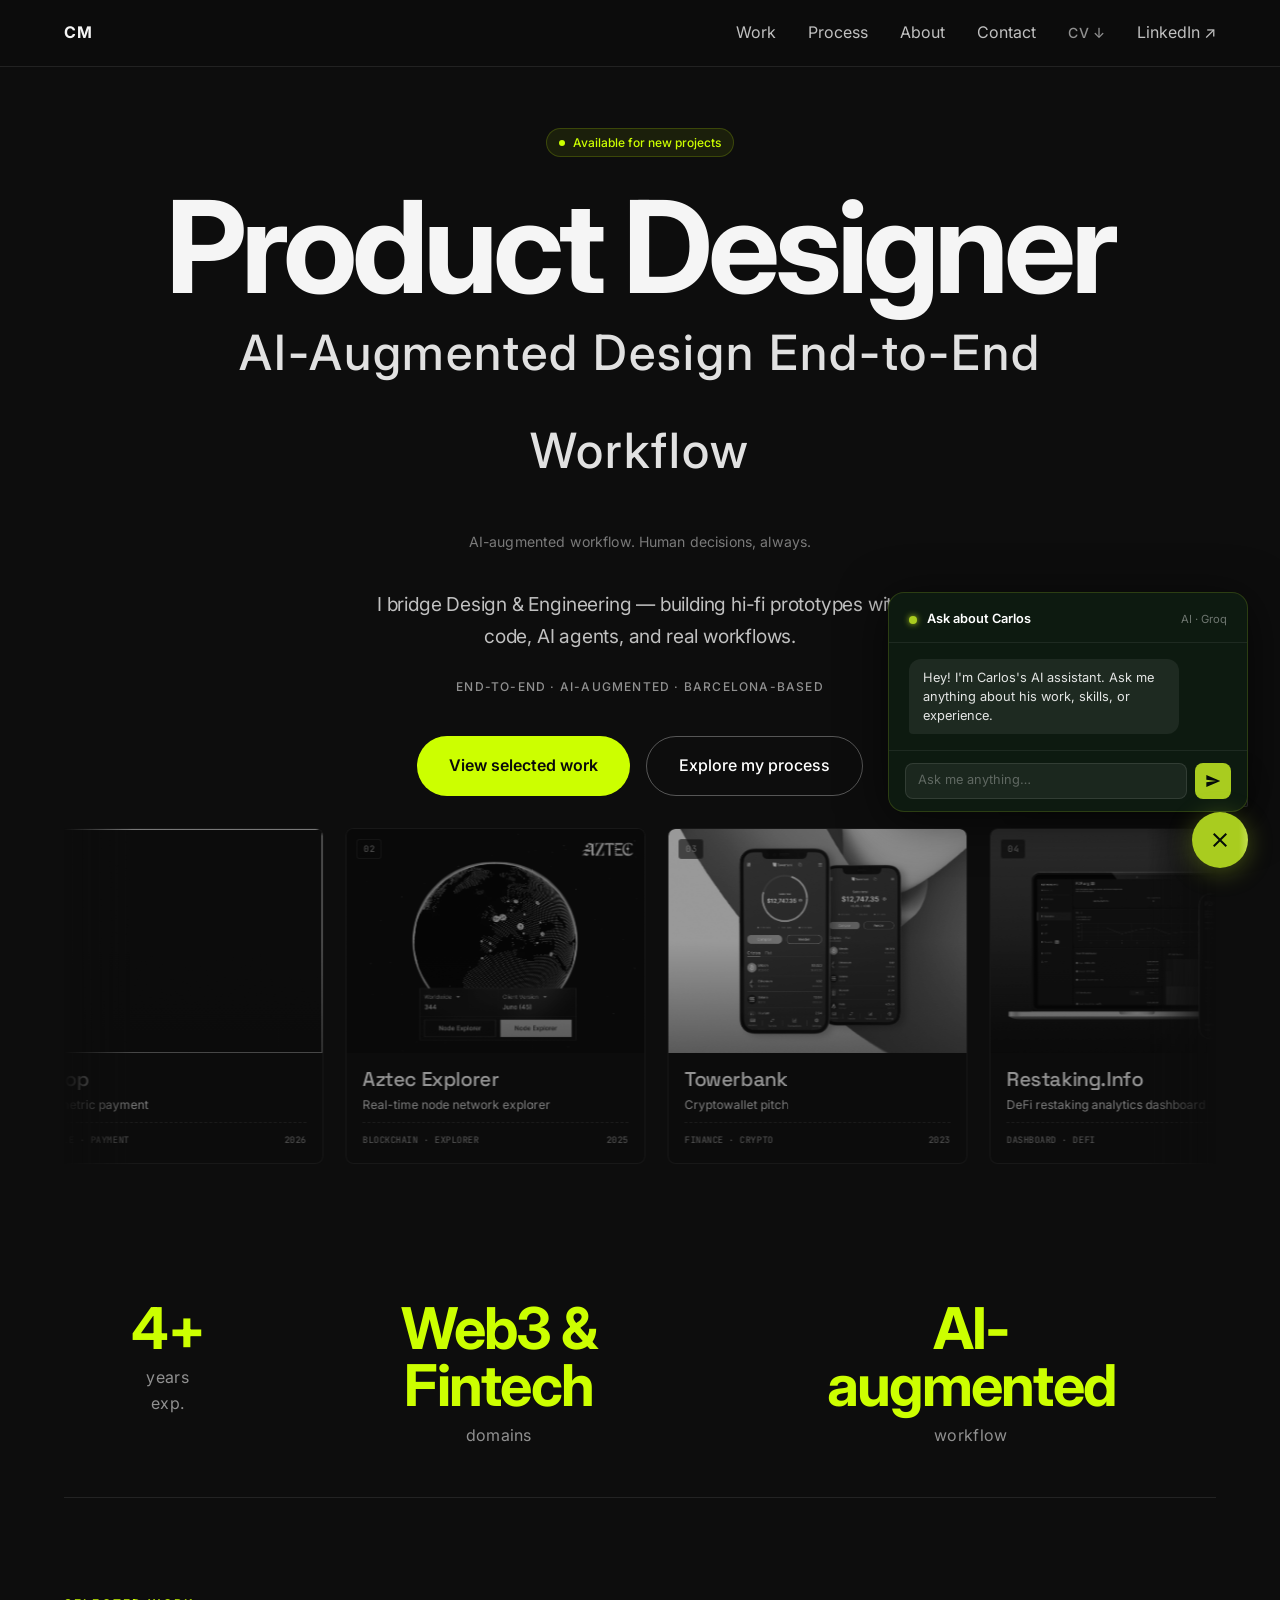
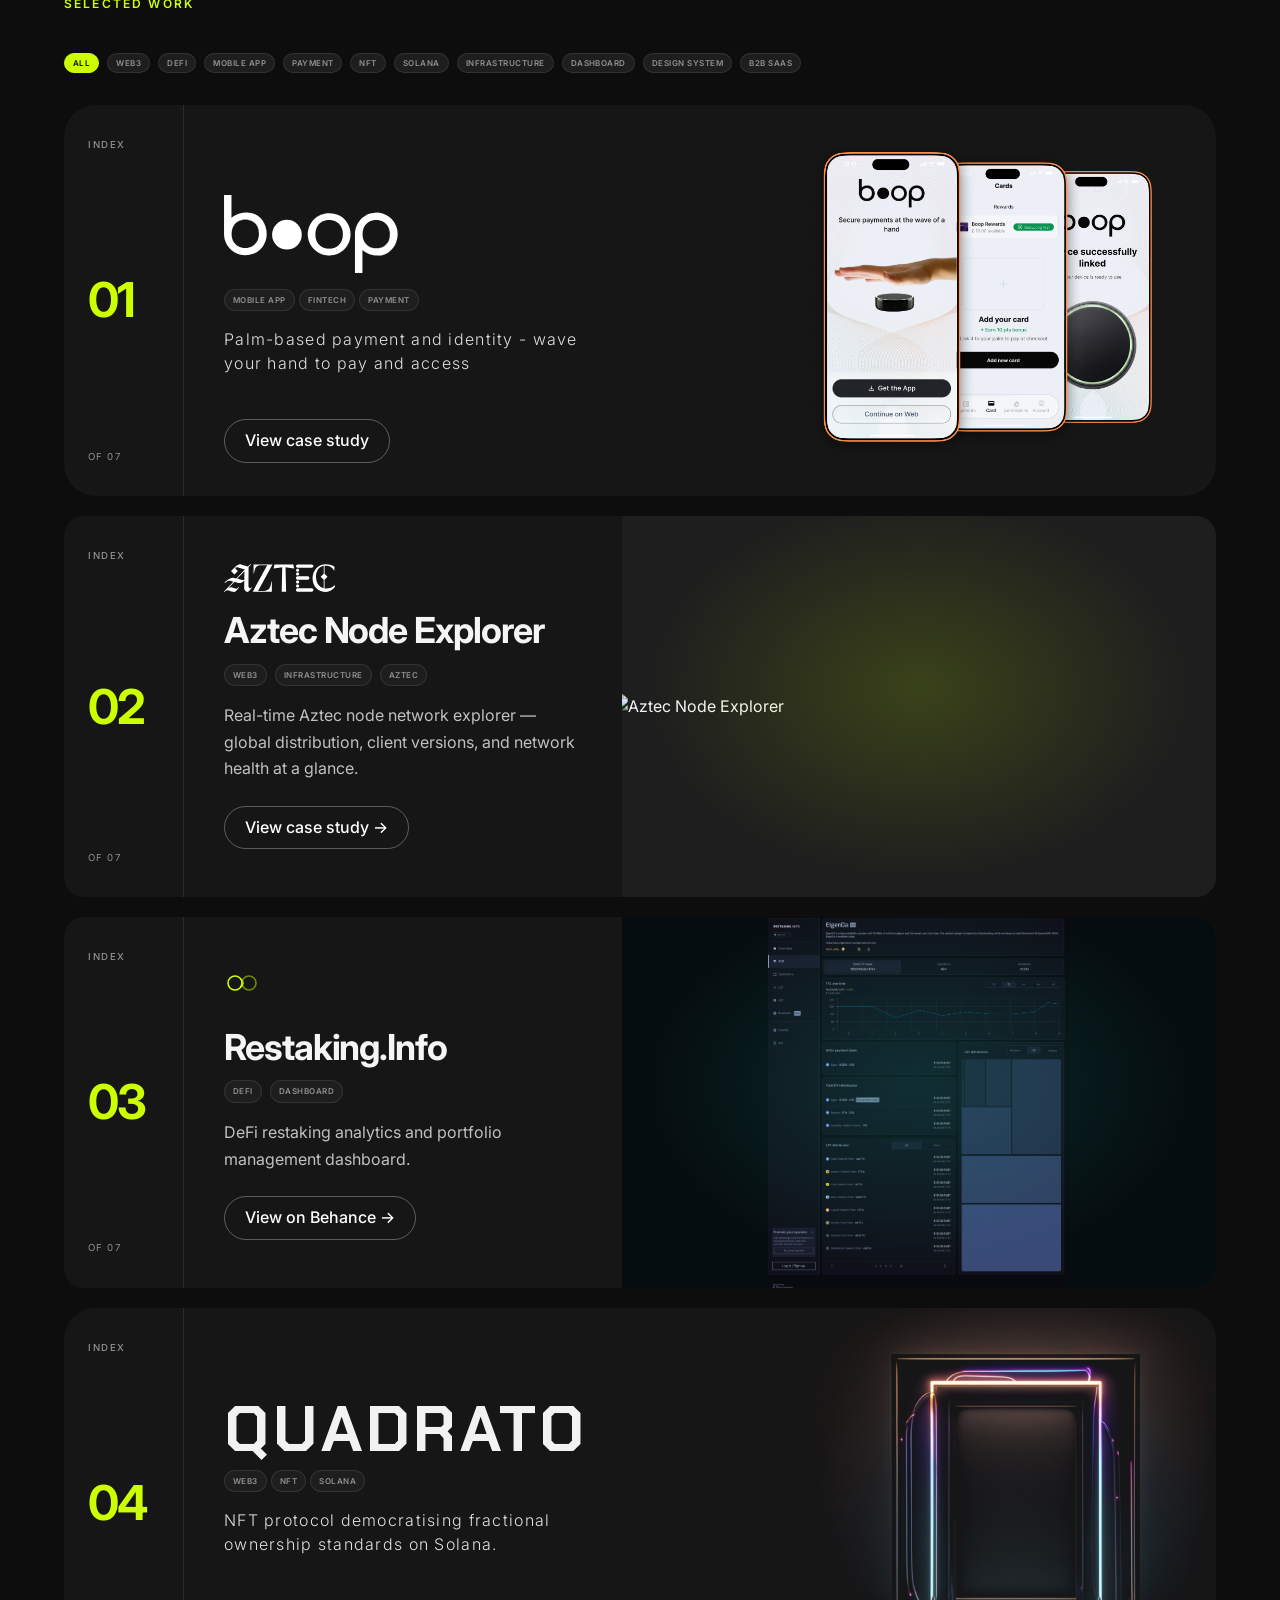
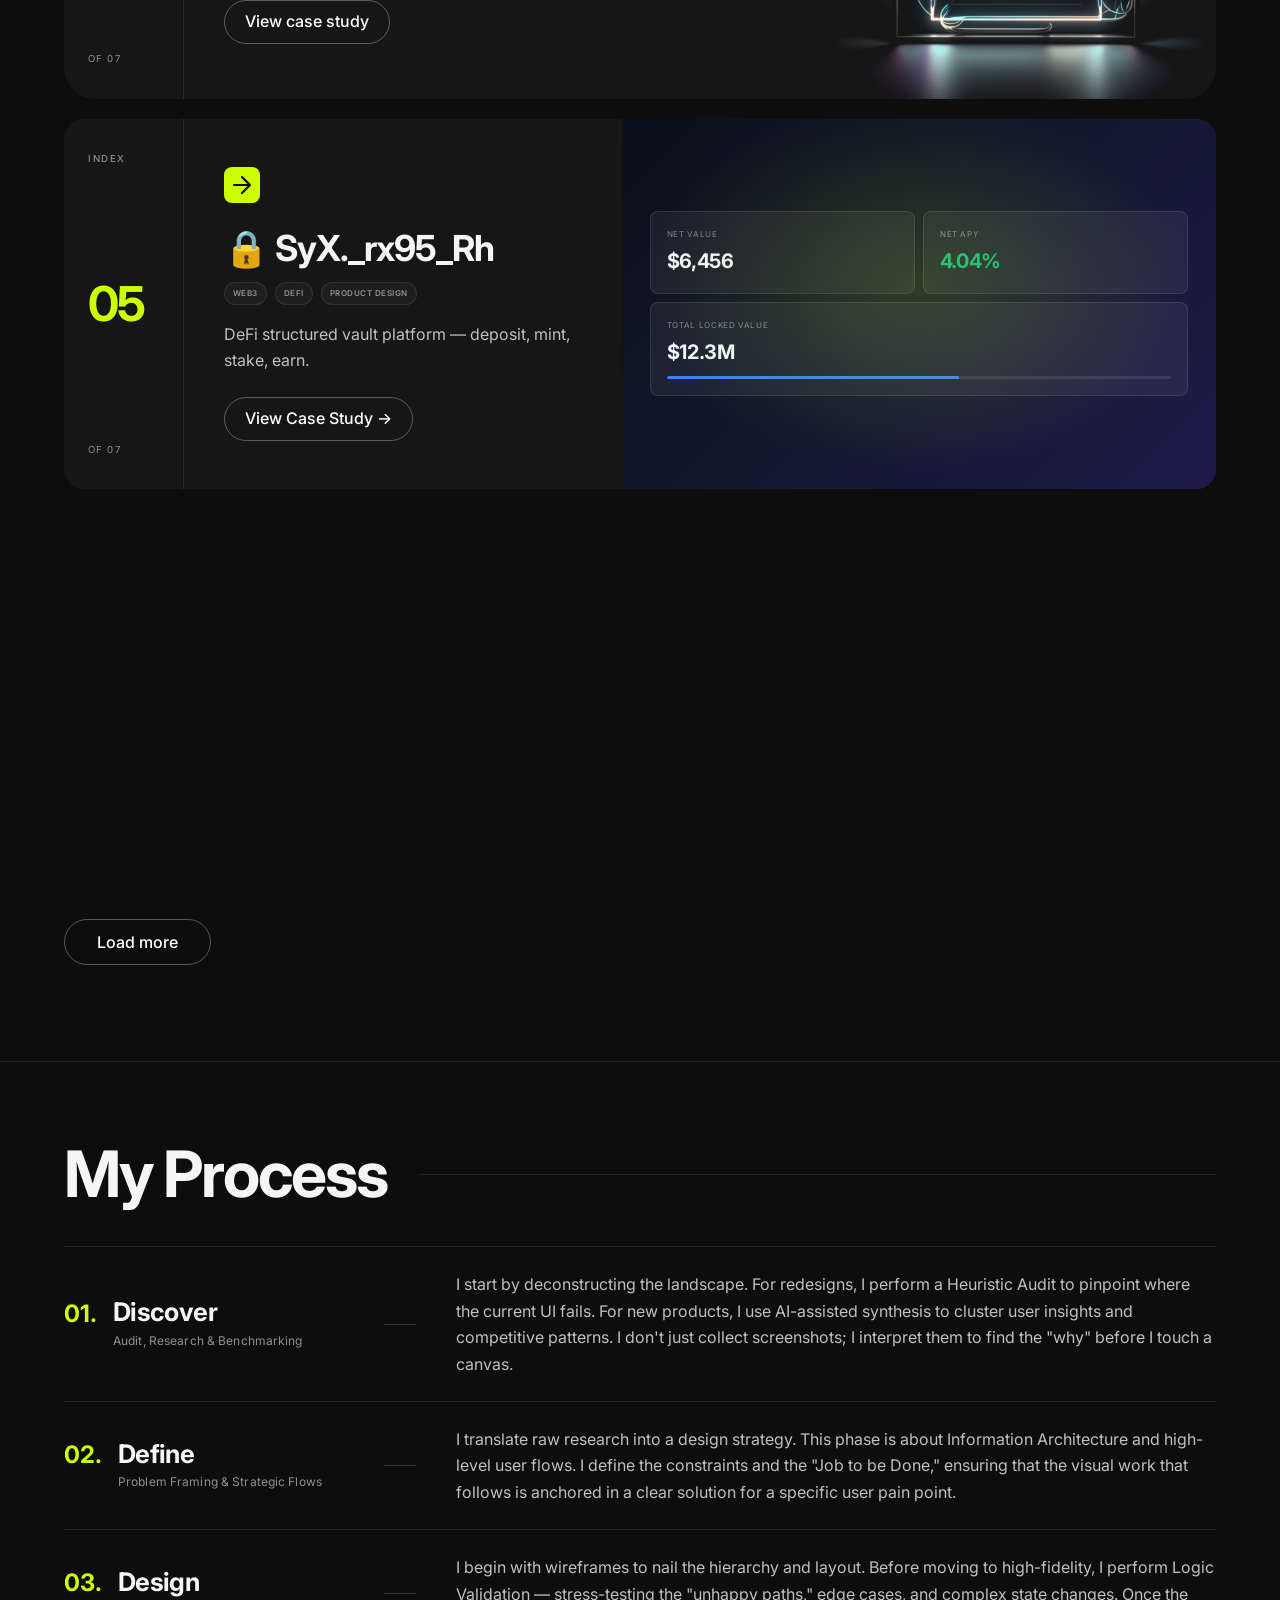
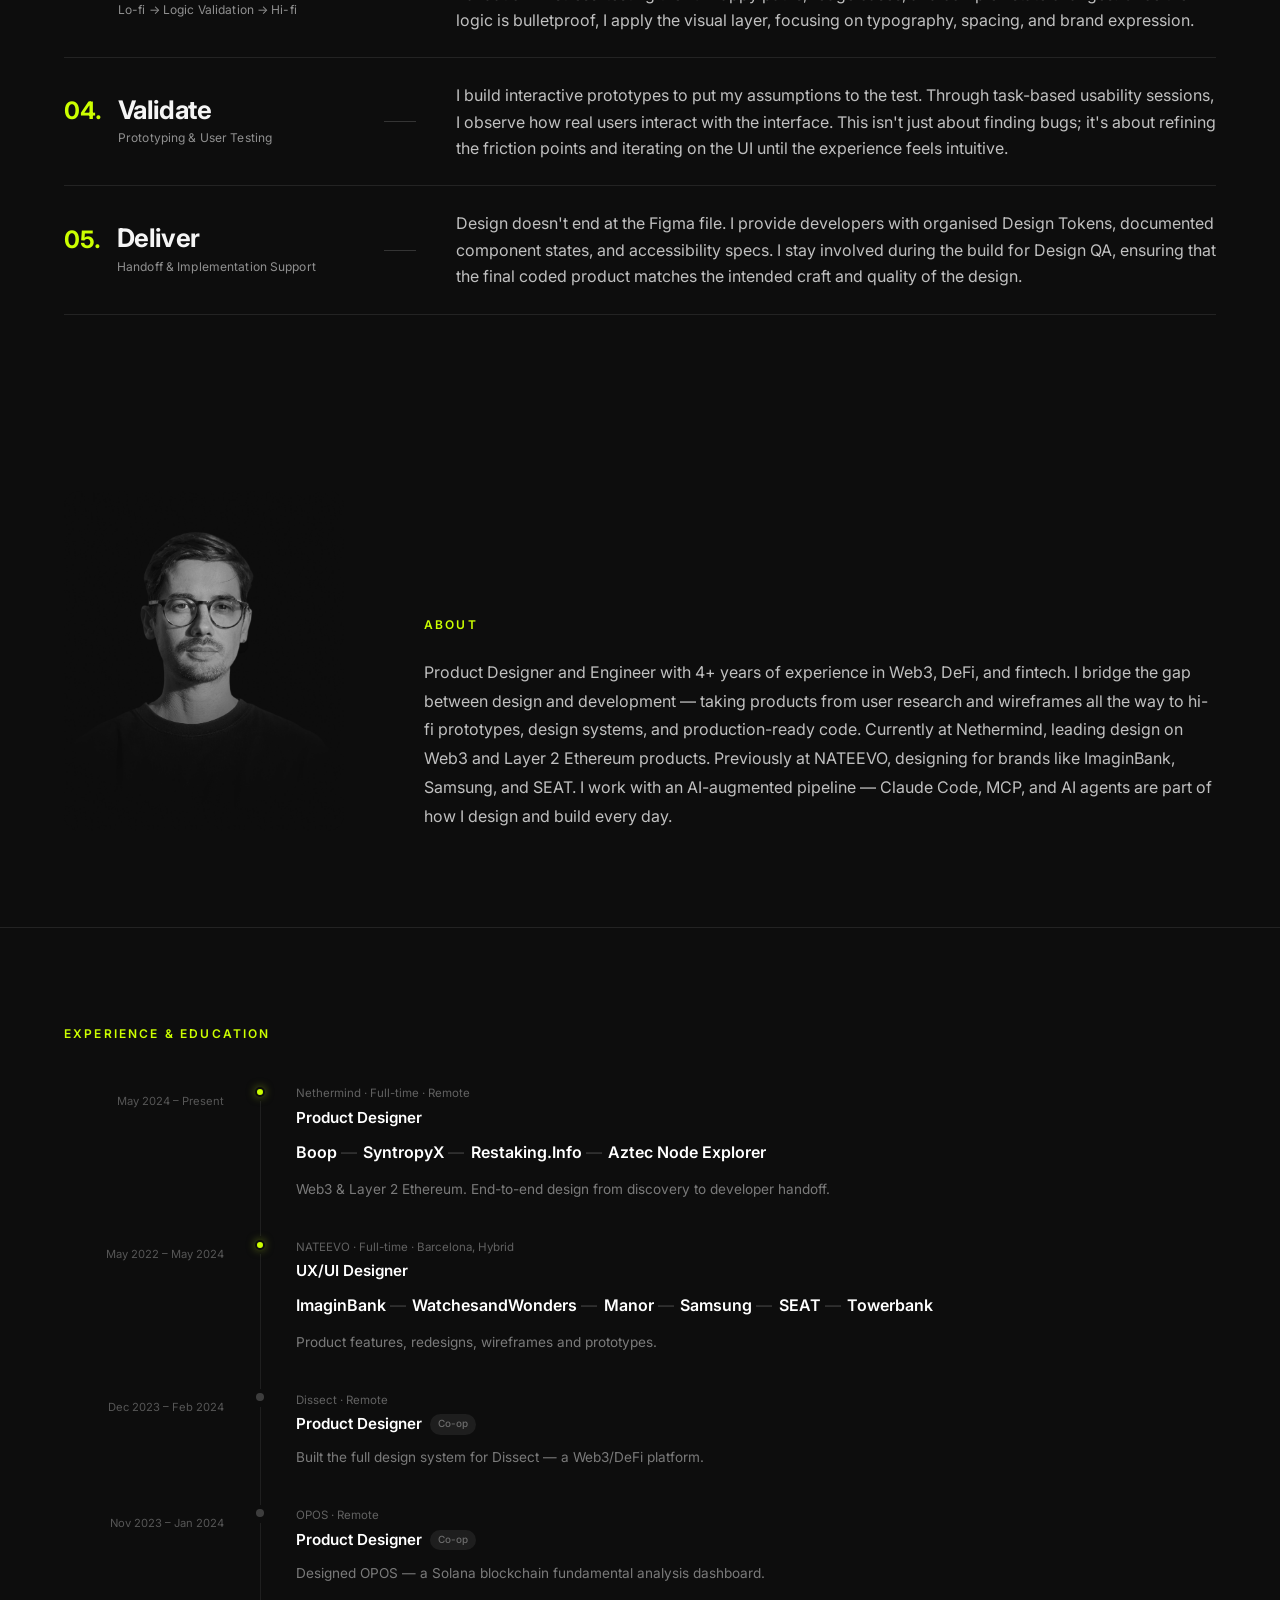
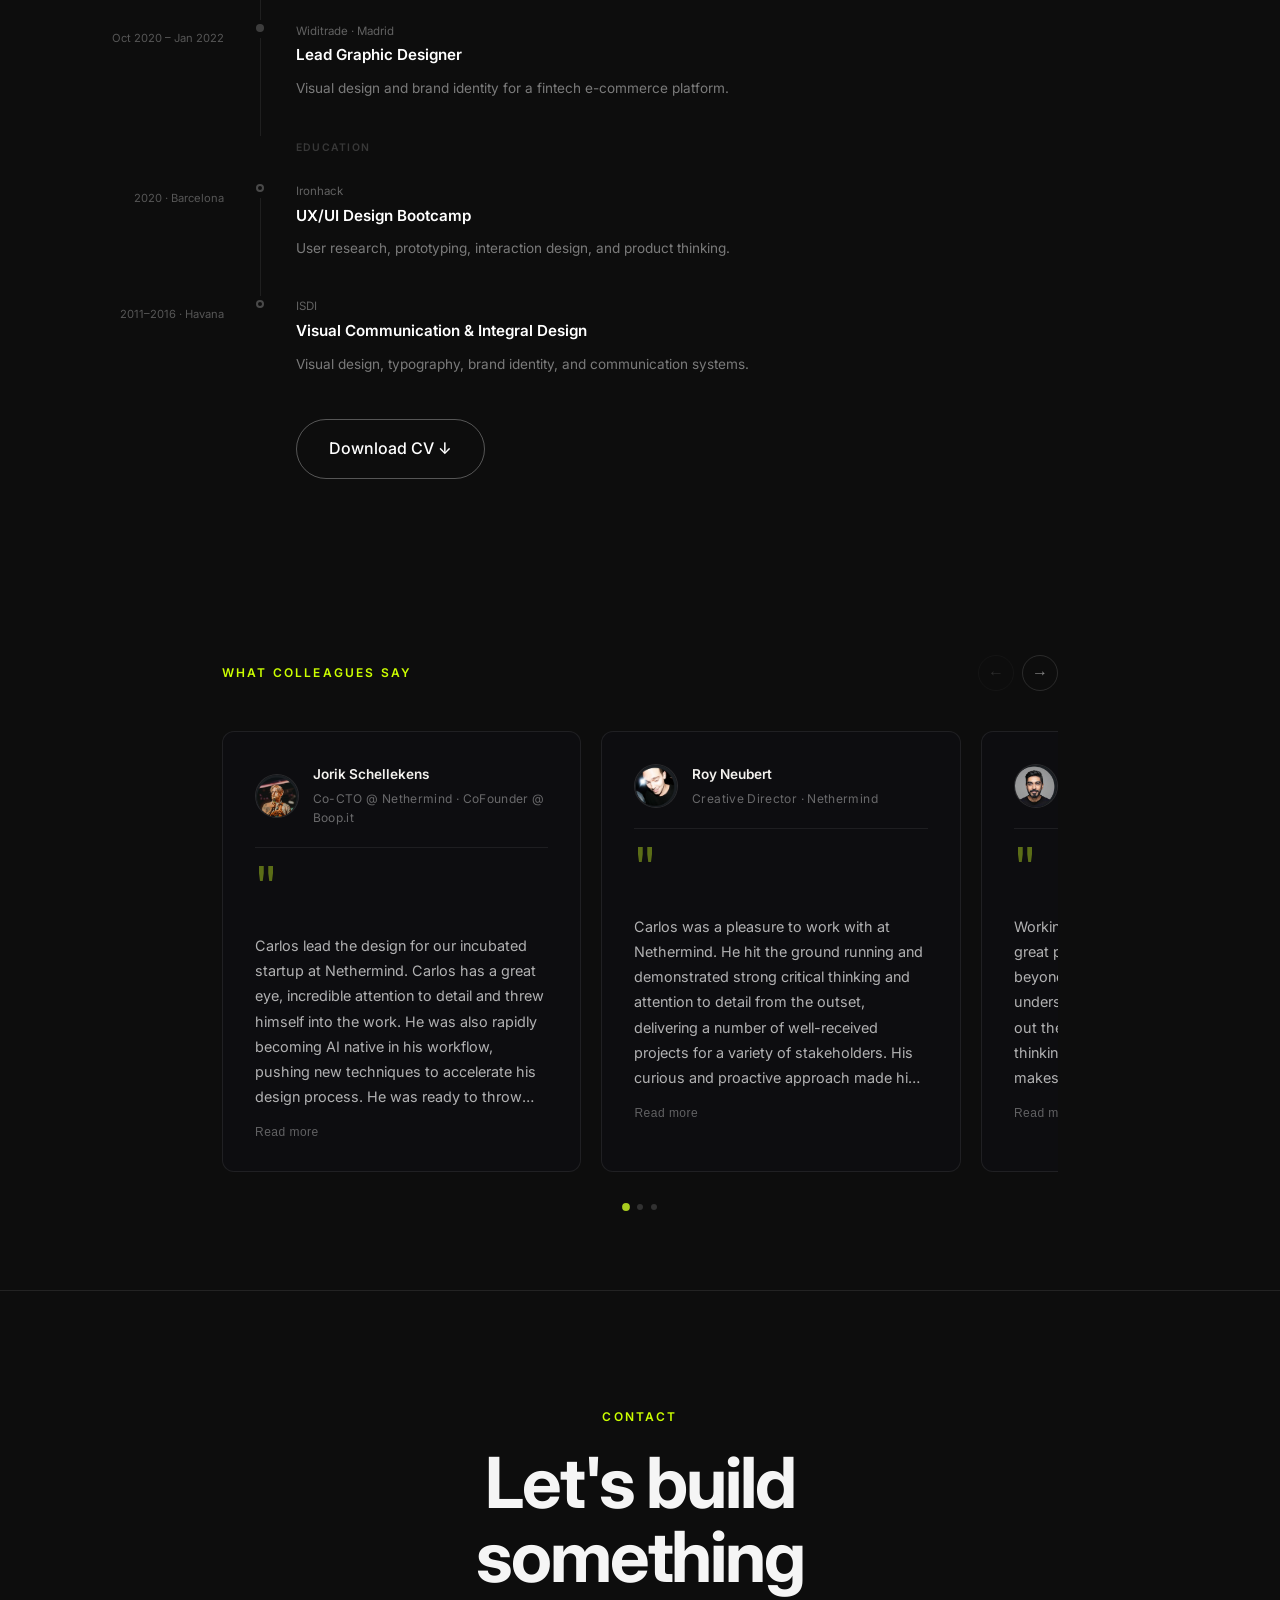
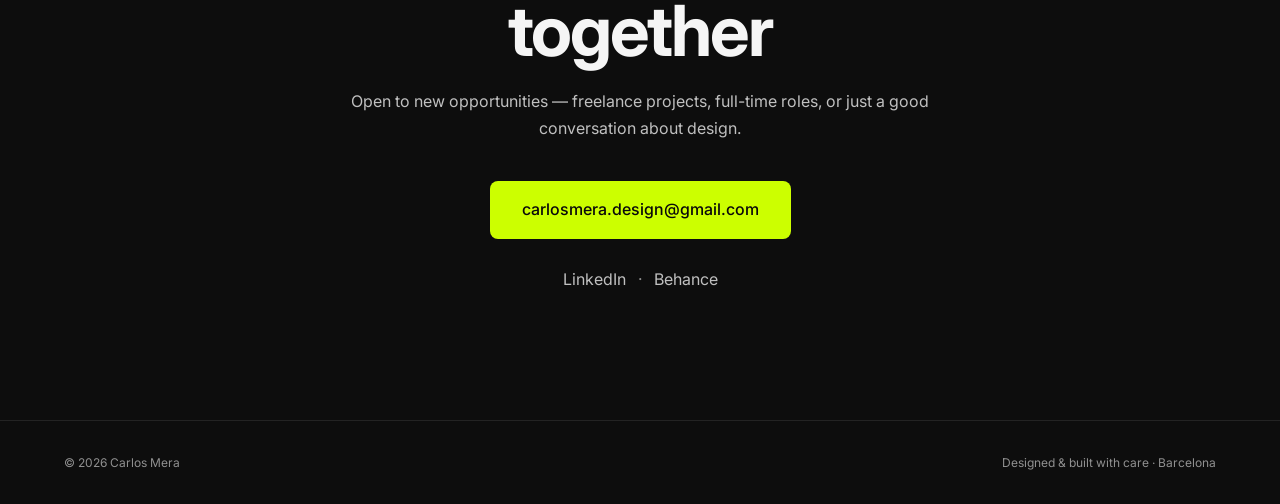
==== index.html @ 14f7f76c "Restore hero subtitle version A" ====
<!DOCTYPE html>
<html lang="en">
<head>
<!-- Google tag (gtag.js) -->
<script async src="https://www.googletagmanager.com/gtag/js?id=G-E2T7YBM5FS"></script>
<script>
  window.dataLayer = window.dataLayer || [];
  function gtag(){dataLayer.push(arguments);}
  gtag('js', new Date());
  gtag('config', 'G-E2T7YBM5FS');
</script>
<!-- Google Tag Manager -->
<script>(function(w,d,s,l,i){w[l]=w[l]||[];w[l].push({'gtm.start':
new Date().getTime(),event:'gtm.js'});var f=d.getElementsByTagName(s)[0],
j=d.createElement(s),dl=l!='dataLayer'?'&l='+l:'';j.async=true;j.src=
'https://www.googletagmanager.com/gtm.js?id='+i+dl;f.parentNode.insertBefore(j,f);
})(window,document,'script','dataLayer','GTM-M5BDFLX8');</script>
<!-- End Google Tag Manager -->
  <meta charset="UTF-8">
  <meta name="viewport" content="width=device-width, initial-scale=1.0">
  <title>Carlos Mera — Product Designer | AI-Augmented Design Workflow</title>
  <meta name="description" content="Carlos Mera is a Product Designer with an AI-Augmented Design Workflow based in Barcelona, specializing in Web3, DeFi, and fintech products.">
  <link rel="preconnect" href="https://fonts.googleapis.com">
  <link rel="preconnect" href="https://fonts.gstatic.com" crossorigin>
  <link href="https://fonts.googleapis.com/css2?family=Inter:wght@300;400;500;600;700&family=Chakra+Petch:wght@700&family=Space+Grotesk:wght@400;500;600&family=JetBrains+Mono:wght@400;500;600&display=swap" rel="stylesheet">
  <link rel="stylesheet" href="style.css">
  <link rel="stylesheet" href="dissect.css">
  <style>
    @keyframes drift-scroll {
      from { transform: translateX(0); }
      to   { transform: translateX(-50%); }
    }
    .drift {
      width: 100%;
      overflow: hidden;
      padding: 2rem 0 2.5rem;
      mask-image: linear-gradient(90deg, transparent 0%, #000 6%, #000 94%, transparent 100%);
      -webkit-mask-image: linear-gradient(90deg, transparent 0%, #000 6%, #000 94%, transparent 100%);
      opacity: 0.6;
      filter: grayscale(1);
      transition: opacity 0.4s ease, filter 0.4s ease;
    }
    .drift:hover { opacity: 1; filter: grayscale(0); }
    .drift-track {
      display: flex;
      gap: 22px;
      width: max-content;
      will-change: transform;
      cursor: grab;
    }
    .drift-track.is-dragging { cursor: grabbing; }
    .drift-card {
      width: 300px;
      flex-shrink: 0;
      background: #0d0d10;
      border: 1px solid rgba(255,255,255,0.08);
      border-radius: 8px;
      overflow: hidden;
      cursor: pointer;
      transition: transform 0.55s cubic-bezier(0.2,0.7,0.2,1),
                  border-color 0.55s cubic-bezier(0.2,0.7,0.2,1);
    }
    .drift-card:hover { transform: translateY(-6px); border-color: rgba(255,255,255,0.14); }
    .drift-card:hover .drift-img { transform: scale(1.04); }
    .drift-art {
      position: relative;
      width: 100%;
      padding-top: 75%;
      overflow: hidden;
    }
    .drift-art--contain { background: radial-gradient(120% 90% at 20% 0%, #1a1a1f 0%, #0c0c10 55%, #07070a 100%); }
    .drift-art--cover { background: #0c0c10; }
    .drift-img {
      position: absolute;
      inset: 0;
      width: 100%;
      height: 100%;
      transition: transform 0.55s cubic-bezier(0.2,0.7,0.2,1);
    }
    .drift-img--cover { object-fit: cover; object-position: center; }
    .drift-img--contain { object-fit: contain; padding: 8% 12%; }
    .drift-img--contain-right { object-fit: contain; }
    .drift-vignette {
      position: absolute;
      inset: 0;
      background: linear-gradient(to bottom, transparent 50%, rgba(8,8,10,0.45) 100%);
      pointer-events: none;
    }
    .drift-grain {
      position: absolute;
      inset: 0;
      opacity: 0.05;
      mix-blend-mode: overlay;
      pointer-events: none;
      background-image: url("data:image/svg+xml,%3Csvg xmlns='http://www.w3.org/2000/svg' width='200' height='200'%3E%3Cfilter id='g'%3E%3CfeTurbulence type='fractalNoise' baseFrequency='1.2' numOctaves='2' stitchTiles='stitch'/%3E%3C/filter%3E%3Crect width='200' height='200' filter='url(%23g)'/%3E%3C/svg%3E");
    }
    .drift-corner {
      position: absolute;
      top: 10px;
      left: 10px;
      font-family: 'JetBrains Mono', ui-monospace, monospace;
      font-size: 9px;
      font-weight: 500;
      letter-spacing: 0.08em;
      color: rgba(255,255,255,0.45);
      background: rgba(8,8,10,0.6);
      padding: 2px 6px;
      border-radius: 3px;
      border: 1px solid rgba(255,255,255,0.08);
    }
    .drift-meta { padding: 14px 16px 16px; display: flex; flex-direction: column; gap: 5px; text-align: left; align-items: flex-start; }
    .drift-title {
      font-family: 'Space Grotesk', system-ui, sans-serif;
      font-size: 20px;
      font-weight: 500;
      letter-spacing: -0.02em;
      color: #f3f1ee;
      line-height: 1.2;
    }
    .drift-tagline { font-size: 12px; color: #c9c6c0; line-height: 1.45; }
    .drift-footer {
      display: flex;
      justify-content: space-between;
      align-items: center;
      padding-top: 10px;
      border-top: 1px dashed rgba(255,255,255,0.1);
      margin-top: 4px;
      width: 100%;
    }
    .drift-role, .drift-year {
      font-family: 'JetBrains Mono', ui-monospace, monospace;
      font-size: 9px;
      font-weight: 500;
      letter-spacing: 0.06em;
      text-transform: uppercase;
      color: #7e7a73;
    }
    @media (max-width: 600px) {
      .drift-card { width: 220px; }
      .drift-title { font-size: 16px; }
      .drift-tagline { font-size: 11px; }
      .drift-meta { padding: 10px 12px 12px; }
      .drift-track { gap: 14px; }
    }
  </style>
</head>
<body>
<!-- Google Tag Manager (noscript) -->
<noscript><iframe src="https://www.googletagmanager.com/ns.html?id=GTM-M5BDFLX8"
height="0" width="0" style="display:none;visibility:hidden"></iframe></noscript>
<!-- End Google Tag Manager (noscript) -->

<header class="nav" id="nav">
    <div class="nav__inner">
      <a href="#" class="nav__logo">CM</a>
      <nav class="nav__links">
        <a href="#work">Work</a>
        <a href="#process">Process</a>
        <a href="#about">About</a>
        <a href="#contact">Contact</a>
        <a href="carlosmera_CV.pdf" download="carlosmera_CV.pdf" class="nav__cv" data-ga-event="cv_download" data-ga-label="CV nav" data-ga-category="nav">CV ↓</a>
        <a href="https://www.linkedin.com/in/carlosmmera/" target="_blank" rel="noopener" class="nav__cta" data-ga-event="outbound_click" data-ga-label="LinkedIn" data-ga-category="nav">LinkedIn ↗</a>
      </nav>
    </div>
    <div class="nav__progress"><div class="nav__progress-fill" id="navProgress"></div></div>
  </header>

  <main>

    <!-- ── HERO ── -->
    <section class="hero" id="hero">
      <div class="hero__inner">
        <span class="badge badge--lime">Available for new projects</span>
        <h1 class="hero__title">Product Designer<span class="hero__ai-label">AI-Augmented Design End-to-End Workflow</span></h1>
        <p class="hero__subtitle">AI-augmented workflow. Human decisions, always.</p>
        <p class="hero__tagline">I bridge Design &amp; Engineering — building hi-fi prototypes with code, AI agents, and real workflows.</p>
        <p class="hero__meta">End-to-end · AI-augmented · Barcelona-based</p>
        <div class="hero__actions">
          <a href="#work" class="btn btn--lime-pill" data-ga-event="cta_click" data-ga-label="View selected work" data-ga-category="hero">View selected work</a>
          <a href="#process" class="btn btn--dark-pill" data-ga-event="cta_click" data-ga-label="Explore my process" data-ga-category="hero">Explore my process</a>
        </div>
      </div>

      <!-- ── Drift Carousel ── -->
      <div class="drift">
        <div class="drift-track" id="driftTrack"></div>
      </div>
      <script>
      (function() {
        var PROJECTS = [
          { num:'01', title:'Boop',            tagline:'Biometric payment',                      role:'Mobile · Payment',   year:'2026', image:'boop-riseshot.png',       fit:'cover' },
          { num:'02', title:'Aztec Explorer',   tagline:'Real-time node network explorer',        role:'Blockchain · Explorer', year:'2025', image:'aztec-mobile.png',     fit:'cover' },
          { num:'03', title:'Towerbank',        tagline:'Cryptowallet pitch',                     role:'Finance · Crypto',   year:'2023', image:'towerbank-mobile.png',    fit:'cover' },
          { num:'04', title:'Restaking.Info',   tagline:'DeFi restaking analytics dashboard',     role:'Dashboard · DeFi',   year:'2024', image:'restaking-riseshot.png',  fit:'cover' },
          { num:'05', title:'ImaginBank',       tagline:'Bizum · payments and DS',                role:'Fintech · Ui-squad', year:'2022', image:'imaginbank-cover.png',    fit:'cover' },
          { num:'06', title:'Quadrato',         tagline:'NFT Standards',                          role:'NFT · Blockchain',   year:'2023', image:'quadrato-cover.png',      fit:'cover' },
          { num:'07', title:'🔒 SyX._rx95_Rh',   tagline:'Structured DeFi vault platform',         role:'Product Design',     year:'2025', image:'syntropyx-portfolio.jpg', fit:'cover' },
          { num:'08', title:'Dissect',          tagline:'NFT-collateralised lending',              role:'DeFi · NFT',         year:'2023', image:'dissect-cover.jpg',       fit:'cover' },
          { num:'09', title:'Dissect Design System', tagline:'Design principles and guidelines',   role:'DS',                 year:'2023', image:'dissect-ds.svg',          fit:'cover' },
        ];
        function makeCard(p) {
          var artClass = p.fit === 'contain' ? 'drift-art drift-art--contain' : 'drift-art drift-art--cover';
          var imgClass = p.fit === 'contain' ? (p.pad === 'right' ? 'drift-img drift-img--contain-right' : 'drift-img drift-img--contain') : 'drift-img drift-img--cover';
          return '<div class="drift-card">' +
            '<div class="' + artClass + '">' +
              '<img class="' + imgClass + '" src="' + p.image + '" alt="" loading="lazy">' +
              '<div class="drift-vignette" aria-hidden="true"></div>' +
              '<div class="drift-grain" aria-hidden="true"></div>' +
              '<div class="drift-corner">' + p.num + '</div>' +
            '</div>' +
            '<div class="drift-meta">' +
              '<div class="drift-title">' + p.title + '</div>' +
              '<div class="drift-tagline">' + p.tagline + '</div>' +
              '<div class="drift-footer">' +
                '<span class="drift-role">' + p.role + '</span>' +
                '<span class="drift-year">' + p.year + '</span>' +
              '</div>' +
            '</div>' +
          '</div>';
        }
        var track = document.getElementById('driftTrack');
        if (!track) return;
        track.innerHTML = PROJECTS.concat(PROJECTS).map(makeCard).join('');

        requestAnimationFrame(function init() {
          var loopW   = track.scrollWidth / 2;
          var offset  = 0;
          var speed   = 0.5;
          var dragging    = false;
          var dragStartX  = 0;
          var dragStartOff = 0;
          var velocity    = 0;
          var lastX       = 0;

          function tick() {
            if (!dragging) {
              offset += speed;
              if (offset >= loopW) offset -= loopW;
            }
            track.style.transform = 'translateX(-' + offset + 'px)';
            requestAnimationFrame(tick);
          }
          tick();

          function onDragStart(x) {
            dragging     = true;
            dragStartX   = x;
            dragStartOff = offset;
            lastX        = x;
            velocity     = 0;
            track.classList.add('is-dragging');
          }
          function onDragMove(x) {
            if (!dragging) return;
            velocity = lastX - x;
            lastX    = x;
            offset   = dragStartOff + (dragStartX - x);
            offset   = ((offset % loopW) + loopW) % loopW;
          }
          function onDragEnd() {
            if (!dragging) return;
            dragging = false;
            track.classList.remove('is-dragging');
            speed = Math.max(0.2, Math.min(3, 0.5 + velocity * 0.4));
            setTimeout(function() { speed = 0.5; }, 800);
          }

          track.addEventListener('mousedown',  function(e) { onDragStart(e.clientX); e.preventDefault(); });
          window.addEventListener('mousemove', function(e) { onDragMove(e.clientX); });
          window.addEventListener('mouseup',   onDragEnd);

          track.addEventListener('touchstart', function(e) { onDragStart(e.touches[0].clientX); }, { passive: true });
          track.addEventListener('touchmove',  function(e) { onDragMove(e.touches[0].clientX); },  { passive: true });
          track.addEventListener('touchend',   onDragEnd);
        });
      })();
      </script>

      <div class="stats-bar">
        <div class="stats-bar__inner">
          <div class="stats-bar__item">
            <span class="stats-bar__value">4+</span>
            <span class="stats-bar__label">years exp.</span>
          </div>
          <div class="stats-bar__item">
            <span class="stats-bar__value">Web3 &amp; Fintech</span>
            <span class="stats-bar__label">domains</span>
          </div>
          <div class="stats-bar__item">
            <span class="stats-bar__value">AI-augmented</span>
            <span class="stats-bar__label">workflow</span>
          </div>
        </div>
      </div>
    </section>


    <!-- ── SELECTED WORK ── -->
    <section class="work" id="work">
      <div class="work__inner">
      <p class="section__label">Selected Work</p>

      <div class="work__filters">
        <button class="work__filter work__filter--active" data-filter="all">All</button>
        <button class="work__filter" data-filter="web3">Web3</button>
        <button class="work__filter" data-filter="defi">DeFi</button>
        <button class="work__filter" data-filter="mobile app">Mobile App</button>
        <button class="work__filter" data-filter="payment">Payment</button>
        <button class="work__filter" data-filter="nft">NFT</button>
        <button class="work__filter" data-filter="solana">Solana</button>
        <button class="work__filter" data-filter="infrastructure">Infrastructure</button>
        <button class="work__filter" data-filter="dashboard">Dashboard</button>
        <button class="work__filter" data-filter="design system">Design System</button>
        <button class="work__filter" data-filter="b2b saas">B2B SaaS</button>
      </div>

      <div class="projects">

        <!-- Boop -->
        <a href="boop.html" class="fcard fcard--boop fade-in" data-ga-event="project_click" data-ga-label="Boop" data-ga-category="project_cards" data-tags="mobile app,fintech,payment">
          <div class="fcard__num">
            <span class="pcard__num-label">Index</span>
            <span class="pcard__num-value">01</span>
            <span class="pcard__num-total">of 07</span>
          </div>
          <img class="fcard__phones-img" src="boop-phones.png" alt="" loading="lazy">
          <div class="fcard__content">
            <div class="fcard__info">
              <img class="fcard__logo" src="boop-logo.svg" alt="Boop">
              <div class="fcard__tags">
                <span class="tag">MOBILE APP</span>
                <span class="tag">FINTECH</span>
                <span class="tag">PAYMENT</span>
              </div>
              <p class="fcard__desc">Palm-based payment and identity - wave your hand to pay and access</p>
            </div>
            <span class="fcard__cta">View case study</span>
          </div>
        </a>

        <!-- Aztec -->
        <a href="p2p-explorer.html" class="pcard fade-in" data-ga-event="project_click" data-ga-label="Aztec" data-ga-category="project_cards" data-tags="web3,infrastructure,starknet">
          <div class="pcard__num">
            <span class="pcard__num-label">Index</span>
            <span class="pcard__num-value">02</span>
            <span class="pcard__num-total">of 07</span>
          </div>
          <div class="pcard__left">
            <div class="pcard__icon">
              <img src="aztec-logo.svg" alt="Aztec" style="height:28px;width:auto;filter:brightness(0) invert(1);">
            </div>
            <h3 class="pcard__title">Aztec Node Explorer</h3>
            <div class="pcard__tags">
              <span class="tag">Web3</span>
              <span class="tag">Infrastructure</span>
              <span class="tag">Aztec</span>
            </div>
            <p class="pcard__desc">Real-time Aztec node network explorer — global distribution, client versions, and network health at a glance.</p>
            <span class="pcard__cta">View case study →</span>
          </div>
          <div class="pcard__right">
            <div class="pcard__glow"></div>
            <img src="aztec-card.png" alt="Aztec Node Explorer" class="aztec-card-img">
          </div>
        </a>

        <!-- Restaking.Info -->
        <a href="restaking.html" class="pcard fade-in" data-ga-event="project_click" data-ga-label="Restaking.Info" data-ga-category="project_cards" data-tags="defi,dashboard">
          <div class="pcard__num">
            <span class="pcard__num-label">Index</span>
            <span class="pcard__num-value">03</span>
            <span class="pcard__num-total">of 07</span>
          </div>
          <div class="pcard__left">
            <div class="pcard__icon">
              <svg width="36" height="36" viewBox="0 0 36 36" fill="none">
                <circle cx="11" cy="18" r="7" stroke="var(--accent)" stroke-width="1.6"/>
                <circle cx="25" cy="18" r="7" stroke="var(--accent)" stroke-width="1.6" opacity=".5"/>
                <path d="M16.5 13.5A7 7 0 0 1 19.5 18a7 7 0 0 1-3 4.5" stroke="var(--accent)" stroke-width="1.2" opacity=".7"/>
              </svg>
            </div>
            <h3 class="pcard__title">Restaking.Info</h3>
            <div class="pcard__tags">
              <span class="tag">DeFi</span>
              <span class="tag">Dashboard</span>
            </div>
            <p class="pcard__desc">DeFi restaking analytics and portfolio management dashboard.</p>
            <span class="pcard__cta">View on Behance →</span>
          </div>
          <div class="pcard__right">
            <div class="pcard__glow pcard__glow--teal"></div>
            <div class="pcard__screen" style="background:#060d10;overflow:hidden;">
              <img src="restaking-hero.png" alt="Restaking.Info" style="width:100%;height:100%;object-fit:contain;object-position:center center;">
            </div>
          </div>
        </a>

        <!-- Quadrato -->
        <a href="quadrato.html" class="fcard fcard--quadrato fade-in" data-ga-event="project_click" data-ga-label="Quadrato" data-ga-category="project_cards" data-tags="web3,nft,solana">
          <div class="fcard__num">
            <span class="pcard__num-label">Index</span>
            <span class="pcard__num-value">04</span>
            <span class="pcard__num-total">of 07</span>
          </div>
          <img class="fcard__bg" src="quadrato-bg.png" alt="" loading="lazy">
          <div class="fcard__content">
            <div class="fcard__info">
              <div class="fcard__heading">
                <h3 class="fcard__title">QUADRATO</h3>
                <div class="fcard__tags">
                  <span class="tag">WEB3</span>
                  <span class="tag">NFT</span>
                  <span class="tag">SOLANA</span>
                </div>
              </div>
              <p class="fcard__desc">NFT protocol democratising fractional ownership standards on Solana.</p>
            </div>
            <span class="fcard__cta">View case study</span>
          </div>
        </a>

        <!-- SyntropyX -->
        <a href="syntropyx.html" class="pcard fade-in" data-ga-event="project_click" data-ga-label="SyntropyX" data-ga-category="project_cards" data-tags="web3,defi,product design">
          <div class="pcard__num">
            <span class="pcard__num-label">Index</span>
            <span class="pcard__num-value">05</span>
            <span class="pcard__num-total">of 07</span>
          </div>
          <div class="pcard__left">
            <div class="pcard__icon">
              <svg width="36" height="36" viewBox="0 0 36 36" fill="none">
                <rect width="36" height="36" rx="8" fill="var(--accent)"/>
                <path d="M10 18h16M18 10l8 8-8 8" stroke="#0D0D0D" stroke-width="2.2" stroke-linecap="round" stroke-linejoin="round"/>
              </svg>
            </div>
            <h3 class="pcard__title">🔒 SyX._rx95_Rh</h3>
            <div class="pcard__tags">
              <span class="tag">Web3</span>
              <span class="tag">DeFi</span>
              <span class="tag">Product Design</span>
            </div>
            <p class="pcard__desc">DeFi structured vault platform — deposit, mint, stake, earn.</p>
            <span class="pcard__cta">View Case Study →</span>
          </div>
          <div class="pcard__right">
            <div class="pcard__glow"></div>
            <div class="pcard__screen sx-index-cover">
              <div class="sx-index-cover__grid">
                <div class="sx-index-card">
                  <div class="sx-index-label">Net Value</div>
                  <div class="sx-index-value">$6,456</div>
                </div>
                <div class="sx-index-card">
                  <div class="sx-index-label">Net APY</div>
                  <div class="sx-index-value sx-index-value--green">4.04%</div>
                </div>
                <div class="sx-index-card sx-index-card--wide">
                  <div class="sx-index-label">Total locked value</div>
                  <div class="sx-index-value">$12.3M</div>
                  <div class="sx-index-bar"><div style="width:58%"></div></div>
                </div>
              </div>
            </div>
          </div>
        </a>

        <!-- Dissect -->
        <a href="dissect.html" class="pcard fade-in" data-ga-event="project_click" data-ga-label="Dissect" data-ga-category="project_cards" data-tags="design system,web3,defi">
          <div class="pcard__num">
            <span class="pcard__num-label">Index</span>
            <span class="pcard__num-value">06</span>
            <span class="pcard__num-total">of 07</span>
          </div>
          <div class="pcard__left">
            <div class="pcard__icon">
              <svg width="36" height="36" viewBox="0 0 36 36" fill="none">
                <path d="M18 3L33 12V24L18 33L3 24V12L18 3Z" stroke="var(--accent)" stroke-width="1.6"/>
                <path d="M18 3V33M3 12L33 12M3 24L33 24" stroke="var(--accent)" stroke-width="1" opacity=".35"/>
              </svg>
            </div>
            <h3 class="pcard__title">Dissect</h3>
            <div class="pcard__tags">
              <span class="tag">Design System</span>
              <span class="tag">Web3</span>
              <span class="tag">DeFi</span>
            </div>
            <p class="pcard__desc">NFT fractional lending platform — landing page &amp; full design system.</p>
            <span class="pcard__cta">View Case Study →</span>
          </div>
          <div class="pcard__right">
            <div class="pcard__glow pcard__glow--blue"></div>
            <div class="pcard__screen dissect-index-cover">
              <div class="dissect-index-cover__cube">
                <svg viewBox="0 0 240 230" fill="none">
                  <polygon points="120,20 210,68 120,116 30,68" stroke="rgba(110,165,255,0.65)" stroke-width="1.2" fill="rgba(59,130,246,0.06)"/>
                  <polygon points="30,68 120,116 120,210 30,162" stroke="rgba(110,165,255,0.45)" stroke-width="1.2" fill="rgba(59,130,246,0.03)"/>
                  <polygon points="120,116 210,68 210,162 120,210" stroke="rgba(110,165,255,0.55)" stroke-width="1.2" fill="rgba(59,130,246,0.07)"/>
                  <polygon points="120,20 210,68 210,162 120,210 30,162 30,68" stroke="rgba(110,165,255,0.13)" stroke-width="1" fill="none"/>
                  <line x1="120" y1="20" x2="120" y2="2" stroke="rgba(110,165,255,0.35)" stroke-width="1"/>
                  <line x1="210" y1="68" x2="230" y2="57" stroke="rgba(110,165,255,0.28)" stroke-width="1"/>
                  <line x1="30" y1="68" x2="10" y2="57" stroke="rgba(110,165,255,0.28)" stroke-width="1"/>
                  <circle cx="120" cy="20" r="2.5" fill="rgba(110,165,255,0.7)"/>
                  <circle cx="210" cy="68" r="2.5" fill="rgba(110,165,255,0.6)"/>
                  <circle cx="30" cy="68" r="2.5" fill="rgba(110,165,255,0.55)"/>
                  <circle cx="120" cy="116" r="2" fill="rgba(110,165,255,0.45)"/>
                </svg>
              </div>
              <span class="dissect-index-cover__logo">Dissect</span>
              <div class="dissect-index-cover__card">
                <div class="dissect-index-cover__row dissect-index-cover__row--apy">
                  <span>APY</span><span>25%</span>
                </div>
                <div class="dissect-index-cover__row">
                  <span>Fraction price</span><span>3 SOL</span>
                </div>
                <div class="dissect-index-cover__row">
                  <span>Duration</span><span>7 days</span>
                </div>
              </div>
            </div>
          </div>
        </a>


        <!-- WAARM -->
        <a href="https://www.behance.net/gallery/142179465/WAARM" class="pcard fade-in pcard--hidden" target="_blank" rel="noopener" data-ga-event="outbound_click" data-ga-label="WAARM Behance" data-ga-category="project_cards" data-tags="b2b saas,ux case study">
          <div class="pcard__num">
            <span class="pcard__num-label">Index</span>
            <span class="pcard__num-value">07</span>
            <span class="pcard__num-total">of 07</span>
          </div>
          <div class="pcard__left">
            <div class="pcard__icon">
              <svg width="36" height="36" viewBox="0 0 36 36" fill="none">
                <path d="M18 5C18 5 7 13 7 21a11 11 0 0 0 22 0C29 13 18 5 18 5Z" stroke="var(--accent)" stroke-width="1.6" fill="none"/>
                <path d="M13 23c0-4 5-10 5-10s5 6 5 10" stroke="var(--accent)" stroke-width="1.2" opacity=".5"/>
              </svg>
            </div>
            <h3 class="pcard__title">WAARM</h3>
            <div class="pcard__tags">
              <span class="tag">B2B SaaS</span>
              <span class="tag">UX Case Study</span>
            </div>
            <p class="pcard__desc">Carbon management platform for enterprise sustainability goals.</p>
            <span class="pcard__cta">View on Behance →</span>
          </div>
          <div class="pcard__right">
            <div class="pcard__glow pcard__glow--teal"></div>
            <img class="pcard__img" src="https://mir-s3-cdn-cf.behance.net/project_modules/1400/dff649142179465.6267fcf5472f9.jpg" alt="WAARM Carbon Platform" loading="lazy"/>
          </div>
        </a>

      </div>

      <div class="work__more">
        <button class="work__load-more" id="loadMore">Load more</button>
        <a href="https://www.behance.net/hdkrlosde26" target="_blank" rel="noopener" class="work__all work__all--hidden" id="behanceLink">All projects on Behance →</a>
      </div>
      </div><!-- /.work__inner -->
    </section>

    <!-- ── PROCESS ── -->
    <section class="process-section" id="process">
      <div class="process-section__inner">

        <div class="process__header">
          <h2 class="process__heading">My Process</h2>
          <div class="process__header-line"></div>
        </div>

        <div class="process__list">

          <div class="process__row fade-in">
            <div class="process__row-left">
              <span class="process__num">01.</span>
              <div class="process__row-label">
                <h3 class="process__name">Discover</h3>
                <span class="process__sub">Audit, Research &amp; Benchmarking</span>
              </div>
            </div>
            <div class="process__connector"></div>
            <p class="process__desc">I start by deconstructing the landscape. For redesigns, I perform a Heuristic Audit to pinpoint where the current UI fails. For new products, I use AI-assisted synthesis to cluster user insights and competitive patterns. I don't just collect screenshots; I interpret them to find the "why" before I touch a canvas.</p>
          </div>

          <div class="process__row fade-in">
            <div class="process__row-left">
              <span class="process__num">02.</span>
              <div class="process__row-label">
                <h3 class="process__name">Define</h3>
                <span class="process__sub">Problem Framing &amp; Strategic Flows</span>
              </div>
            </div>
            <div class="process__connector"></div>
            <p class="process__desc">I translate raw research into a design strategy. This phase is about Information Architecture and high-level user flows. I define the constraints and the "Job to be Done," ensuring that the visual work that follows is anchored in a clear solution for a specific user pain point.</p>
          </div>

          <div class="process__row fade-in">
            <div class="process__row-left">
              <span class="process__num">03.</span>
              <div class="process__row-label">
                <h3 class="process__name">Design</h3>
                <span class="process__sub">Lo-fi → Logic Validation → Hi-fi</span>
              </div>
            </div>
            <div class="process__connector"></div>
            <p class="process__desc">I begin with wireframes to nail the hierarchy and layout. Before moving to high-fidelity, I perform Logic Validation — stress-testing the "unhappy paths," edge cases, and complex state changes. Once the logic is bulletproof, I apply the visual layer, focusing on typography, spacing, and brand expression.</p>
          </div>

          <div class="process__row fade-in">
            <div class="process__row-left">
              <span class="process__num">04.</span>
              <div class="process__row-label">
                <h3 class="process__name">Validate</h3>
                <span class="process__sub">Prototyping &amp; User Testing</span>
              </div>
            </div>
            <div class="process__connector"></div>
            <p class="process__desc">I build interactive prototypes to put my assumptions to the test. Through task-based usability sessions, I observe how real users interact with the interface. This isn't just about finding bugs; it's about refining the friction points and iterating on the UI until the experience feels intuitive.</p>
          </div>

          <div class="process__row fade-in">
            <div class="process__row-left">
              <span class="process__num">05.</span>
              <div class="process__row-label">
                <h3 class="process__name">Deliver</h3>
                <span class="process__sub">Handoff &amp; Implementation Support</span>
              </div>
            </div>
            <div class="process__connector"></div>
            <p class="process__desc">Design doesn't end at the Figma file. I provide developers with organised Design Tokens, documented component states, and accessibility specs. I stay involved during the build for Design QA, ensuring that the final coded product matches the intended craft and quality of the design.</p>
          </div>

        </div>

      </div>
    </section>


    <!-- ── ABOUT ── -->
    <section class="section about" id="about">
      <div class="about__inner fade-in">
        <img src="profile.jpg" alt="Carlos Mera" class="about__photo" />
        <div class="about__content">
          <p class="section__label">About</p>
          <p class="about__bio">
            Product Designer and Engineer with 4+ years of experience in Web3, DeFi, and fintech. I bridge the gap between design and development — taking products from user research and wireframes all the way to hi-fi prototypes, design systems, and production-ready code. Currently at Nethermind, leading design on Web3 and Layer 2 Ethereum products. Previously at NATEEVO, designing for brands like ImaginBank, Samsung, and SEAT. I work with an AI-augmented pipeline — Claude Code, MCP, and AI agents are part of how I design and build every day.
          </p>
        </div>
      </div>
    </section>


    <!-- ── EXPERIENCE & EDUCATION ── -->
    <section class="exp-section" id="exp">
      <div class="exp-section__inner">
        <p class="section__label">Experience &amp; Education</p>

        <div class="exp__timeline">

          <div class="exp__tl-item">
            <div class="exp__tl-left">
              <span class="exp__tl-period">May 2024 – Present</span>
            </div>
            <div class="exp__tl-line"><div class="exp__tl-dot"></div></div>
            <div class="exp__tl-body">
              <p class="exp__tl-company">Nethermind · Full-time · Remote</p>
              <h3 class="exp__tl-role">Product Designer</h3>
              <div class="exp__tl-chips">
                <span class="exp__project">Boop</span>
                <span class="exp__project">SyntropyX</span>
                <span class="exp__project">Restaking.Info</span>
                <span class="exp__project">Aztec Node Explorer</span>
              </div>
              <p class="exp__tl-desc">Web3 &amp; Layer 2 Ethereum. End-to-end design from discovery to developer handoff.</p>
            </div>
          </div>

          <div class="exp__tl-item">
            <div class="exp__tl-left">
              <span class="exp__tl-period">May 2022 – May 2024</span>
            </div>
            <div class="exp__tl-line"><div class="exp__tl-dot"></div></div>
            <div class="exp__tl-body">
              <p class="exp__tl-company">NATEEVO · Full-time · Barcelona, Hybrid</p>
              <h3 class="exp__tl-role">UX/UI Designer</h3>
              <div class="exp__tl-chips">
                <span class="exp__project">ImaginBank</span>
                <span class="exp__project">WatchesandWonders</span>
                <span class="exp__project">Manor</span>
                <span class="exp__project">Samsung</span>
                <span class="exp__project">SEAT</span>
                <span class="exp__project">Towerbank</span>
              </div>
              <p class="exp__tl-desc">Product features, redesigns, wireframes and prototypes.</p>
            </div>
          </div>

          <div class="exp__tl-item">
            <div class="exp__tl-left">
              <span class="exp__tl-period">Dec 2023 – Feb 2024</span>
            </div>
            <div class="exp__tl-line"><div class="exp__tl-dot exp__tl-dot--sm"></div></div>
            <div class="exp__tl-body">
              <p class="exp__tl-company">Dissect · Remote</p>
              <h3 class="exp__tl-role">Product Designer <span class="exp__tl-type">Co-op</span></h3>
              <p class="exp__tl-desc">Built the full design system for Dissect — a Web3/DeFi platform.</p>
            </div>
          </div>

          <div class="exp__tl-item">
            <div class="exp__tl-left">
              <span class="exp__tl-period">Nov 2023 – Jan 2024</span>
            </div>
            <div class="exp__tl-line"><div class="exp__tl-dot exp__tl-dot--sm"></div></div>
            <div class="exp__tl-body">
              <p class="exp__tl-company">OPOS · Remote</p>
              <h3 class="exp__tl-role">Product Designer <span class="exp__tl-type">Co-op</span></h3>
              <p class="exp__tl-desc">Designed OPOS — a Solana blockchain fundamental analysis dashboard.</p>
            </div>
          </div>

          <div class="exp__tl-item">
            <div class="exp__tl-left">
              <span class="exp__tl-period">Oct 2020 – Jan 2022</span>
            </div>
            <div class="exp__tl-line"><div class="exp__tl-dot exp__tl-dot--sm"></div></div>
            <div class="exp__tl-body">
              <p class="exp__tl-company">Widitrade · Madrid</p>
              <h3 class="exp__tl-role">Lead Graphic Designer</h3>
              <p class="exp__tl-desc">Visual design and brand identity for a fintech e-commerce platform.</p>
            </div>
          </div>

          <div class="exp__tl-divider">Education</div>

          <div class="exp__tl-item">
            <div class="exp__tl-left">
              <span class="exp__tl-period">2020 · Barcelona</span>
            </div>
            <div class="exp__tl-line"><div class="exp__tl-dot exp__tl-dot--edu"></div></div>
            <div class="exp__tl-body">
              <p class="exp__tl-company">Ironhack</p>
              <h3 class="exp__tl-role">UX/UI Design Bootcamp</h3>
              <p class="exp__tl-desc">User research, prototyping, interaction design, and product thinking.</p>
            </div>
          </div>

          <div class="exp__tl-item">
            <div class="exp__tl-left">
              <span class="exp__tl-period">2011–2016 · Havana</span>
            </div>
            <div class="exp__tl-line"><div class="exp__tl-dot exp__tl-dot--edu"></div></div>
            <div class="exp__tl-body">
              <p class="exp__tl-company">ISDI</p>
              <h3 class="exp__tl-role">Visual Communication &amp; Integral Design</h3>
              <p class="exp__tl-desc">Visual design, typography, brand identity, and communication systems.</p>
            </div>
          </div>

        </div>

        <div class="exp__cv-cta-tl">
          <a href="carlosmera_CV.pdf" download="carlosmera_CV.pdf" class="btn btn--dark-pill" data-ga-event="cv_download" data-ga-label="CV exp section" data-ga-category="exp_section">Download CV ↓</a>
        </div>

      </div>
    </section>


    <!-- ── VOICES ── -->
    <style>
      .voices { padding: 5rem 0; overflow: hidden; }
      .voices__inner { max-width: 900px; margin: 0 auto; padding: 0 2rem; }
      .voices__header { display: flex; align-items: center; justify-content: space-between; margin-bottom: 2.5rem; }
      .voices__arrows { display: flex; gap: .5rem; }
      .voices__arrow { width: 36px; height: 36px; border-radius: 50%; border: 1px solid rgba(255,255,255,.12); background: transparent; color: rgba(255,255,255,.5); cursor: pointer; display: flex; align-items: center; justify-content: center; font-size: 1rem; transition: border-color .15s, color .15s; }
      .voices__arrow:hover { border-color: rgba(255,255,255,.4); color: #fff; }
      .voices__arrow:disabled { opacity: .25; cursor: default; }

      .voices__viewport { overflow: hidden; cursor: grab; }
      .voices__viewport:active { cursor: grabbing; }
      .voices__track { display: flex; gap: 1.25rem; transition: transform .45s cubic-bezier(.4,0,.2,1); will-change: transform; }
      .vcard { flex: 0 0 43%; background: #0d0d10; border: 1px solid rgba(255,255,255,0.08); border-radius: 12px; padding: 2rem; display: flex; flex-direction: column; gap: 1.25rem; box-sizing: border-box; }
      .vcard__author { display: flex; align-items: center; gap: 0.85rem; padding-bottom: 1.25rem; border-bottom: 1px solid rgba(255,255,255,0.07); }
      .vcard__avatar { width: 44px; height: 44px; border-radius: 50%; border: 1px solid rgba(255,255,255,0.12); flex-shrink: 0; overflow: hidden; background: #0d0d10; }
      .vcard__avatar img { width: 100%; height: 100%; object-fit: cover; object-position: center top; }
      .vcard__info { display: flex; flex-direction: column; gap: 3px; }
      .vcard__name { font-size: 0.85rem; font-weight: 600; color: #f3f1ee; }
      .vcard__role { font-size: 0.75rem; color: rgba(255,255,255,0.38); letter-spacing: 0.03em; }
      .vcard__quote { font-family: 'Chakra Petch', sans-serif; font-size: 4rem; line-height: 0.7; color: #A9CC1F; opacity: 0.5; }
      .vcard__text { font-size: 0.9rem; line-height: 1.75; color: rgba(255,255,255,0.68); overflow: hidden; display: -webkit-box; -webkit-line-clamp: 7; -webkit-box-orient: vertical; }
      .vcard__text.expanded { display: block; -webkit-line-clamp: unset; }
      .vcard__read-more { align-self: flex-start; font-size: 0.75rem; color: rgba(255,255,255,.35); background: none; border: none; cursor: pointer; padding: 0; letter-spacing: .04em; transition: color .15s; margin-top: -.25rem; }
      .vcard__read-more:hover { color: rgba(255,255,255,.7); }

      .voices__dots { display: flex; gap: .5rem; justify-content: center; margin-top: 2rem; }
      .voices__dot { width: 6px; height: 6px; border-radius: 50%; background: rgba(255,255,255,.15); border: none; cursor: pointer; padding: 0; transition: background .2s, transform .2s; }
      .voices__dot.active { background: #A9CC1F; transform: scale(1.3); }

      @media (max-width: 700px) {
        .vcard { flex: 0 0 88%; }
      }
    </style>
    <section class="voices" id="voices">
      <div class="voices__inner">
        <div class="voices__header">
          <p class="section__label" style="margin:0">What colleagues say</p>
          <div class="voices__arrows">
            <button class="voices__arrow" id="vPrev" aria-label="Previous">&#8592;</button>
            <button class="voices__arrow" id="vNext" aria-label="Next">&#8594;</button>
          </div>
        </div>

        <div class="voices__viewport">
          <div class="voices__track" id="vTrack">

            <div class="vcard fade-in">
              <div class="vcard__author">
                <div class="vcard__avatar"><img src="avatar-jorik.png" alt="Jorik Schellekens"></div>
                <div class="vcard__info">
                  <span class="vcard__name">Jorik Schellekens</span>
                  <span class="vcard__role">Co-CTO @ Nethermind · CoFounder @ Boop.it</span>
                </div>
              </div>
              <div class="vcard__quote">"</div>
              <p class="vcard__text">Carlos lead the design for our incubated startup at Nethermind. Carlos has a great eye, incredible attention to detail and threw himself into the work. He was also rapidly becoming AI native in his workflow, pushing new techniques to accelerate his design process. He was ready to throw himself into the code side the moment he could, keen to close the gap between design and implementation. He was never afraid to push back and improve the product spec. Always positive energy and can do — the team loved working with him. If we'd had the budget we'd have kept him with us.</p>
              <button class="vcard__read-more">Read more</button>
            </div>

            <div class="vcard fade-in">
              <div class="vcard__author">
                <div class="vcard__avatar"><img src="avatar-roy.png" alt="Roy Neubert"></div>
                <div class="vcard__info">
                  <span class="vcard__name">Roy Neubert</span>
                  <span class="vcard__role">Creative Director · Nethermind</span>
                </div>
              </div>
              <div class="vcard__quote">"</div>
              <p class="vcard__text">Carlos was a pleasure to work with at Nethermind. He hit the ground running and demonstrated strong critical thinking and attention to detail from the outset, delivering a number of well-received projects for a variety of stakeholders. His curious and proactive approach made him incredibly easy and enjoyable to work with — always rising to the occasion and never afraid of a challenge. Carlos is a passionate product designer, and I believe that passion clearly shows in the quality of his work, making him a valuable asset to any team.</p>
              <button class="vcard__read-more">Read more</button>
            </div>

            <div class="vcard fade-in">
              <div class="vcard__author">
                <div class="vcard__avatar"><img src="avatar-paul.png" alt="Paul Barradas"></div>
                <div class="vcard__info">
                  <span class="vcard__name">Paul Barradas</span>
                  <span class="vcard__role">Design Engineer · Nethermind</span>
                </div>
              </div>
              <div class="vcard__quote">"</div>
              <p class="vcard__text">Working with Carlos has shown me what great product design actually means beyond visuals. He has a strong understanding of UX/UI, but what stands out the most is his approach to design thinking. Before focusing on aesthetics, he makes sure the product is truly usable, intuitive, and aligned with user needs. Carlos is very thoughtful throughout the entire process — he consistently prioritizes creating experiences that genuinely make people's lives easier, paying close attention to research, usability, feedback, and product alignment from start to finish. One of his strongest qualities is ownership. He is proactive in gathering feedback from stakeholders, collaborating across teams, and making sure there are no loose ends in the product experience. That combination of curiosity, responsibility, research mindset, and user-centered thinking is what makes Carlos an exceptional product designer.</p>
              <button class="vcard__read-more">Read more</button>
            </div>

          </div>
        </div>

        <div class="voices__dots" id="vDots">
          <button class="voices__dot active"></button>
          <button class="voices__dot"></button>
          <button class="voices__dot"></button>
        </div>
      </div>
    </section>
    <script>
      (function () {
        const track    = document.getElementById('vTrack');
        const viewport = track.parentElement;
        const cards    = Array.from(track.children);
        const dots     = Array.from(document.querySelectorAll('.voices__dot'));
        const prev     = document.getElementById('vPrev');
        const next     = document.getElementById('vNext');
        const total    = cards.length;
        let cur = 0;

        function cardStep() {
          return cards[0].offsetWidth + 20;
        }

        function go(n) {
          cur = Math.max(0, Math.min(n, total - 1));
          track.style.transition = 'transform .45s cubic-bezier(.4,0,.2,1)';
          track.style.transform  = `translateX(-${cur * cardStep()}px)`;
          dots.forEach((d, i) => d.classList.toggle('active', i === cur));
          prev.disabled = cur === 0;
          next.disabled = cur >= total - 1;
        }

        prev.addEventListener('click', () => go(cur - 1));
        next.addEventListener('click', () => go(cur + 1));
        dots.forEach((d, i) => d.addEventListener('click', () => go(i)));

        /* ── Drag / swipe ── */
        let startX = 0, startOff = 0, dragging = false, didDrag = false;

        function dragStart(x) {
          dragging = true;
          didDrag  = false;
          startX   = x;
          startOff = cur * cardStep();
          track.style.transition = 'none';
          viewport.style.cursor  = 'grabbing';
        }
        function dragMove(x) {
          if (!dragging) return;
          const delta = startX - x;
          if (Math.abs(delta) > 4) didDrag = true;
          track.style.transform = `translateX(-${startOff + delta}px)`;
        }
        function dragEnd(x) {
          if (!dragging) return;
          dragging = false;
          viewport.style.cursor = '';
          const delta = startX - x;
          if (Math.abs(delta) > cardStep() * 0.2) {
            go(delta > 0 ? cur + 1 : cur - 1);
          } else {
            go(cur);
          }
        }

        viewport.addEventListener('mousedown',  e => dragStart(e.clientX));
        window.addEventListener ('mousemove',   e => dragMove(e.clientX));
        window.addEventListener ('mouseup',     e => dragEnd(e.clientX));
        viewport.addEventListener('touchstart', e => dragStart(e.touches[0].clientX), { passive: true });
        viewport.addEventListener('touchmove',  e => dragMove(e.touches[0].clientX),  { passive: true });
        viewport.addEventListener('touchend',   e => dragEnd(e.changedTouches[0].clientX));

        /* prevent click firing after a drag */
        viewport.addEventListener('click', e => { if (didDrag) e.stopPropagation(); }, true);

        document.querySelectorAll('.vcard__read-more').forEach(btn => {
          btn.addEventListener('click', () => {
            const txt = btn.previousElementSibling;
            const expanded = txt.classList.toggle('expanded');
            btn.textContent = expanded ? 'Read less' : 'Read more';
          });
        });

        go(0);
      })();
    </script>


    <!-- ── CONTACT ── -->
    <section class="contact" id="contact">
      <div class="contact__inner fade-in">
        <p class="section__label">Contact</p>
        <h2 class="contact__heading">Let's build<br>something together</h2>
        <p class="contact__sub">
          Open to new opportunities — freelance projects, full-time roles,
          or just a good conversation about design.
        </p>
        <a href="mailto:carlosmera.design@gmail.com" class="btn btn--primary btn--lg">carlosmera.design@gmail.com</a>
        <div class="contact__socials">
          <a href="https://www.linkedin.com/in/carlosmmera/" target="_blank" rel="noopener">LinkedIn</a>
          <span>·</span>
          <a href="https://www.behance.net/hdkrlosde26" target="_blank" rel="noopener">Behance</a>
        </div>
      </div>
    </section>

  </main>

  <footer class="footer">
    <div class="footer__inner">
      <span>© 2026 Carlos Mera</span>
      <span>Designed &amp; built with care · Barcelona</span>
    </div>
  </footer>

  <script src="script.js"></script>
  <script src="analytics.js"></script>

  <!-- ── Chat Logging ── -->
  <script>
    var _LOG_KEY = 'portfolio_ai_logs';
    function logQuestion(question) {
      try {
        var store = getLogs();
        store.raw.push({ question: question, timestamp: new Date().toISOString(), url: location.href });
        var key = question.trim().toLowerCase();
        store.freq[key] = (store.freq[key] || 0) + 1;
        localStorage.setItem(_LOG_KEY, JSON.stringify(store));
      } catch(e) {}
      // Fire-and-forget to Supabase via serverless function
      fetch('/api/log', {
        method: 'POST',
        headers: { 'Content-Type': 'application/json' },
        body: JSON.stringify({ question: question, url: location.href })
      }).catch(function() {});
    }
    function getLogs() {
      try {
        var raw = localStorage.getItem(_LOG_KEY);
        return raw ? JSON.parse(raw) : { raw: [], freq: {} };
      } catch(e) { return { raw: [], freq: {} }; }
    }
    function clearLogs() {
      localStorage.removeItem(_LOG_KEY);
    }
    function getFreq() {
      return getLogs().freq;
    }
    window._chatLogs = { getLogs: getLogs, clearLogs: clearLogs, getFreq: getFreq };
    console.log('_chatLogs initialized');
  </script>

  <!-- ── AI Chat Widget ── -->
  <style>
    .chat-btn {
      position: fixed;
      bottom: 2rem;
      right: 2rem;
      width: 56px;
      height: 56px;
      border-radius: 50%;
      background: #8A8A8E;
      border: none;
      cursor: pointer;
      display: flex;
      align-items: center;
      justify-content: center;
      box-shadow: 0 4px 24px rgba(138,138,142,0.3);
      z-index: 9999;
      transition: transform 0.2s, box-shadow 0.2s;
    }
    .chat-btn:hover { transform: scale(1.08); }

    @keyframes btn-shimmer {
      0%   { background-position: 100% center; box-shadow: 0 4px 24px rgba(138,138,142,0.3); }
      100% { background-position: 0% center;   box-shadow: 0 4px 24px rgba(169,204,31,0.35); }
    }
    .chat-btn--lit {
      background: linear-gradient(
        90deg,
        #A9CC1F  0%,
        #A9CC1F  28%,
        #e8f89a  42%,
        #ffffff  50%,
        #e8f89a  58%,
        #8A8A8E  72%,
        #8A8A8E  100%
      );
      background-size: 300% 100%;
      animation: btn-shimmer 1.4s cubic-bezier(0.4, 0, 0.2, 1) forwards;
    }
    .chat-btn--lit:hover { box-shadow: 0 6px 32px rgba(169,204,31,0.5); }
    .chat-btn svg { width: 24px; height: 24px; fill: #040C09; }
    .chat-btn .chat-btn__close { display: none; }
    .chat-btn.is-open .chat-btn__open { display: none; }
    .chat-btn.is-open .chat-btn__close { display: block; }

    .chat-panel {
      position: fixed;
      bottom: 5.5rem;
      right: 2rem;
      width: 360px;
      max-height: 520px;
      background: #0D1A10;
      border: 1px solid rgba(169,204,31,0.2);
      border-radius: 16px;
      display: flex;
      flex-direction: column;
      z-index: 9998;
      overflow: hidden;
      box-shadow: 0 8px 48px rgba(0,0,0,0.6);
      transform: translateY(12px);
      opacity: 0;
      pointer-events: none;
      transition: opacity 0.22s, transform 0.22s;
    }
    .chat-panel.is-open { opacity: 1; transform: translateY(0); pointer-events: all; }

    .chat-panel__header {
      padding: 1rem 1.25rem 0.75rem;
      border-bottom: 1px solid rgba(255,255,255,0.07);
      display: flex;
      align-items: center;
      gap: 0.6rem;
    }
    .chat-panel__dot {
      width: 8px; height: 8px; border-radius: 50%;
      background: #A9CC1F;
      box-shadow: 0 0 6px #A9CC1F;
    }
    .chat-panel__title { font-size: 0.8rem; font-weight: 600; color: #fff; }
    .chat-panel__sub { font-size: 0.7rem; color: rgba(255,255,255,0.4); margin-left: auto; }

    .chat-messages {
      flex: 1;
      overflow-y: auto;
      padding: 1rem 1.25rem;
      display: flex;
      flex-direction: column;
      gap: 0.75rem;
      scrollbar-width: thin;
      scrollbar-color: rgba(169,204,31,0.2) transparent;
    }
    .chat-msg { display: flex; flex-direction: column; gap: 0.2rem; max-width: 85%; min-width: 0; }
    .chat-msg--user { align-self: flex-end; align-items: flex-end; }
    .chat-msg--bot  { align-self: flex-start; }
    .chat-msg__bubble {
      padding: 0.55rem 0.85rem;
      border-radius: 12px;
      font-size: 0.8rem;
      line-height: 1.5;
      white-space: pre-wrap;
      word-break: break-word;
      overflow-wrap: break-word;
      min-width: 0;
      max-width: 100%;
    }
    .chat-msg--user .chat-msg__bubble { background: #A9CC1F; color: #040C09; font-weight: 500; border-bottom-right-radius: 4px; }
    .chat-msg--bot  .chat-msg__bubble { background: rgba(255,255,255,0.07); color: rgba(255,255,255,0.88); border-bottom-left-radius: 4px; }
    .chat-msg--bot.is-typing .chat-msg__bubble::after {
      content: '●●●';
      font-size: 0.6rem;
      letter-spacing: 2px;
      animation: typing-dots 1s infinite;
    }
    @keyframes typing-dots {
      0%,100% { opacity: 0.3; }
      50%      { opacity: 1; }
    }

    .chat-input-row {
      display: flex;
      gap: 0.5rem;
      padding: 0.75rem 1rem;
      border-top: 1px solid rgba(255,255,255,0.07);
    }
    .chat-input {
      flex: 1;
      background: rgba(255,255,255,0.06);
      border: 1px solid rgba(255,255,255,0.1);
      border-radius: 8px;
      padding: 0.5rem 0.75rem;
      font-size: 0.8rem;
      color: #fff;
      outline: none;
      font-family: inherit;
      resize: none;
    }
    .chat-input::placeholder { color: rgba(255,255,255,0.3); }
    .chat-input:focus { border-color: rgba(169,204,31,0.4); }
    .chat-send {
      width: 36px; height: 36px;
      background: #A9CC1F;
      border: none;
      border-radius: 8px;
      cursor: pointer;
      display: flex; align-items: center; justify-content: center;
      flex-shrink: 0;
      transition: opacity 0.15s;
    }
    .chat-send:disabled { opacity: 0.4; cursor: default; }
    .chat-send svg { width: 16px; height: 16px; fill: #040C09; }

    @media (max-width: 480px) {
      .chat-panel { right: 1rem; left: 1rem; width: auto; }
      .chat-btn { right: 1rem; bottom: 1rem; }
    }
    .chat-bubble {
      position: fixed;
      bottom: 5.8rem;
      right: 2rem;
      background: rgba(18,18,22,0.97);
      border: 1px solid rgba(255,255,255,0.12);
      border-radius: 12px 12px 2px 12px;
      padding: 10px 14px;
      font-size: 13px;
      line-height: 1.4;
      color: rgba(255,255,255,0.88);
      white-space: nowrap;
      pointer-events: none;
      opacity: 0;
      transform: translateY(8px) scale(0.96);
      transition: opacity 0.35s ease, transform 0.35s ease;
      z-index: 9998;
      box-shadow: 0 4px 20px rgba(0,0,0,0.4);
    }
    .chat-bubble::after {
      content: '';
      position: absolute;
      bottom: -7px;
      right: 18px;
      width: 12px;
      height: 12px;
      background: rgba(18,18,22,0.97);
      border-right: 1px solid rgba(255,255,255,0.12);
      border-bottom: 1px solid rgba(255,255,255,0.12);
      transform: rotate(45deg);
    }
    .chat-bubble.is-visible {
      opacity: 1;
      transform: translateY(0) scale(1);
    }
    @media (max-width: 480px) {
      .chat-bubble { right: 1rem; }
    }
  </style>

  <!-- Chat hint bubble -->
  <div class="chat-bubble" id="chatBubble">Ask me anything about Carlos ✦</div>

  <!-- Chat toggle button -->
  <button class="chat-btn" id="chatBtn" aria-label="Open AI chat">
    <svg class="chat-btn__open" viewBox="0 0 24 24"><path d="M12 2C6.477 2 2 6.477 2 12c0 1.89.525 3.66 1.438 5.168L2.05 21.95l4.782-1.387A9.953 9.953 0 0 0 12 22c5.523 0 10-4.477 10-10S17.523 2 12 2Zm0 2a8 8 0 1 1 0 16 7.964 7.964 0 0 1-3.965-1.054l-.282-.164-2.938.851.852-2.938-.164-.282A7.964 7.964 0 0 1 4 12a8 8 0 0 1 8-8Zm-1 4v4H7v2h4v4h2v-4h4v-2h-4V8h-2Z"/></svg>
    <svg class="chat-btn__close" viewBox="0 0 24 24"><path d="M19 6.41 17.59 5 12 10.59 6.41 5 5 6.41 10.59 12 5 17.59 6.41 19 12 13.41 17.59 19 19 17.59 13.41 12z"/></svg>
  </button>

  <!-- Chat panel -->
  <div class="chat-panel" id="chatPanel" role="dialog" aria-label="AI assistant">
    <div class="chat-panel__header">
      <div class="chat-panel__dot"></div>
      <span class="chat-panel__title">Ask about Carlos</span>
      <span class="chat-panel__sub">AI · Groq</span>
    </div>
    <div class="chat-messages" id="chatMessages"></div>
    <div class="chat-input-row">
      <textarea class="chat-input" id="chatInput" rows="1" placeholder="Ask me anything…"></textarea>
      <button class="chat-send" id="chatSend" aria-label="Send">
        <svg viewBox="0 0 24 24"><path d="M2.01 21 23 12 2.01 3 2 10l15 2-15 2z"/></svg>
      </button>
    </div>
  </div>

  <script>
  (() => {
    const MAX_HISTORY = 6;

    const btn = document.getElementById('chatBtn');
    const panel = document.getElementById('chatPanel');
    const messages = document.getElementById('chatMessages');
    const input = document.getElementById('chatInput');
    const send = document.getElementById('chatSend');
    const history = [];

    let greetingShown = false;

    function openPanel() {
      panel.classList.add('is-open');
      btn.classList.add('is-open');
    }

    function closePanel() {
      panel.classList.remove('is-open');
      btn.classList.remove('is-open');
    }

    // Local only — no API call
    function showGreeting() {
      if (greetingShown) return;
      addMessage('bot', 'Hey! I\'m Carlos\'s AI assistant. Ask me anything about his work, skills, or experience.');
      greetingShown = true;
    }

    function togglePanel() {
      const open = panel.classList.toggle('is-open');
      btn.classList.toggle('is-open', open);
      if (open) { showGreeting(); input.focus(); }
    }

    function addMessage(role, text) {
      const wrap = document.createElement('div');
      wrap.className = `chat-msg chat-msg--${role === 'user' ? 'user' : 'bot'}`;
      const bubble = document.createElement('div');
      bubble.className = 'chat-msg__bubble';
      bubble.textContent = text;
      wrap.appendChild(bubble);
      messages.appendChild(wrap);
      messages.scrollTop = messages.scrollHeight;
      return wrap;
    }

    // After shimmer animation ends (~2.8s): show greeting, open panel, then auto-close after 3.5s
    setTimeout(() => {
      showGreeting();
      openPanel();
      btn.classList.add('chat-btn--lit');
      setTimeout(() => { closePanel(); }, 3500);
    }, 3000);

    // Chat hint bubble: appears after 2s, hides after 4s, hides permanently when panel opens
    (function() {
      var bubble = document.getElementById('chatBubble');
      if (!bubble) return;
      var bubbleTimer = setTimeout(function() {
        bubble.classList.add('is-visible');
        setTimeout(function() { bubble.classList.remove('is-visible'); }, 4000);
      }, 2000);
      btn.addEventListener('click', function() {
        clearTimeout(bubbleTimer);
        bubble.classList.remove('is-visible');
        bubble.style.display = 'none';
      }, { once: true });
    })();

    async function sendMessage() {
      const text = input.value.trim();
      if (!text) return;
      input.value = '';
      input.style.height = 'auto';
      send.disabled = true;

      addMessage('user', text);
      history.push({ role: 'user', content: text });
      logQuestion(text);

      const typing = addMessage('bot', '');
      typing.classList.add('is-typing');

      try {
        const trimmed = history.slice(-MAX_HISTORY);
        const res = await fetch('/api/chat', {
          method: 'POST',
          headers: { 'Content-Type': 'application/json' },
          body: JSON.stringify({ messages: trimmed })
        });
        const data = await res.json();
        const reply = data.reply ?? 'Sorry, I couldn\'t get a response.';
        typing.classList.remove('is-typing');
        typing.querySelector('.chat-msg__bubble').textContent = reply;
        history.push({ role: 'assistant', content: reply });
      } catch {
        typing.classList.remove('is-typing');
        typing.querySelector('.chat-msg__bubble').textContent = 'Connection error. Please try again.';
      }

      send.disabled = false;
      messages.scrollTop = messages.scrollHeight;
      input.focus();
    }

    btn.addEventListener('click', togglePanel);
    send.addEventListener('click', sendMessage);
    input.addEventListener('keydown', e => { if (e.key === 'Enter' && !e.shiftKey) { e.preventDefault(); sendMessage(); } });
    input.addEventListener('input', () => { input.style.height = 'auto'; input.style.height = Math.min(input.scrollHeight, 100) + 'px'; });

  })();
  </script>

</body>
</html>
---- style.css ----
/* ── Reset ── */
*, *::before, *::after { box-sizing: border-box; margin: 0; padding: 0; }

/* ── Tokens ── */
:root {
  --bg:           #0D0D0D;
  --surface:      #161616;
  --surface-2:    #1E1E1E;
  --text-primary: #F5F5F5;
  --text-sec:     #C0C0C0;
  --text-muted:   #909090;
  --accent:       #CCFF00;
  --accent-hover: #B8EF00;
  --border:       rgba(255,255,255,.09);
  --border-strong:rgba(255,255,255,.16);
  --radius-sm:    8px;
  --radius:       12px;
  --radius-lg:    16px;
  --max-w:        1200px;
  --pad:          clamp(1.5rem, 5vw, 4rem);
  --font:         'Inter', -apple-system, BlinkMacSystemFont, sans-serif;
}

/* ── Base ── */
html { scroll-behavior: smooth; }

body {
  background: var(--bg);
  color: var(--text-primary);
  font-family: var(--font);
  -webkit-font-smoothing: antialiased;
  line-height: 1.6;
}

img { max-width: 100%; display: block; }
a   { color: inherit; text-decoration: none; }

/* ── Site Banner ── */
.site-banner {
  position: fixed;
  top: 0; left: 0; right: 0;
  z-index: 101;
  height: 36px;
  display: flex;
  align-items: center;
  justify-content: center;
  background: var(--surface-2);
  border-bottom: 1px solid var(--border);
  font-size: .8125rem;
  color: var(--text-muted);
  letter-spacing: .01em;
}

/* ── Nav ── */
.nav {
  position: fixed; top: 0; left: 0; right: 0; z-index: 100;
  padding: 1.25rem var(--pad);
  padding-top: max(1.25rem, env(safe-area-inset-top));
  background: rgba(13,13,13,.82);
  backdrop-filter: blur(24px);
  -webkit-backdrop-filter: blur(24px);
  border-bottom: 1px solid var(--border);
  transition: background .3s;
}
.nav.scrolled { background: rgba(13,13,13,.98); }

.nav__progress {
  position: absolute;
  bottom: 0; left: 0; right: 0;
  height: 2px;
  background: transparent;
}
.nav__progress-fill {
  height: 100%;
  width: 0%;
  background: rgba(255,255,255,.65);
  transition: width .1s linear;
}
.nav__inner {
  max-width: var(--max-w);
  margin: 0 auto;
  display: flex;
  align-items: center;
  justify-content: space-between;
}
.nav__logo {
  font-weight: 700;
  font-size: 1rem;
  letter-spacing: .06em;
}
.nav__links {
  display: flex;
  align-items: center;
  gap: 2rem;
  font-size: 1rem;
  color: var(--text-sec);
}
.nav__links a { transition: color .2s, font-weight .2s; }
.nav__links a:hover { color: var(--text-primary); }
.nav__links a.nav__link--active {
  color: var(--text-primary);
  font-weight: 600;
}
.nav__cta { color: var(--text-sec); font-weight: 400; }
.nav__cv {
  color: var(--text-muted);
  font-size: .875rem;
  font-weight: 500;
  text-decoration: none;
  transition: color .2s;
  letter-spacing: .01em;
}
.nav__cv:hover { color: var(--text-primary); }

/* ── Badge ── */
.badge {
  display: inline-flex;
  align-items: center;
  gap: 0.5rem;
  padding: 0.25rem .75rem;
  border-radius: 999px;
  font-size: .75rem;
  font-weight: 500;
}
.badge--lime {
  background: rgba(204,255,0,.08);
  color: var(--accent);
  border: 1px solid rgba(204,255,0,.18);
}
.badge--lime::before {
  content: '';
  width: 6px; height: 6px;
  border-radius: 50%;
  background: var(--accent);
  animation: blink 2s ease infinite;
}
@keyframes blink {
  0%,100% { opacity: 1; }
  50%      { opacity: .3; }
}

/* ── Hero ── */
.hero {
  min-height: 100vh;
  display: flex;
  flex-direction: column;
  align-items: center;
  justify-content: center;
  padding: 8rem var(--pad) 0;
  text-align: center;
  background: var(--bg);
}

.hero__inner {
  display: flex;
  flex-direction: column;
  align-items: center;
  gap: 2rem;
  max-width: 960px;
  width: 100%;
}

.hero__title {
  font-size: clamp(3.75rem, 10vw, 8.5rem);
  font-weight: 700;
  line-height: .9;
  letter-spacing: -.04em;
  color: var(--text-primary);
}

.hero__line1 {
  white-space: nowrap;
}

/* Clipping slot — word animates inside, "Product" never moves */
.rotating-word-wrap {
  display: inline-block;
  overflow: hidden;
  vertical-align: bottom;
  transition: width .35s cubic-bezier(.4, 0, .2, 1);
}

.rotating-word {
  display: inline-block;
  color: inherit;
  will-change: transform, opacity;
}

.rotating-word.exit {
  animation: wordExit .28s cubic-bezier(.4, 0, 1, 1) forwards;
}

.rotating-word.enter {
  animation: wordEnter .32s cubic-bezier(0, 0, .2, 1) forwards;
}

@keyframes wordExit {
  from { opacity: 1; transform: translateY(0); }
  to   { opacity: 0; transform: translateY(-55%); }
}

@keyframes wordEnter {
  from { opacity: 0; transform: translateY(55%); }
  to   { opacity: 1; transform: translateY(0); }
}

.hero__subtitle {
  font-size: clamp(.875rem, 1.1vw, 1rem);
  font-weight: 400;
  color: rgba(255,255,255,.45);
  letter-spacing: .01em;
  margin-bottom: .25rem;
}

.hero__tagline {
  font-size: clamp(1rem, 1.5vw, 1.25rem);
  font-weight: 400;
  color: var(--text-sec);
  line-height: 1.65;
  max-width: 560px;
  letter-spacing: -.01em;
}

.hero__meta {
  font-size: .75rem;
  font-weight: 500;
  color: var(--text-muted);
  letter-spacing: .1em;
  text-transform: uppercase;
  margin-top: -.5rem;
}

.hero__actions {
  display: flex;
  gap: 1rem;
  flex-wrap: wrap;
  justify-content: center;
  margin-top: .5rem;
}

/* ── Buttons ── */
.btn {
  display: inline-flex;
  align-items: center;
  padding: .75rem 1.5rem;
  border-radius: var(--radius-sm);
  font-size: 1rem;
  font-weight: 500;
  transition: all .2s ease;
  cursor: pointer;
  border: none;
  font-family: var(--font);
}
.btn--primary {
  background: var(--accent);
  color: #0A0A0A;
}
.btn--primary:hover {
  background: var(--accent-hover);
  transform: translateY(-1px);
  box-shadow: 0 8px 24px rgba(204,255,0,.2);
}
.btn--ghost {
  background: transparent;
  color: var(--text-sec);
  border: 1px solid var(--border-strong);
}
.btn--ghost:hover {
  color: var(--text-primary);
  border-color: rgba(255,255,255,.22);
  background: rgba(255,255,255,.04);
}
.btn--outline {
  background: transparent;
  color: var(--text-sec);
  border: 1px solid var(--border-strong);
}
.btn--outline:hover {
  color: var(--accent);
  border-color: var(--accent);
}
.btn--lg { padding: 1rem 2rem; font-size: 1rem; }

.btn--lime-pill {
  background: var(--accent);
  color: #0A0A0A;
  border-radius: 999px;
  padding: 1rem 2rem;
  font-size: 1rem;
  font-weight: 600;
  border: none;
}
.btn--lime-pill:hover {
  background: var(--accent-hover);
  transform: translateY(-1px);
}
.btn--dark-pill {
  background: transparent;
  color: #fff;
  border: 1px solid rgba(255,255,255,.3);
  border-radius: 999px;
  padding: 1rem 2rem;
  font-size: 1rem;
  font-weight: 500;
  transition: background .2s, border-color .2s, color .2s;
}
.btn--dark-pill:hover {
  background: #a3e635;
  border-color: #a3e635;
  color: #0d0d0d;
}

/* ── Section chrome ── */
.section {
  padding: 6rem var(--pad);
  max-width: var(--max-w);
  margin: 0 auto;
}
.section__label {
  font-size: 0.75rem;
  font-weight: 600;
  letter-spacing: .18em;
  text-transform: uppercase;
  color: var(--accent);
  margin-bottom: .75rem;
}
.section__title {
  font-size: clamp(2rem, 4vw, 3rem);
  font-weight: 700;
  letter-spacing: -.025em;
  line-height: 1.1;
  color: var(--text-primary);
}
.section__header { margin-bottom: 3rem; }

/* ── Work section ── */
.work {
  padding: 6rem var(--pad);
}

.work__inner {
  max-width: var(--max-w);
  margin: 0 auto;
}

/* ── Work grid (legacy) ── */
.work__grid {
  display: grid;
  grid-template-columns: repeat(3, 1fr);
  gap: 1.25rem;
}

/* ── Projects — large horizontal cards ── */
.work__inner > .section__label { margin-bottom: 2.5rem; }

.projects {
  display: flex;
  flex-direction: column;
  gap: 1.25rem;
}

.pcard {
  display: flex;
  flex-direction: row;
  align-items: stretch;
  background: var(--surface);
  border-radius: 20px;
  overflow: hidden;
  text-decoration: none;
  color: inherit;
  min-height: 340px;
  transition: transform .3s ease, box-shadow .3s ease;
}

.pcard:hover {
  transform: translateY(-4px);
  box-shadow: 0 32px 80px rgba(0,0,0,.55);
}

.pcard__num {
  flex: 0 0 120px;
  min-width: 0;
  display: flex;
  flex-direction: column;
  justify-content: space-between;
  padding: 2rem 1.5rem;
  border-right: 1px solid var(--border);
}

.pcard__num-label {
  font-size: 0.6rem;
  letter-spacing: .16em;
  text-transform: uppercase;
  color: var(--text-muted);
  font-weight: 500;
}

.pcard__num-value {
  font-size: 3rem;
  font-weight: 700;
  color: var(--accent);
  letter-spacing: -.04em;
  line-height: 1;
}

.pcard__num-total {
  font-size: 0.6rem;
  letter-spacing: .12em;
  text-transform: uppercase;
  color: var(--text-muted);
}

.pcard__left {
  flex: 0 0 38%;
  padding: 3rem 2.5rem;
  display: flex;
  flex-direction: column;
  gap: .75rem;
}

.pcard__icon { margin-bottom: .5rem; }

.pcard__title {
  font-size: clamp(1.75rem, 2.8vw, 2.75rem);
  font-weight: 700;
  letter-spacing: -.03em;
  line-height: 1.05;
  color: var(--text-primary);
}

.pcard__tags {
  display: flex;
  flex-wrap: wrap;
  gap: 0.5rem;
  margin-top: .125rem;
}

.pcard__desc {
  color: var(--text-sec);
  font-size: 1rem;
  line-height: 1.65;
  flex: 1;
  margin-top: .25rem;
}

.pcard__cta {
  display: inline-flex;
  align-self: flex-start;
  margin-top: .75rem;
  padding: .5rem 1.25rem;
  background: transparent;
  border: 1px solid rgba(255,255,255,.3);
  border-radius: 999px;
  font-size: 1rem;
  font-weight: 500;
  color: #fff;
  text-decoration: none;
  transition: background .2s, border-color .2s, color .2s;
}

.pcard:hover .pcard__cta {
  background: #a3e635;
  border-color: #a3e635;
  color: #0d0d0d;
}

.pcard__right {
  flex: 1;
  position: relative;
  overflow: hidden;
  background: var(--surface-2);
}

.pcard__glow {
  position: absolute;
  inset: 0;
  background: radial-gradient(ellipse at 50% 45%, rgba(204,255,0,.16) 0%, transparent 65%);
  z-index: 2;
  pointer-events: none;
}

.pcard__glow--blue {
  background: radial-gradient(ellipse at 50% 45%, rgba(59,130,246,.22) 0%, transparent 65%);
}

.pcard__glow--teal {
  background: radial-gradient(ellipse at 50% 45%, rgba(20,184,166,.18) 0%, transparent 65%);
}

/* P2P Explorer card preview */
.aztec-card-img {
  position: absolute;
  left: -10px;
  top: 50%;
  transform: translateY(-50%);
  width: 105%;
  height: auto;
  pointer-events: none;
  transition: transform .45s ease;
}

.pcard:hover .aztec-card-img {
  transform: translateY(-50%) scale(1.04);
}

.pcard__screen {
  position: absolute;
  inset: 0;
  z-index: 1;
  transition: transform .45s ease;
}

.pcard:hover .pcard__screen { transform: scale(1.04); }

.pcard__img {
  position: absolute;
  inset: 0;
  width: 100%;
  height: 100%;
  object-fit: cover;
  z-index: 1;
  transition: transform .45s ease;
}

.pcard:hover .pcard__img { transform: scale(1.04); }

/* ── FIGMA DARK CARDS (Boop & Quadrato) ── */
.fcard {
  display: flex;
  flex-direction: row;
  align-items: stretch;
  position: relative;
  overflow: hidden;
  border-radius: 2rem;
  width: 100%;
  aspect-ratio: 1243 / 422;
  text-decoration: none;
  cursor: pointer;
  transition: transform .35s ease;
}
.fcard:hover { transform: scale(1.01); }

.fcard--boop    { background: #161616; }
.fcard--quadrato { background: #161616; }

.fcard__num {
  flex: 0 0 120px;
  min-width: 0;
  display: flex;
  flex-direction: column;
  justify-content: space-between;
  padding: 2rem 1.5rem;
  border-right: 1px solid var(--border);
  position: relative;
  z-index: 3;
}

.fcard__content {
  position: absolute;
  left: 160px;
  top: 90px;
  width: 360px;
  display: flex;
  flex-direction: column;
  gap: 32px;
  z-index: 2;
}

.fcard__info {
  display: flex;
  flex-direction: column;
  gap: 16px;
}

.fcard__heading {
  display: flex;
  flex-direction: column;
  gap: 8px;
}

.fcard__logo {
  width: 174px;
  height: auto;
}

.fcard__title {
  font-family: 'Chakra Petch', sans-serif;
  font-size: 64px;
  font-weight: 700;
  color: #f2f2f2;
  letter-spacing: 0.06em;
  text-transform: uppercase;
  line-height: 1;
  margin: 0;
}

.fcard__tags {
  display: flex;
  gap: 4px;
  flex-wrap: wrap;
}

.fcard__tag {
  font-size: 0.5rem;
  font-weight: 600;
  padding: 0.25rem 0.5rem;
  border-radius: 999px;
  background: var(--surface-2);
  color: var(--text-muted);
  border: 1px solid var(--border);
  text-transform: uppercase;
  letter-spacing: .06em;
  white-space: nowrap;
}

.fcard__desc {
  font-family: 'Inter', sans-serif;
  font-size: 16px;
  font-weight: 300;
  color: #e0e0e0;
  letter-spacing: 0.08em;
  line-height: 1.5;
  margin: 0;
}

.fcard__cta {
  display: inline-flex;
  align-self: flex-start;
  margin-top: .75rem;
  padding: .5rem 1.25rem;
  background: transparent;
  border: 1px solid rgba(255,255,255,.3);
  border-radius: 999px;
  font-size: 1rem;
  font-weight: 500;
  color: #fff;
  text-decoration: none;
  transition: background .2s, border-color .2s, color .2s;
}

.fcard:hover .fcard__cta {
  background: #a3e635;
  border-color: #a3e635;
  color: #0d0d0d;
}

/* Boop — phones composite image, right-anchored */
.fcard__phones-img {
  position: absolute;
  right: 64px;
  top: 50%;
  transform: translateY(-50%);
  height: 82%;
  width: auto;
  z-index: 1;
  pointer-events: none;
  transition: transform .45s ease;
}

.fcard:hover .fcard__phones-img { transform: translateY(-50%) scale(1.06); }

/* Boop — 3 phone mockups absolutely positioned within card */
.fcard__phones {
  position: absolute;
  inset: 0;
  pointer-events: none;
}
.fcard__phone {
  position: absolute;
  width: auto;
}
.fcard__phone--1 { left: 61.3%; top: 7.4%;  height: 85.1%; z-index: 3; }
.fcard__phone--2 { left: 72.4%; top: 10.9%; height: 80.4%; z-index: 2; filter: drop-shadow(0 4px 20px rgba(0,0,0,0.5)); }
.fcard__phone--3 { left: 82.5%; top: 14%;   height: 75.5%; z-index: 1; }

/* Quadrato — full card background image */
.fcard__bg {
  position: absolute;
  inset: 0;
  width: 100%;
  height: 100%;
  object-fit: cover;
  z-index: 0;
  pointer-events: none;
  transition: transform .45s ease;
}

.fcard:hover .fcard__bg { transform: scale(1.04); }

.work__filters {
  display: flex;
  flex-wrap: wrap;
  gap: .5rem;
  margin-bottom: 2rem;
}

.work__filter {
  font-size: 0.5rem;
  font-weight: 600;
  padding: 0.25rem 0.5rem;
  border-radius: 999px;
  background: var(--surface-2);
  color: var(--text-muted);
  border: 1px solid var(--border);
  text-transform: uppercase;
  letter-spacing: .06em;
  cursor: pointer;
  font-family: var(--font);
  transition: background .2s, border-color .2s, color .2s;
}

.work__filter:hover {
  background: rgba(255,255,255,.06);
  border-color: var(--border-strong);
  color: var(--text-primary);
}

.work__filter--active {
  background: var(--accent);
  border-color: var(--accent);
  color: #0D0D0D;
}

.work__filter--active:hover {
  background: var(--accent-hover);
  border-color: var(--accent-hover);
}

.work__more {
  margin-top: 2.5rem;
  display: flex;
  flex-direction: column;
  align-items: flex-start;
  gap: 1.25rem;
}

.work__all {
  font-size: 1rem;
  font-weight: 500;
  color: var(--accent);
  letter-spacing: .02em;
  transition: opacity .2s;
}
.work__all:hover { opacity: .75; }
.work__all--hidden { display: none; }

.work__load-more {
  padding: .75rem 2rem;
  background: transparent;
  border: 1px solid rgba(255,255,255,.3);
  border-radius: 999px;
  font-size: 1rem;
  font-weight: 500;
  color: #fff;
  cursor: pointer;
  font-family: var(--font);
  transition: background .2s, border-color .2s, color .2s;
}
.work__load-more:hover {
  background: #a3e635;
  border-color: #a3e635;
  color: #0d0d0d;
}

.pcard--hidden {
  display: none;
}

/* ── Card ── */
.card {
  display: flex;
  flex-direction: column;
  background: var(--surface);
  border-radius: var(--radius-lg);
  overflow: hidden;
  border: 1px solid var(--border);
  transition: transform .25s ease, border-color .25s ease, box-shadow .25s ease;
}
.card:hover {
  transform: translateY(-5px);
  border-color: var(--border-strong);
  box-shadow: 0 20px 50px rgba(0,0,0,.4);
}
.card__image {
  aspect-ratio: 16/10;
  overflow: hidden;
  background: var(--surface-2);
  flex-shrink: 0;
}
.card__image img {
  width: 100%; height: 100%;
  object-fit: cover;
  transition: transform .45s ease;
}
.card:hover .card__image img { transform: scale(1.04); }
.card__placeholder { width: 100%; height: 100%; }

/* Featured card */
.card--featured {
  grid-column: span 2;
  flex-direction: row;
}
.card--featured .card__image {
  flex: 0 0 55%;
  aspect-ratio: auto;
  min-height: 240px;
}
.card--featured .card__info {
  flex: 1;
  padding: 2rem 1.75rem;
  display: flex;
  flex-direction: column;
  justify-content: center;
}
.card--featured .card__title { font-size: 1.5rem; }
.card--featured .card__desc  { font-size: 1rem; }

/* SyntropyX cover */
.sx-index-cover {
  background: linear-gradient(135deg, #0B0F1A 0%, #0F172A 40%, #1E1B4B 100%);
  display: flex;
  align-items: center;
  justify-content: center;
  padding: 1.75rem;
}
.sx-index-cover__grid {
  display: grid;
  grid-template-columns: 1fr 1fr;
  gap: 0.5rem;
  width: 100%;
}
.sx-index-card {
  background: rgba(255,255,255,.06);
  border: 1px solid rgba(255,255,255,.1);
  border-radius: 8px;
  padding: 1rem 1rem;
}
.sx-index-card--wide { grid-column: span 2; }
.sx-index-label {
  font-size: 0.5rem;
  color: rgba(255,255,255,.45);
  text-transform: uppercase;
  letter-spacing: .08em;
  margin-bottom: .25rem;
}
.sx-index-value {
  font-size: 1.25rem;
  font-weight: 700;
  color: #F1F5F9;
  letter-spacing: -.02em;
}
.sx-index-value--green { color: #10B981; }
.sx-index-bar {
  height: 3px;
  background: rgba(255,255,255,.1);
  border-radius: 2px;
  margin-top: .5rem;
  overflow: hidden;
}
.sx-index-bar div {
  height: 100%;
  background: #3B82F6;
  border-radius: 2px;
}

/* Boop index cover */
.boop-index-cover {
  background: linear-gradient(145deg, #E4E9F5 0%, #EDF0F8 60%, #E0E6F0 100%);
  display: flex;
  flex-direction: column;
  align-items: center;
  justify-content: center;
  gap: .75rem;
}
.boop-index-logo {
  font-size: 2rem;
  font-weight: 700;
  letter-spacing: -.03em;
  color: #070707;
  display: flex;
  align-items: center;
}
.boop-index-logo span {
  display: inline-block;
  width: 10px;
  height: 10px;
  background: #070707;
  border-radius: 50%;
  margin: 0 2px;
  vertical-align: middle;
  position: relative;
  top: -2px;
}
.boop-index-tag {
  font-size: .75rem;
  color: #6B6B70;
  font-weight: 400;
  text-align: center;
}

/* Card info */
.card__info { padding: 1.25rem; }
.card__tags {
  display: flex;
  gap: 0.5rem;
  margin-bottom: .75rem;
  flex-wrap: wrap;
}
.tag {
  font-size: 0.5rem;
  font-weight: 600;
  padding: 0.25rem 0.5rem;
  border-radius: 999px;
  background: var(--surface-2);
  color: var(--text-muted);
  border: 1px solid var(--border);
  text-transform: uppercase;
  letter-spacing: .06em;
}
.card__title {
  font-size: 1rem;
  font-weight: 600;
  margin-bottom: 0.5rem;
}
.card__desc {
  font-size: 1rem;
  color: var(--text-sec);
  line-height: 1.55;
  margin-bottom: 1rem;
}
.card__year {
  font-size: .75rem;
  color: var(--text-muted);
  font-weight: 500;
}

/* ── Work marquee ── */
.work-marquee {
  width: 100%;
  overflow: hidden;
  padding: 2.5rem 0;
  mask-image: linear-gradient(90deg, transparent 0%, black 8%, black 92%, transparent 100%);
  -webkit-mask-image: linear-gradient(90deg, transparent 0%, black 8%, black 92%, transparent 100%);
}

@keyframes marquee {
  from { transform: translateX(0); }
  to   { transform: translateX(-50%); }
}

.work-marquee__track {
  display: flex;
  gap: 1rem;
  width: max-content;
  animation: marquee 30s linear infinite;
}

.work-marquee__track:hover { animation-play-state: paused; }

.work-marquee__track img {
  height: 180px;
  width: auto;
  border-radius: 10px;
  object-fit: cover;
  flex-shrink: 0;
  border: 1px solid rgba(255,255,255,0.06);
}

/* ── Stats bar ── */
.stats-bar {
  border-bottom: 1px solid var(--border);
  padding: 3rem var(--pad) 3rem;
  width: 100%;
  margin-top: 3rem;
}

.stats-bar__inner {
  max-width: var(--max-w);
  margin: 0 auto;
  display: flex;
  gap: 6rem;
  align-items: flex-start;
  justify-content: center;
}

.stats-bar__item {
  display: flex;
  flex-direction: column;
  gap: 0.5rem;
}

.stats-bar__value {
  font-size: clamp(2.25rem, 4.5vw, 3.75rem);
  font-weight: 700;
  letter-spacing: -.03em;
  color: var(--accent);
  line-height: 1;
}

.stats-bar__label {
  font-size: 1rem;
  color: var(--text-muted);
  font-weight: 400;
  letter-spacing: .02em;
}

/* ── Process ── */
.process-section {
  border-top: 1px solid var(--border);
  padding: 5rem var(--pad);
}

.process-section__inner {
  max-width: var(--max-w);
  margin: 0 auto;
}

.process__header {
  display: flex;
  align-items: center;
  gap: 2rem;
  margin-bottom: 0;
}

.process__heading {
  font-size: clamp(2.5rem, 5vw, 4rem);
  font-weight: 700;
  letter-spacing: -.035em;
  line-height: 1;
  white-space: nowrap;
  color: var(--text-primary);
}

.process__header-line {
  flex: 1;
  height: 1px;
  background: var(--border);
}

.process__cta {
  display: inline-flex;
  align-items: center;
  padding: 0.5rem 1.5rem;
  background: var(--surface);
  border: 1px solid var(--border-strong);
  border-radius: 999px;
  font-size: 1rem;
  font-weight: 500;
  color: var(--text-sec);
  white-space: nowrap;
  text-decoration: none;
  transition: color .2s, border-color .2s;
}
.process__cta:hover {
  color: var(--text-primary);
  border-color: var(--accent);
}

.process__list {
  display: flex;
  flex-direction: column;
  margin-top: 2.5rem;
}

.process__row {
  display: grid;
  grid-template-columns: 280px auto 1fr;
  align-items: center;
  gap: 0 2.5rem;
  padding: 1.5rem 0;
  border-bottom: 1px solid var(--border);
}
.process__row:first-child {
  border-top: 1px solid var(--border);
}

.process__row-left {
  display: flex;
  align-items: flex-start;
  gap: 1rem;
}

.process__num {
  font-size: 1.5rem;
  font-weight: 700;
  color: var(--accent);
  line-height: 1.15;
  flex-shrink: 0;
  padding-top: .05em;
}

.process__row-label {
  display: flex;
  flex-direction: column;
  gap: 0.25rem;
}

.process__name {
  font-size: clamp(1.5rem, 2vw, 2rem);
  font-weight: 700;
  letter-spacing: -.025em;
  line-height: 1.1;
  color: var(--text-primary);
}

.process__sub {
  font-size: 0.75rem;
  color: var(--text-muted);
  letter-spacing: .01em;
}

.process__connector {
  height: 1px;
  background: var(--border-strong);
  min-width: 2rem;
}

.process__desc {
  font-size: 1rem;
  line-height: 1.65;
  color: var(--text-sec);
}

@media (max-width: 900px) {
  .process__row {
    grid-template-columns: 1fr;
    gap: 1.25rem 0;
    padding: 2.5rem 0;
  }
  .process__connector { display: none; }
}

@media (max-width: 600px) {
  .process__header { gap: 1rem; }
  .process__cta { display: none; }
}

/* ── Experience & Education ── */
.exp-section {
  border-top: 1px solid var(--border);
  padding: 6rem var(--pad);
}

.exp-section__inner {
  max-width: var(--max-w);
  margin: 0 auto;
}

.exp-section .section__label {
  margin-bottom: 2.5rem;
}

.exp__layout {
  display: grid;
  grid-template-columns: 280px 1fr;
  gap: 5rem;
  align-items: start;
}

.exp__nav {
  display: flex;
  flex-direction: column;
  gap: .25rem;
}

.exp__tab {
  padding: 1rem 1rem;
  border-radius: var(--radius-sm);
  cursor: pointer;
  transition: background .2s;
  display: flex;
  flex-direction: column;
  gap: 0.25rem;
}

.exp__tab:hover:not(.exp__tab--active) {
  background: rgba(255,255,255,.04);
}

.exp__tab--active {
  background: var(--accent);
}

.exp__tab-name {
  font-size: 1rem;
  font-weight: 600;
  color: var(--text-primary);
}

.exp__tab--active .exp__tab-name {
  color: #0A0A0A;
}

.exp__tab-count {
  font-size: .75rem;
  color: var(--text-muted);
}

.exp__tab--active .exp__tab-count {
  color: rgba(0,0,0,.5);
}

.exp__panel { display: none; }
.exp__panel--active { display: block; }

.exp__title {
  font-size: clamp(1.75rem, 3vw, 2.5rem);
  font-weight: 700;
  letter-spacing: -.025em;
  margin-bottom: 2rem;
}

.exp__list {
  display: flex;
  flex-direction: column;
}

.exp__entry {
  padding: 1.5rem 0;
  border-bottom: 1px solid var(--border);
}

.exp__entry:first-child {
  padding-top: 0;
}

.exp__role {
  font-size: 1rem;
  font-weight: 600;
  color: var(--text-primary);
  margin-bottom: 0.5rem;
}

.exp__meta {
  font-size: 1rem;
  color: var(--text-muted);
  margin-bottom: .5rem;
}

.exp__desc {
  font-size: 1rem;
  color: var(--text-sec);
  line-height: 1.65;
}

.exp__project {
  color: #fff;
  font-weight: 600;
}

.exp__cv-cta {
  margin-top: 2.5rem;
  padding-bottom: 2rem;
  border-bottom: 1px solid var(--border);
}

/* ── Experience Timeline ── */
.exp__timeline {
  display: flex;
  flex-direction: column;
  margin-top: 2rem;
}
.exp__tl-item {
  display: grid;
  grid-template-columns: 160px 24px 1fr;
  gap: 0 1.5rem;
  padding-bottom: 2.25rem;
}
.exp__tl-left {
  text-align: right;
  padding-top: 0.25rem;
}
.exp__tl-period {
  font-size: 0.7rem;
  color: rgba(255,255,255,0.3);
  line-height: 1.4;
}
.exp__tl-line {
  display: flex;
  flex-direction: column;
  align-items: center;
  position: relative;
}
.exp__tl-line::after {
  content: '';
  position: absolute;
  top: 18px;
  bottom: -2.25rem;
  width: 1px;
  background: rgba(255,255,255,0.08);
}
.exp__tl-item:last-child .exp__tl-line::after { display: none; }
.exp__tl-dot {
  width: 10px; height: 10px;
  border-radius: 50%;
  background: var(--accent);
  border: 2px solid #0D0D0D;
  box-shadow: 0 0 8px rgba(169,204,31,0.5);
  flex-shrink: 0;
  margin-top: 4px;
  z-index: 1;
}
.exp__tl-dot--sm {
  width: 8px; height: 8px;
  background: rgba(255,255,255,0.2);
  border-color: transparent;
  box-shadow: none;
}
.exp__tl-dot--edu {
  width: 8px; height: 8px;
  background: transparent;
  border: 2px solid rgba(255,255,255,0.25);
  box-shadow: none;
}
.exp__tl-body { padding-top: 0.1rem; }
.exp__tl-company {
  font-size: 0.72rem;
  color: rgba(255,255,255,0.35);
  margin: 0 0 0.2rem;
}
.exp__tl-role {
  font-size: 0.95rem;
  font-weight: 600;
  color: #fff;
  margin: 0 0 0.6rem;
  display: flex;
  align-items: center;
  gap: 0.5rem;
}
.exp__tl-type {
  font-size: 0.62rem;
  font-weight: 500;
  padding: 0.15rem 0.5rem;
  border-radius: 999px;
  background: rgba(255,255,255,0.07);
  color: rgba(255,255,255,0.35);
}
.exp__tl-chips {
  display: flex;
  flex-wrap: wrap;
  gap: 0;
  margin-bottom: 0.75rem;
}
.exp__tl-chips .exp__project:not(:last-child)::after {
  content: ' —';
  color: rgba(255,255,255,0.2);
  font-weight: 400;
  margin-right: 0.4rem;
}
.exp__tl-desc {
  font-size: 0.85rem;
  color: rgba(255,255,255,0.45);
  line-height: 1.65;
  margin: 0;
}
.exp__tl-divider {
  padding: 0.25rem 0 1.5rem calc(160px + 24px + 3rem);
  font-size: 0.65rem;
  font-weight: 600;
  letter-spacing: 0.12em;
  text-transform: uppercase;
  color: rgba(255,255,255,0.18);
}
.exp__cv-cta-tl {
  margin-top: 0.5rem;
  padding-left: calc(160px + 24px + 3rem);
}

@media (max-width: 700px) {
  .exp__tl-item { grid-template-columns: 90px 20px 1fr; gap: 0 1rem; }
  .exp__tl-divider,
  .exp__cv-cta-tl { padding-left: calc(90px + 20px + 2rem); }
}

/* ── About ── */
.section.about {
  max-width: none;
  margin: 0;
}

.about__inner {
  max-width: var(--max-w);
  margin: 0 auto;
  display: grid;
  grid-template-columns: 280px 1fr;
  gap: 5rem;
  align-items: end;
}

.about__photo {
  width: 100%;
  height: 340px;
  object-fit: cover;
  object-position: center top;
  border-radius: var(--radius-lg);
  filter: grayscale(1) saturate(0);
}

.about__content {
  display: flex;
  flex-direction: column;
}

.about__inner .section__label {
  margin-bottom: 1.5rem;
}

.about__bio {
  color: var(--text-sec);
  font-size: 1rem;
  line-height: 1.8;
}

@media (max-width: 640px) {
  .about__inner {
    grid-template-columns: 1fr;
    gap: 2rem;
  }
  .about__photo {
    height: 320px;
  }
}

/* ── Timeline ── */
.timeline {
  display: flex;
  flex-direction: column;
  gap: 1.25rem;
}

.timeline__item {
  display: flex;
  flex-direction: column;
  gap: .25rem;
}

.timeline__head {
  display: flex;
  align-items: baseline;
  justify-content: space-between;
  gap: 1rem;
}

.timeline__role {
  font-size: 1rem;
  font-weight: 600;
  color: var(--text-primary);
}

.timeline__period {
  font-size: .75rem;
  color: var(--text-muted);
  font-weight: 500;
  white-space: nowrap;
}

.timeline__org {
  font-size: 1rem;
  color: var(--text-sec);
}

/* ── Skills ── */
.skills {
  display: grid;
  grid-template-columns: repeat(3, 1fr);
  gap: 2rem;
}
.skills__label {
  font-size: 0.75rem;
  font-weight: 600;
  text-transform: uppercase;
  letter-spacing: .1em;
  color: var(--text-muted);
  margin-bottom: 1rem;
}
.skills__list {
  list-style: none;
  display: flex;
  flex-direction: column;
  gap: 0.5rem;
}
.skills__list li {
  font-size: 1rem;
  color: var(--text-sec);
  transition: color .15s;
}
.skills__list li:hover { color: var(--text-primary); }

/* ── Contact ── */
.contact {
  text-align: center;
  padding: 7rem var(--pad) 8rem;
  border-top: 1px solid var(--border);
}
.contact__inner { max-width: 580px; margin: 0 auto; }
.contact .section__label { display: inline-block; margin-bottom: 1.25rem; }

.contact__heading {
  font-size: clamp(2.5rem, 5.5vw, 4.5rem);
  font-weight: 700;
  letter-spacing: -.03em;
  line-height: 1.05;
  margin-bottom: 1.25rem;
}
.contact__sub {
  color: var(--text-sec);
  font-size: 1rem;
  line-height: 1.65;
  margin-bottom: 2.5rem;
}
.contact__socials {
  margin-top: 1.75rem;
  display: flex;
  align-items: center;
  justify-content: center;
  gap: .75rem;
  color: var(--text-muted);
  font-size: 1rem;
}
.contact__socials a {
  color: var(--text-sec);
  transition: color .2s;
}
.contact__socials a:hover { color: var(--text-primary); }

/* ── Footer ── */
.footer {
  padding: 2rem var(--pad);
  border-top: 1px solid var(--border);
}
.footer__inner {
  max-width: var(--max-w);
  margin: 0 auto;
  display: flex;
  justify-content: space-between;
  align-items: center;
  font-size: 0.75rem;
  color: var(--text-muted);
}

/* ── Scroll animations ── */
.fade-in {
  opacity: 0;
  transform: translateY(48px) scale(.98);
  transition: opacity .75s cubic-bezier(.22,1,.36,1), transform .75s cubic-bezier(.22,1,.36,1);
  transition-delay: var(--stagger, 0ms);
}
.fade-in.visible {
  opacity: 1;
  transform: translateY(0) scale(1);
}

/* Stagger project cards */
.projects .pcard:nth-child(1) { --stagger: 0ms; }
.projects .pcard:nth-child(2) { --stagger: 120ms; }
.projects .pcard:nth-child(3) { --stagger: 240ms; }
.projects .pcard:nth-child(4) { --stagger: 360ms; }
.projects .pcard:nth-child(5) { --stagger: 480ms; }

/* ── Responsive ── */
@media (max-width: 1024px) {
  .work__grid { grid-template-columns: repeat(2, 1fr); }
  .card--featured { flex-direction: column; grid-column: span 2; }
  .card--featured .card__image { flex: none; aspect-ratio: 16/10; min-height: auto; }
  .process__layout { grid-template-columns: 220px 1fr; gap: 3rem; }
  .exp__layout { grid-template-columns: 220px 1fr; gap: 3rem; }
  .pcard__left { flex: 0 0 44%; padding: 2.25rem 2rem; }
}

@media (max-width: 768px) {
  .process__layout { grid-template-columns: 1fr; gap: 2rem; }
  .exp__layout { grid-template-columns: 1fr; gap: 2rem; }

  /* pcard — stack vertically */
  .pcard { flex-direction: column; min-height: auto; }
  .pcard__left { flex: none; padding: 2rem 1.75rem; }
  .pcard__right { aspect-ratio: 16/9; }
  .pcard__num, .fcard__num { display: none; }

  /* fcard — reset absolute layout, stack vertically */
  .fcard {
    flex-direction: column;
    aspect-ratio: unset;
    min-height: auto;
  }
  .fcard__content {
    position: relative;
    left: auto;
    top: auto;
    width: auto;
    padding: 1.75rem;
    gap: 16px;
    z-index: 2;
  }
  .fcard__title { font-size: 2rem; }
  .fcard__logo  { width: 120px; }
  .fcard__phones-img {
    position: relative;
    right: auto;
    top: auto;
    transform: none;
    height: 200px;
    width: 100%;
    object-fit: contain;
    object-position: center right;
    order: -1;
  }

  .stats-bar { padding: 2rem var(--pad); margin-top: 1.5rem; }
  .stats-bar__inner { gap: 1.75rem 2.5rem; flex-wrap: wrap; justify-content: flex-start; }
  .stats-bar__value { font-size: clamp(1.75rem, 7vw, 2.5rem); }
  .stats-bar__label { font-size: 0.875rem; }
}

@media (max-width: 640px) {
  .work__grid { grid-template-columns: 1fr; }
  .card--featured { grid-column: span 1; flex-direction: column; }
  .card--featured .card__image { aspect-ratio: 16/10; flex: none; min-height: auto; }
  .hero__actions { flex-direction: column; align-items: flex-start; }
  .skills { grid-template-columns: repeat(2, 1fr); }
  .nav__links { gap: 1.25rem; font-size: 0.75rem; }
  .footer__inner { flex-direction: column; gap: .5rem; text-align: center; }
  .hero { padding-top: 7rem; }
  .stats-bar__inner { flex-direction: column; gap: 1.5rem; }
  .stats-bar__item { flex-direction: row; align-items: baseline; gap: 0.6rem; }
  .stats-bar__value { font-size: clamp(1.5rem, 8vw, 2rem); }
  .pcard__num, .fcard__num { display: none; }
}


/* ── AI-Augmented shimmer reveal ── */
@keyframes ai-shimmer {
  0%   { background-position: 100% center; }
  100% { background-position: 0% center; }
}

.hero__ai-label {
  display: block;
  font-size: 0.38em;
  font-weight: 500;
  letter-spacing: 0.04em;
  line-height: 2;
  background: linear-gradient(
    90deg,
    rgba(255,255,255,0.88) 0%,
    rgba(255,255,255,0.88) 30%,
    rgba(255,255,255,1)    44%,
    #A9CC1F                50%,
    rgba(255,255,255,1)    56%,
    rgba(255,255,255,0.28) 70%,
    rgba(255,255,255,0.28) 100%
  );
  background-size: 300% 100%;
  -webkit-background-clip: text;
  background-clip: text;
  -webkit-text-fill-color: transparent;
  color: transparent;
  animation: ai-shimmer 2s cubic-bezier(0.4, 0, 0.2, 1) forwards;
  animation-delay: 0.8s;
}
---- dissect.css ----
/* ════════════════════════════════════════
   Dissect — project-specific styles
   ════════════════════════════════════════ */

/* ── Index card cover ─────────────────── */
.dissect-index-cover {
  background: #03080f;
  position: relative;
  overflow: hidden;
  display: flex;
  flex-direction: column;
  justify-content: flex-end;
  padding: 1.5rem;
  gap: .625rem;
  height: 100%;
}

.dissect-index-cover::before {
  content: '';
  position: absolute;
  inset: 0;
  background:
    radial-gradient(ellipse 70% 90% at 80% 20%, rgba(59,130,246,.38) 0%, transparent 70%),
    radial-gradient(ellipse 50% 60% at 15% 80%, rgba(99,102,241,.22) 0%, transparent 65%);
  pointer-events: none;
}

.dissect-index-cover__cube {
  position: absolute;
  right: 1.25rem;
  top: 50%;
  transform: translateY(-60%);
  width: 90px;
  opacity: .65;
}

.dissect-index-cover__logo {
  font-size: .625rem;
  font-weight: 700;
  letter-spacing: .2em;
  text-transform: uppercase;
  color: rgba(255,255,255,.38);
  position: relative;
  z-index: 1;
}

.dissect-index-cover__card {
  background: rgba(255,255,255,.04);
  border: 1px solid rgba(255,255,255,.09);
  border-radius: 8px;
  padding: .625rem .875rem;
  width: 148px;
  position: relative;
  z-index: 1;
}

.dissect-index-cover__row {
  display: flex;
  justify-content: space-between;
  align-items: center;
  padding: .22rem 0;
  font-size: .6rem;
  border-bottom: 1px solid rgba(255,255,255,.06);
}
.dissect-index-cover__row:last-child { border-bottom: none; }
.dissect-index-cover__row span:first-child { color: rgba(255,255,255,.38); }
.dissect-index-cover__row span:last-child { color: rgba(255,255,255,.88); font-weight: 500; }
.dissect-index-cover__row--apy span:last-child { color: #60a5fa; }


/* ── Hero cover ───────────────────────── */
.dissect-cover {
  background: #03080f;
  position: relative;
  overflow: hidden;
  display: flex;
  flex-direction: column;
}

.dissect-orb {
  position: absolute;
  border-radius: 50%;
  pointer-events: none;
}
.dissect-orb--1 {
  width: 55%; height: 130%;
  top: -35%; right: -8%;
  background: radial-gradient(ellipse, rgba(59,130,246,.38) 0%, transparent 65%);
  filter: blur(55px);
}
.dissect-orb--2 {
  width: 45%; height: 85%;
  bottom: -25%; left: -5%;
  background: radial-gradient(ellipse, rgba(99,102,241,.22) 0%, transparent 65%);
  filter: blur(45px);
}
.dissect-orb--3 {
  width: 25%; height: 50%;
  top: 25%; left: 38%;
  background: radial-gradient(ellipse, rgba(59,130,246,.12) 0%, transparent 65%);
  filter: blur(30px);
}

/* Mock nav bar */
.dissect-mock-nav {
  display: flex;
  align-items: center;
  justify-content: space-between;
  padding: .7rem 2rem;
  border-bottom: 1px solid rgba(255,255,255,.06);
  position: relative;
  z-index: 2;
  flex-shrink: 0;
}

.dissect-mock-logo {
  font-size: .7rem;
  font-weight: 700;
  letter-spacing: .18em;
  color: #fff;
  text-transform: uppercase;
}

.dissect-mock-tabs {
  display: flex;
  gap: 1.5rem;
}

.dissect-mock-tabs span {
  font-size: .6rem;
  color: rgba(255,255,255,.48);
  letter-spacing: .05em;
}

.dissect-mock-cta {
  font-size: .575rem;
  padding: .25rem .6rem;
  border: 1px solid rgba(255,255,255,.2);
  border-radius: 4px;
  color: rgba(255,255,255,.75);
}

/* Hero body */
.dissect-mock-body {
  flex: 1;
  display: grid;
  grid-template-columns: 1fr 1fr;
  align-items: center;
  padding: 2rem 2rem 2.5rem;
  position: relative;
  z-index: 2;
  gap: 1rem;
  min-height: 0;
}

.dissect-mock-left {
  display: flex;
  flex-direction: column;
  gap: 1rem;
}

.dissect-mock-eyebrow {
  font-size: .575rem;
  font-weight: 600;
  letter-spacing: .15em;
  text-transform: uppercase;
  color: #60a5fa;
}

.dissect-mock-headline {
  font-size: clamp(.85rem, 2.2vw, 1.45rem);
  font-weight: 700;
  color: #fff;
  line-height: 1.18;
  letter-spacing: -.02em;
  margin: 0;
}

.dissect-mock-sub {
  font-size: .625rem;
  color: rgba(255,255,255,.42);
  line-height: 1.65;
  max-width: 300px;
  margin: 0;
}

.dissect-mock-actions {
  display: flex;
  gap: .5rem;
  margin-top: .25rem;
}

.dissect-mock-action {
  font-size: .55rem;
  padding: .3rem .65rem;
  border-radius: 4px;
  font-weight: 500;
  line-height: 1;
}
.dissect-mock-action--ghost {
  border: 1px solid rgba(255,255,255,.2);
  color: rgba(255,255,255,.7);
}
.dissect-mock-action--solid {
  background: #3b82f6;
  color: #fff;
}

.dissect-mock-right {
  display: flex;
  align-items: center;
  justify-content: center;
}

.dissect-cover-cube {
  width: clamp(90px, 32%, 190px);
  opacity: .72;
  filter: drop-shadow(0 0 20px rgba(59,130,246,.3));
}


/* ── Overview ─────────────────────────── */
.dissect-overview {
  display: grid;
  grid-template-columns: 1.6fr 1fr;
  gap: 5rem;
  align-items: start;
}

.dissect-overview__stats {
  display: flex;
  flex-direction: column;
  gap: 1.75rem;
  padding: 2rem;
  background: var(--surface);
  border: 1px solid var(--border);
  border-radius: var(--radius);
  align-self: start;
  margin-top: 1.25rem;
}

.dissect-stat { display: flex; flex-direction: column; gap: .375rem; }

.dissect-stat__value {
  font-size: 1.75rem;
  font-weight: 700;
  color: var(--text-primary);
  letter-spacing: -.03em;
}

.dissect-stat__label {
  font-size: .8125rem;
  color: var(--text-muted);
}


/* ── Pillars ──────────────────────────── */
.dissect-pillars {
  grid-template-columns: repeat(5, 1fr) !important;
}

.dissect-pillar {
  background: #03080f !important;
  border-color: rgba(110,165,255,.12) !important;
}

.dissect-pillar .proj-pillar__num { color: #60a5fa !important; }
.dissect-pillar .proj-pillar__title { color: #fff; }
.dissect-pillar .proj-pillar__desc { color: rgba(255,255,255,.5); }


/* ── Fraction showcase ────────────────── */
.dissect-fraction-showcase {
  display: grid;
  grid-template-columns: 1fr 1fr;
  gap: 4rem;
  align-items: center;
  margin-top: 0;
}

.dissect-fraction-ui {
  display: flex;
  align-items: center;
  justify-content: center;
  background: #03080f;
  border-radius: var(--radius-lg);
  padding: 2.5rem;
  border: 1px solid rgba(255,255,255,.06);
}

.dissect-fraction-card {
  background: rgba(255,255,255,.03);
  border: 1px solid rgba(255,255,255,.1);
  border-radius: 12px;
  overflow: hidden;
  width: 100%;
  max-width: 280px;
  box-shadow: 0 0 40px rgba(59,130,246,.12);
}

.dissect-fraction-card__header {
  padding: 1rem 1.25rem;
  border-bottom: 1px solid rgba(255,255,255,.07);
  display: flex;
  justify-content: space-between;
  align-items: center;
}

.dissect-fraction-card__hd-label {
  font-size: .6875rem;
  color: rgba(255,255,255,.4);
  margin-bottom: .25rem;
}

.dissect-fraction-card__hd-val {
  font-size: .9375rem;
  font-weight: 600;
  color: #fff;
}

.dissect-fraction-card__apy {
  font-size: 1.5rem;
  font-weight: 700;
  color: #60a5fa;
  letter-spacing: -.02em;
}

.dissect-fraction-card__body {
  padding: 1rem 1.25rem;
  display: flex;
  flex-direction: column;
}

.dissect-fraction-card__row {
  display: flex;
  justify-content: space-between;
  align-items: center;
  font-size: .8125rem;
  padding: .6rem 0;
  border-bottom: 1px solid rgba(255,255,255,.05);
}
.dissect-fraction-card__row:last-child { border-bottom: none; }
.dissect-fraction-card__row span:first-child { color: rgba(255,255,255,.4); }
.dissect-fraction-card__row span:last-child { color: rgba(255,255,255,.88); font-weight: 500; }

.dissect-fraction-card__row--highlight span:last-child { color: #60a5fa; }


/* ── Feature cards grid ───────────────── */
.dissect-cards-section {
  margin-top: 4rem;
  padding-top: 3rem;
  border-top: 1px solid var(--border);
}

.dissect-cards-label {
  font-size: .6875rem;
  font-weight: 600;
  text-transform: uppercase;
  letter-spacing: .12em;
  color: var(--text-muted);
  margin-bottom: 1.5rem;
}

.dissect-feat-cards {
  display: grid;
  grid-template-columns: repeat(4, 1fr);
  gap: 1rem;
}

.dissect-feat-card {
  padding: 1.5rem;
  background: #03080f;
  border: 1px solid rgba(110,165,255,.1);
  border-radius: var(--radius);
  transition: border-color .2s;
}
.dissect-feat-card:hover { border-color: rgba(110,165,255,.25); }

.dissect-feat-card__icon {
  width: 36px;
  height: 36px;
  border: 1px solid rgba(110,165,255,.18);
  border-radius: 8px;
  margin-bottom: 1rem;
  display: flex;
  align-items: center;
  justify-content: center;
}

.dissect-feat-card__title {
  font-size: .875rem;
  font-weight: 600;
  color: #fff;
  margin-bottom: .5rem;
}

.dissect-feat-card__desc {
  font-size: .8125rem;
  color: rgba(255,255,255,.45);
  line-height: 1.6;
}


/* ── DS cards ─────────────────────────── */
.dissect-ds-card {
  background: #03080f !important;
  border-color: rgba(110,165,255,.1) !important;
}
.dissect-ds-card .proj-ds-card__title { color: #fff; }
.dissect-ds-card .proj-ds-card__desc { color: rgba(255,255,255,.48); }
.dissect-ds-card .proj-ds-card__desc em { color: rgba(110,165,255,.9); }

.dissect-ds-swatches {
  display: flex;
  gap: .75rem;
  flex-wrap: wrap;
  margin-top: 1.25rem;
}

.dissect-ds-swatch {
  display: flex;
  flex-direction: column;
  align-items: center;
  gap: .375rem;
}

.dissect-ds-swatch__dot {
  width: 32px;
  height: 32px;
  border-radius: 50%;
  border: 1px solid rgba(255,255,255,.12);
}

.dissect-ds-swatch__name {
  font-size: .55rem;
  color: rgba(255,255,255,.35);
  text-align: center;
  line-height: 1.3;
  max-width: 52px;
}

.dissect-ds-link {
  margin-top: 2.5rem;
  display: flex;
}


/* ── Responsive ───────────────────────── */
@media (max-width: 1200px) {
  .dissect-pillars { grid-template-columns: repeat(3, 1fr) !important; }
}

@media (max-width: 1024px) {
  .dissect-overview { grid-template-columns: 1fr; gap: 2rem; }
  .dissect-overview__stats { flex-direction: row; flex-wrap: wrap; gap: 1.5rem; margin-top: 0; }
  .dissect-feat-cards { grid-template-columns: repeat(2, 1fr); }
  .dissect-pillars { grid-template-columns: repeat(2, 1fr) !important; }
}

@media (max-width: 768px) {
  .dissect-mock-body { grid-template-columns: 1fr; }
  .dissect-mock-right { display: none; }
  .dissect-fraction-showcase { grid-template-columns: 1fr; }
  .dissect-feat-cards { grid-template-columns: 1fr; }
  .dissect-pillars { grid-template-columns: 1fr !important; }
  .dissect-overview__stats { flex-direction: column; }
}
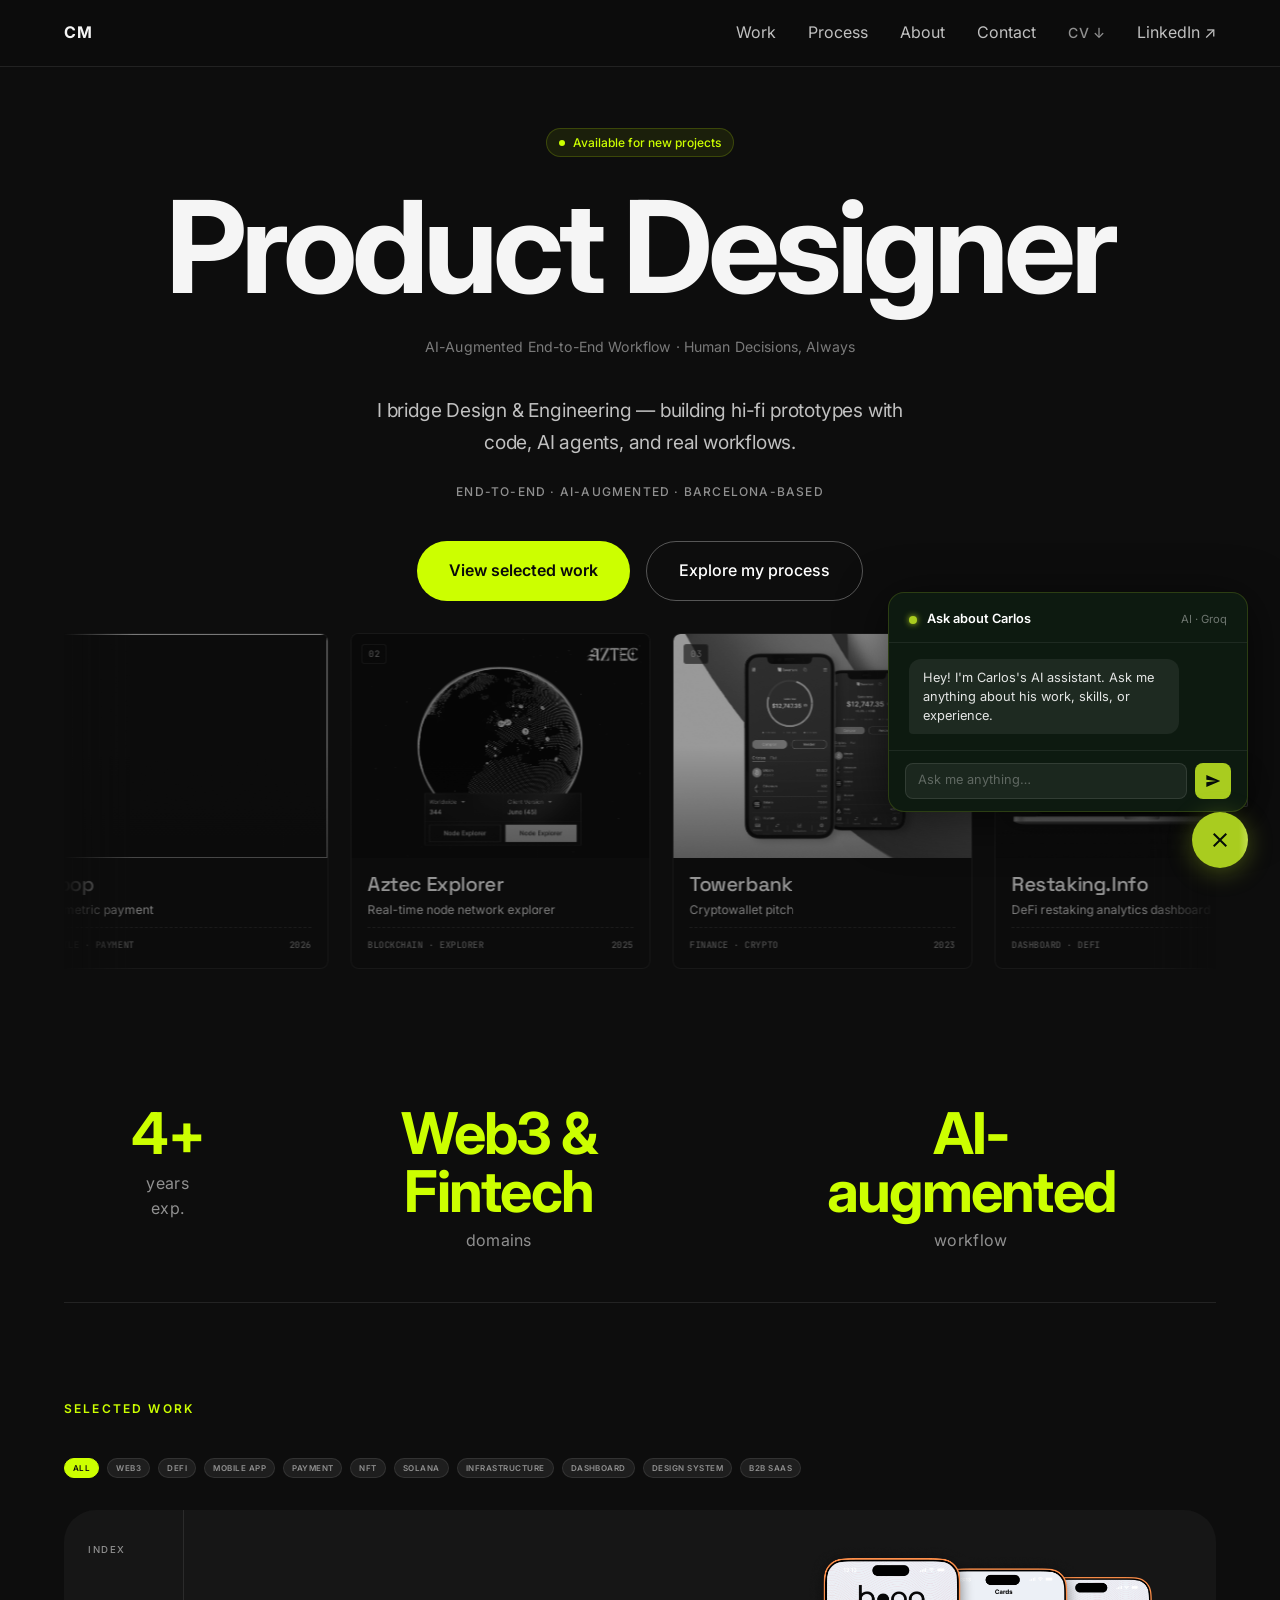
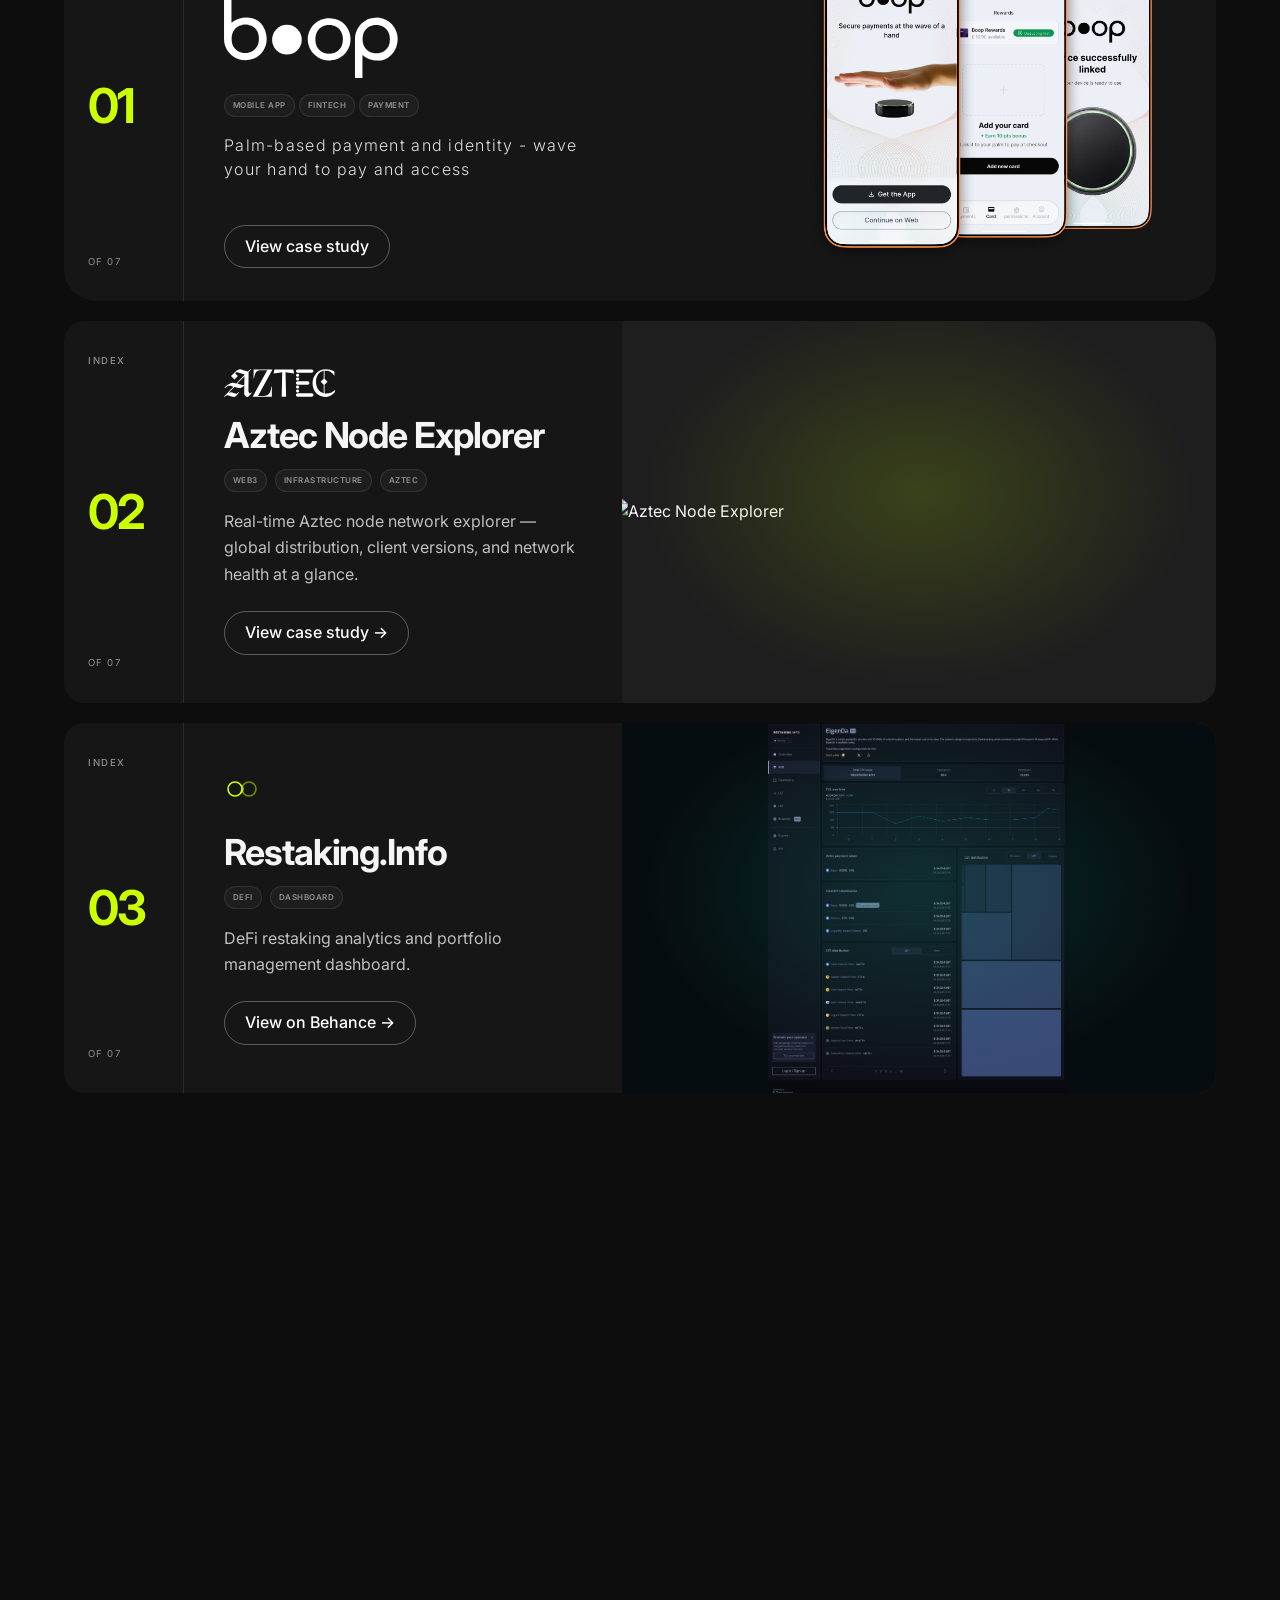
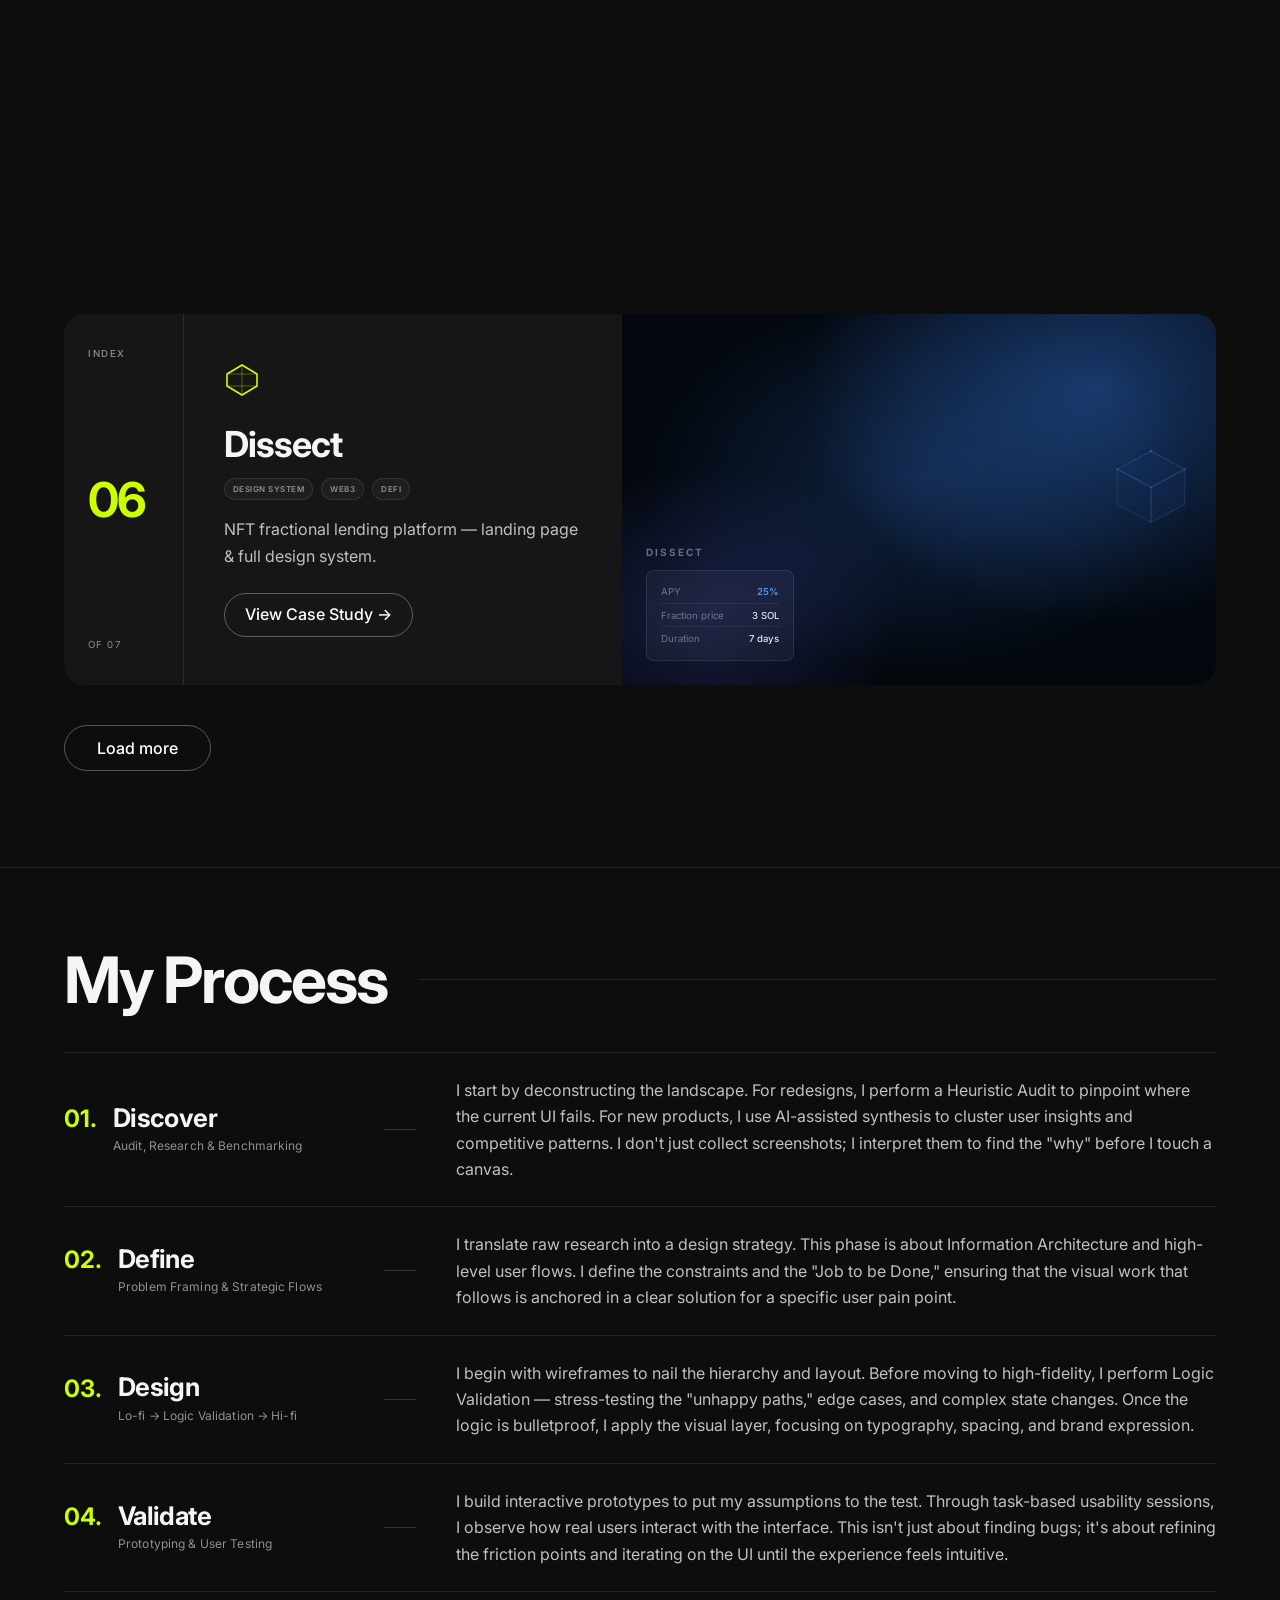
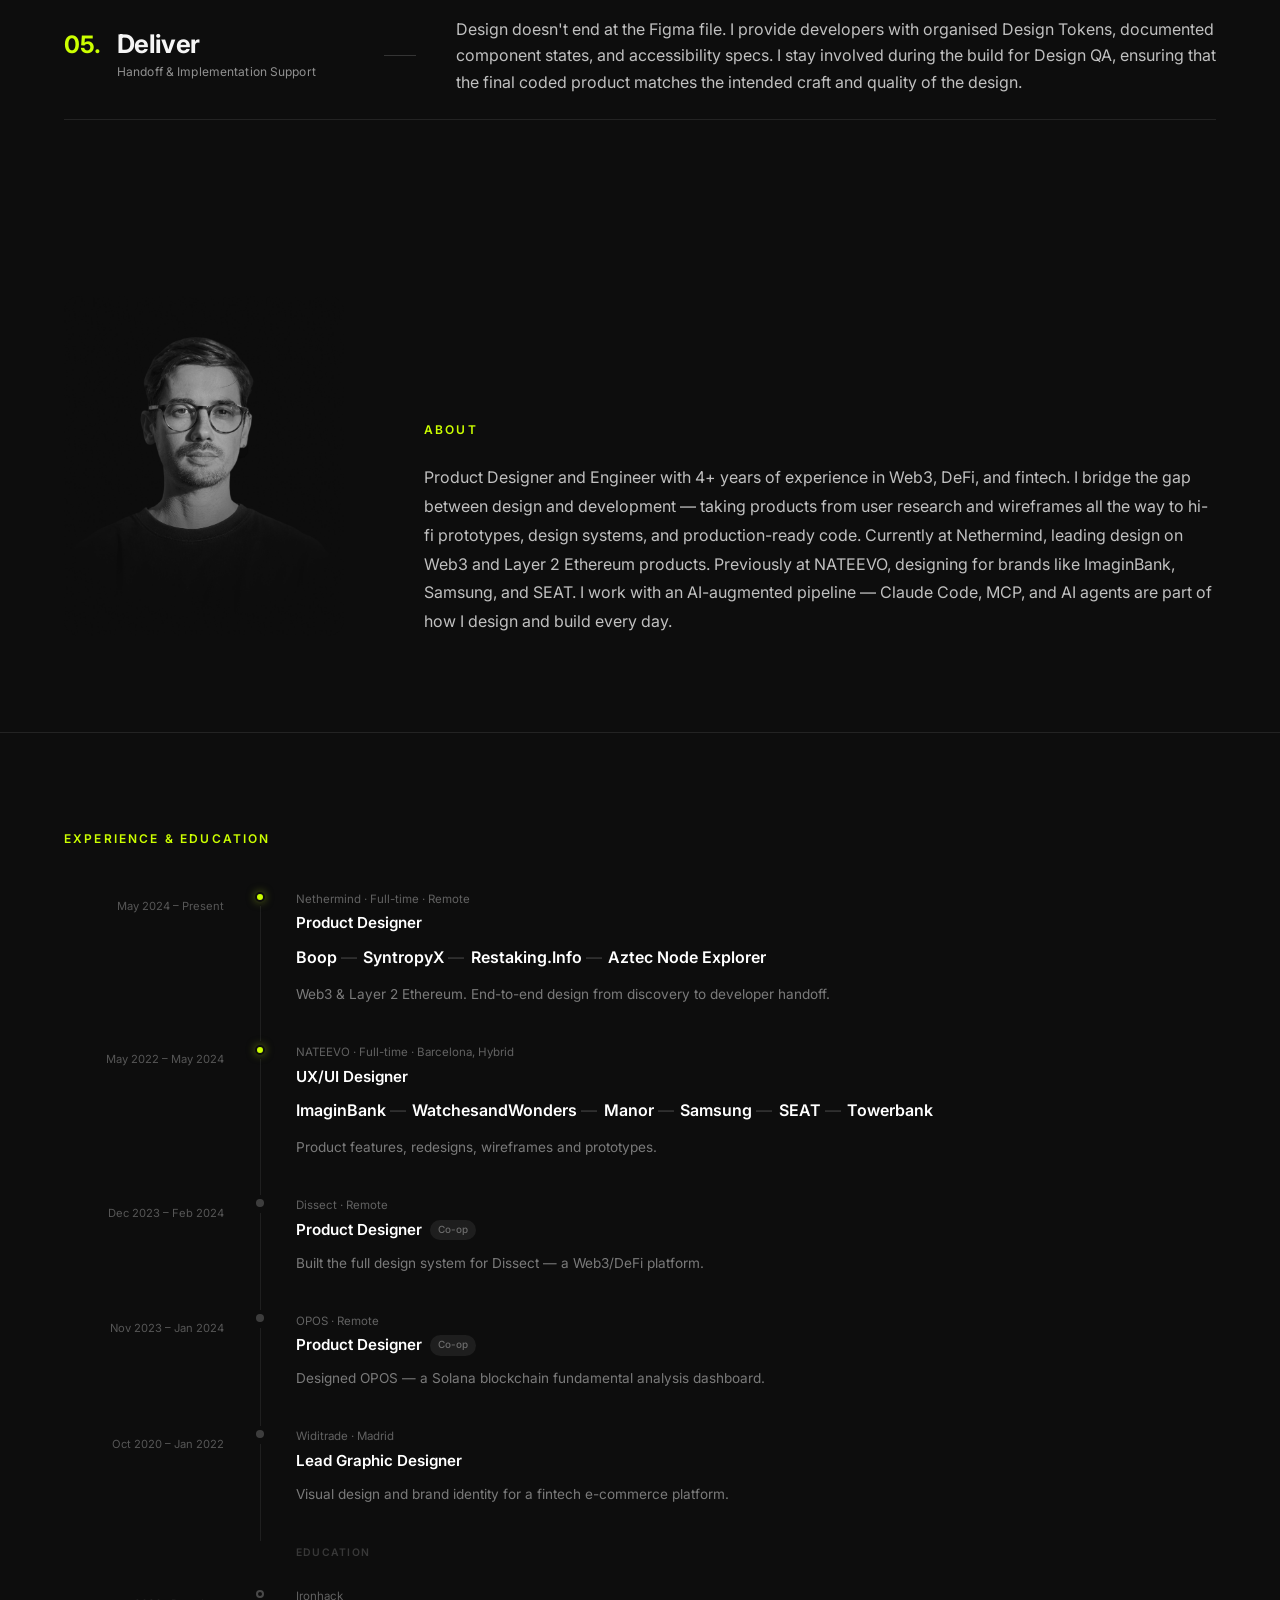
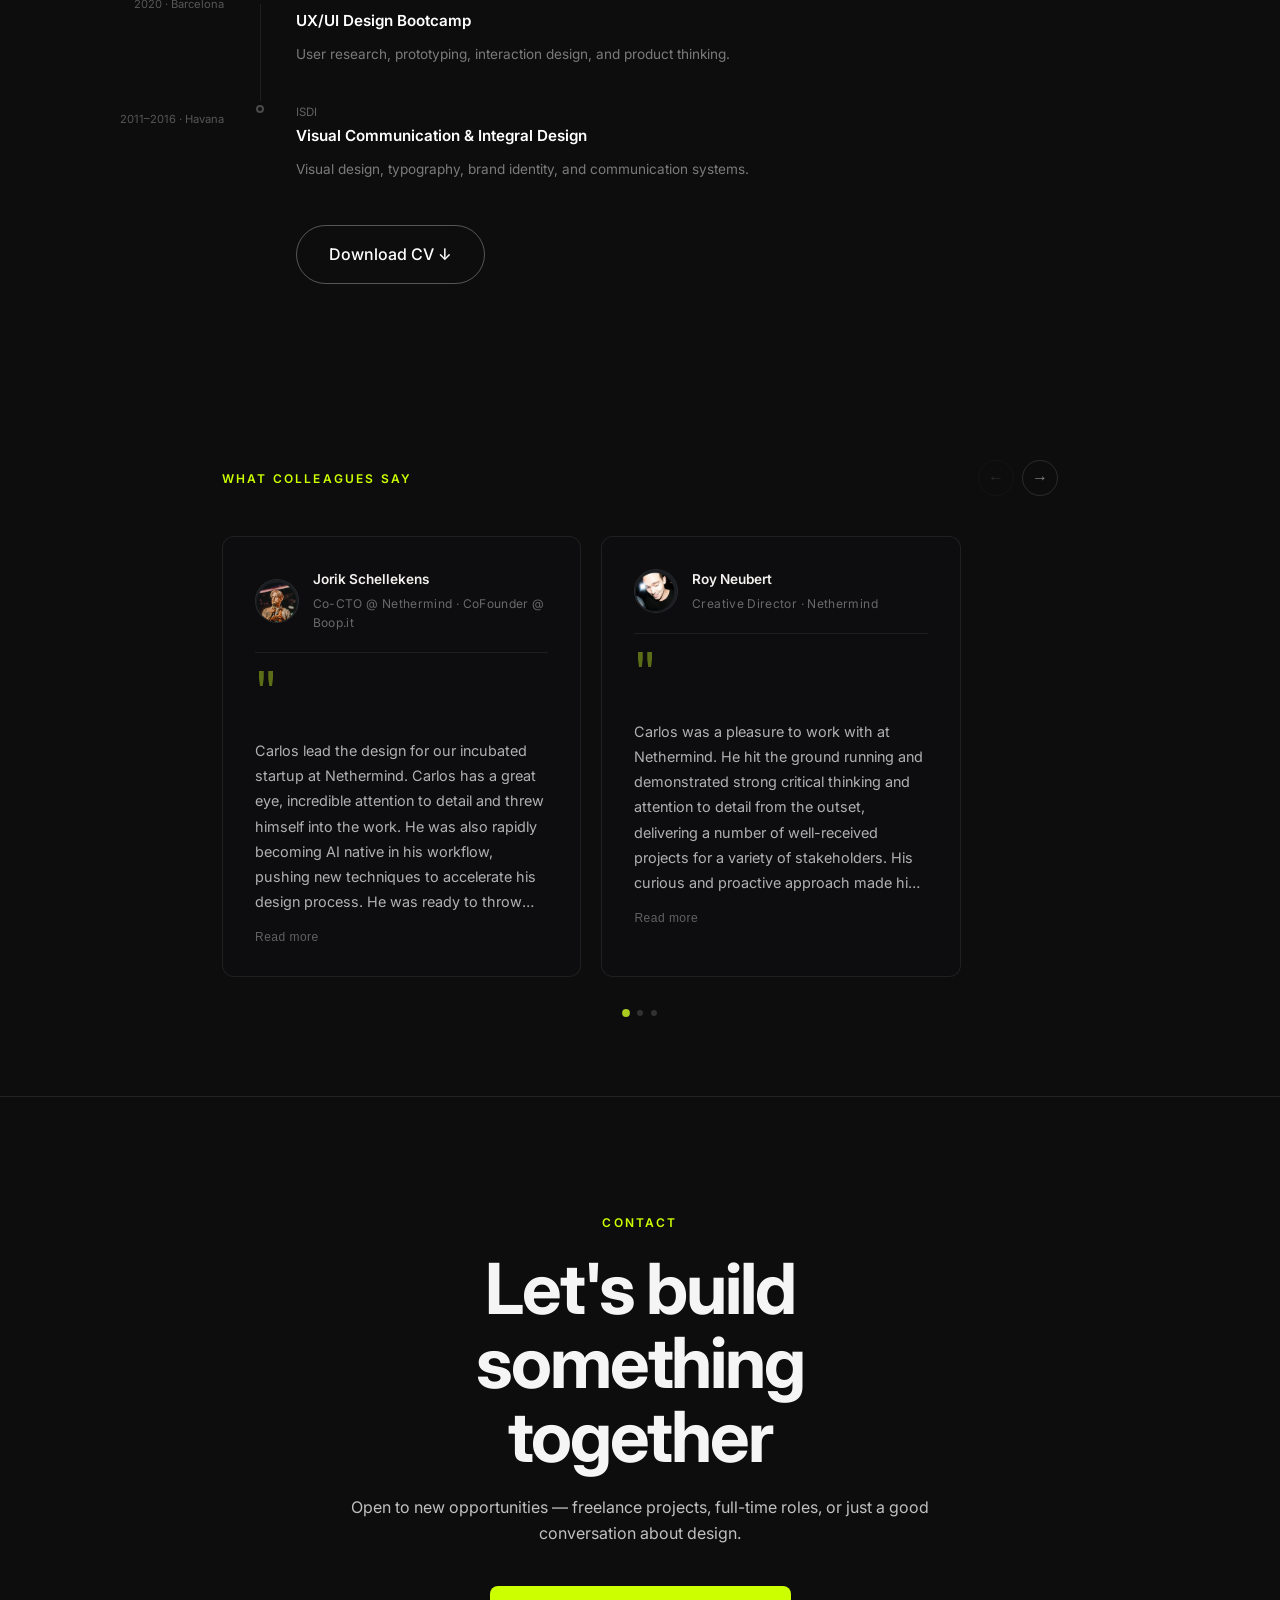
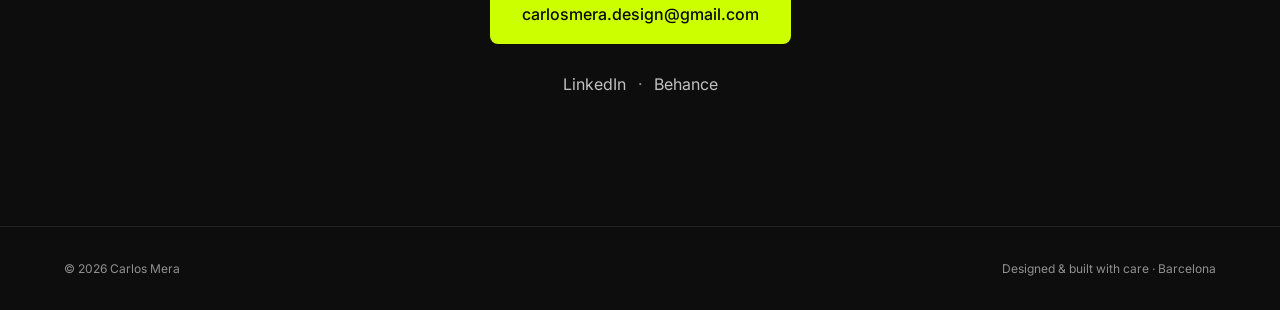
==== commit 956bca08: "Hero subtitle: AI-Augmented End-to-End Workflow · Human Decisions, Always" ====
--- a/index.html
+++ b/index.html
@@ -171,8 +171,8 @@
     <section class="hero" id="hero">
       <div class="hero__inner">
         <span class="badge badge--lime">Available for new projects</span>
-        <h1 class="hero__title">Product Designer<span class="hero__ai-label">AI-Augmented Design End-to-End Workflow</span></h1>
-        <p class="hero__subtitle">AI-augmented workflow. Human decisions, always.</p>
+        <h1 class="hero__title">Product Designer</h1>
+        <p class="hero__subtitle">AI-Augmented End-to-End Workflow · Human Decisions, Always</p>
         <p class="hero__tagline">I bridge Design &amp; Engineering — building hi-fi prototypes with code, AI agents, and real workflows.</p>
         <p class="hero__meta">End-to-end · AI-augmented · Barcelona-based</p>
         <div class="hero__actions">
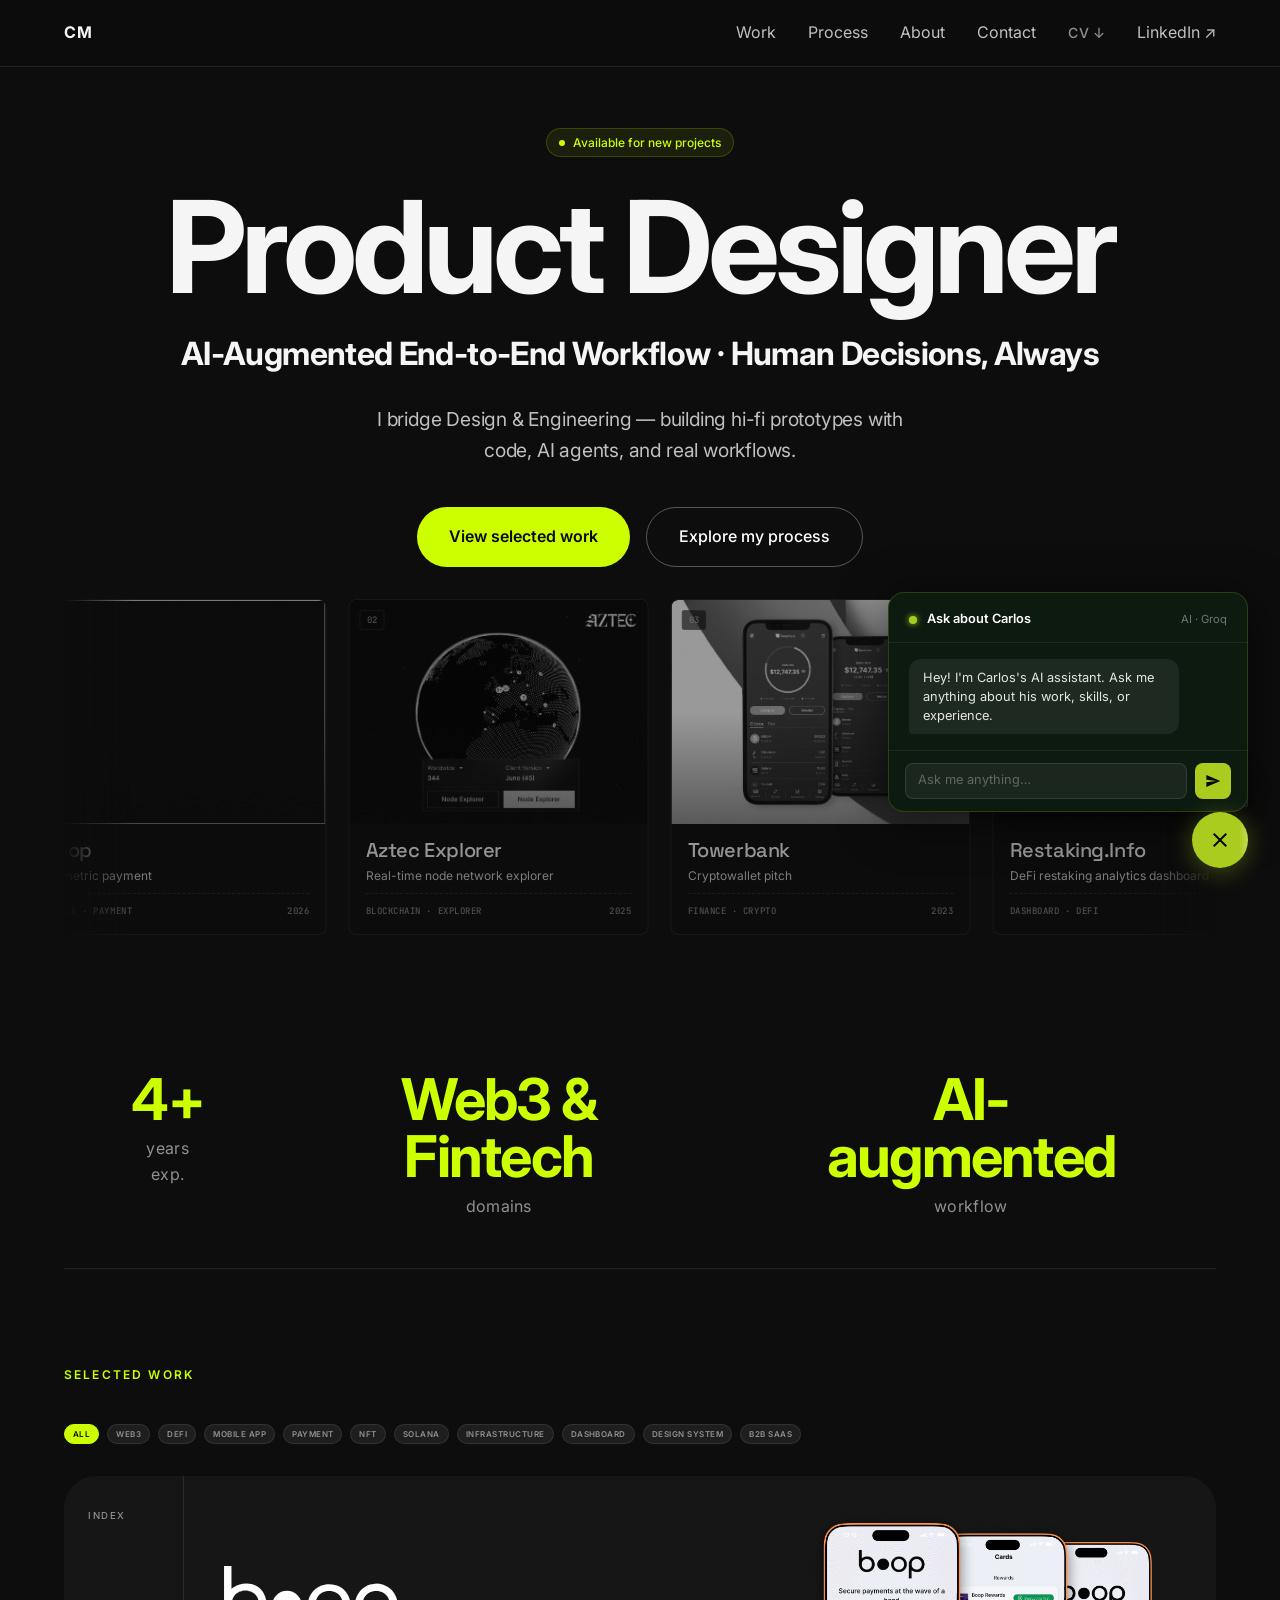
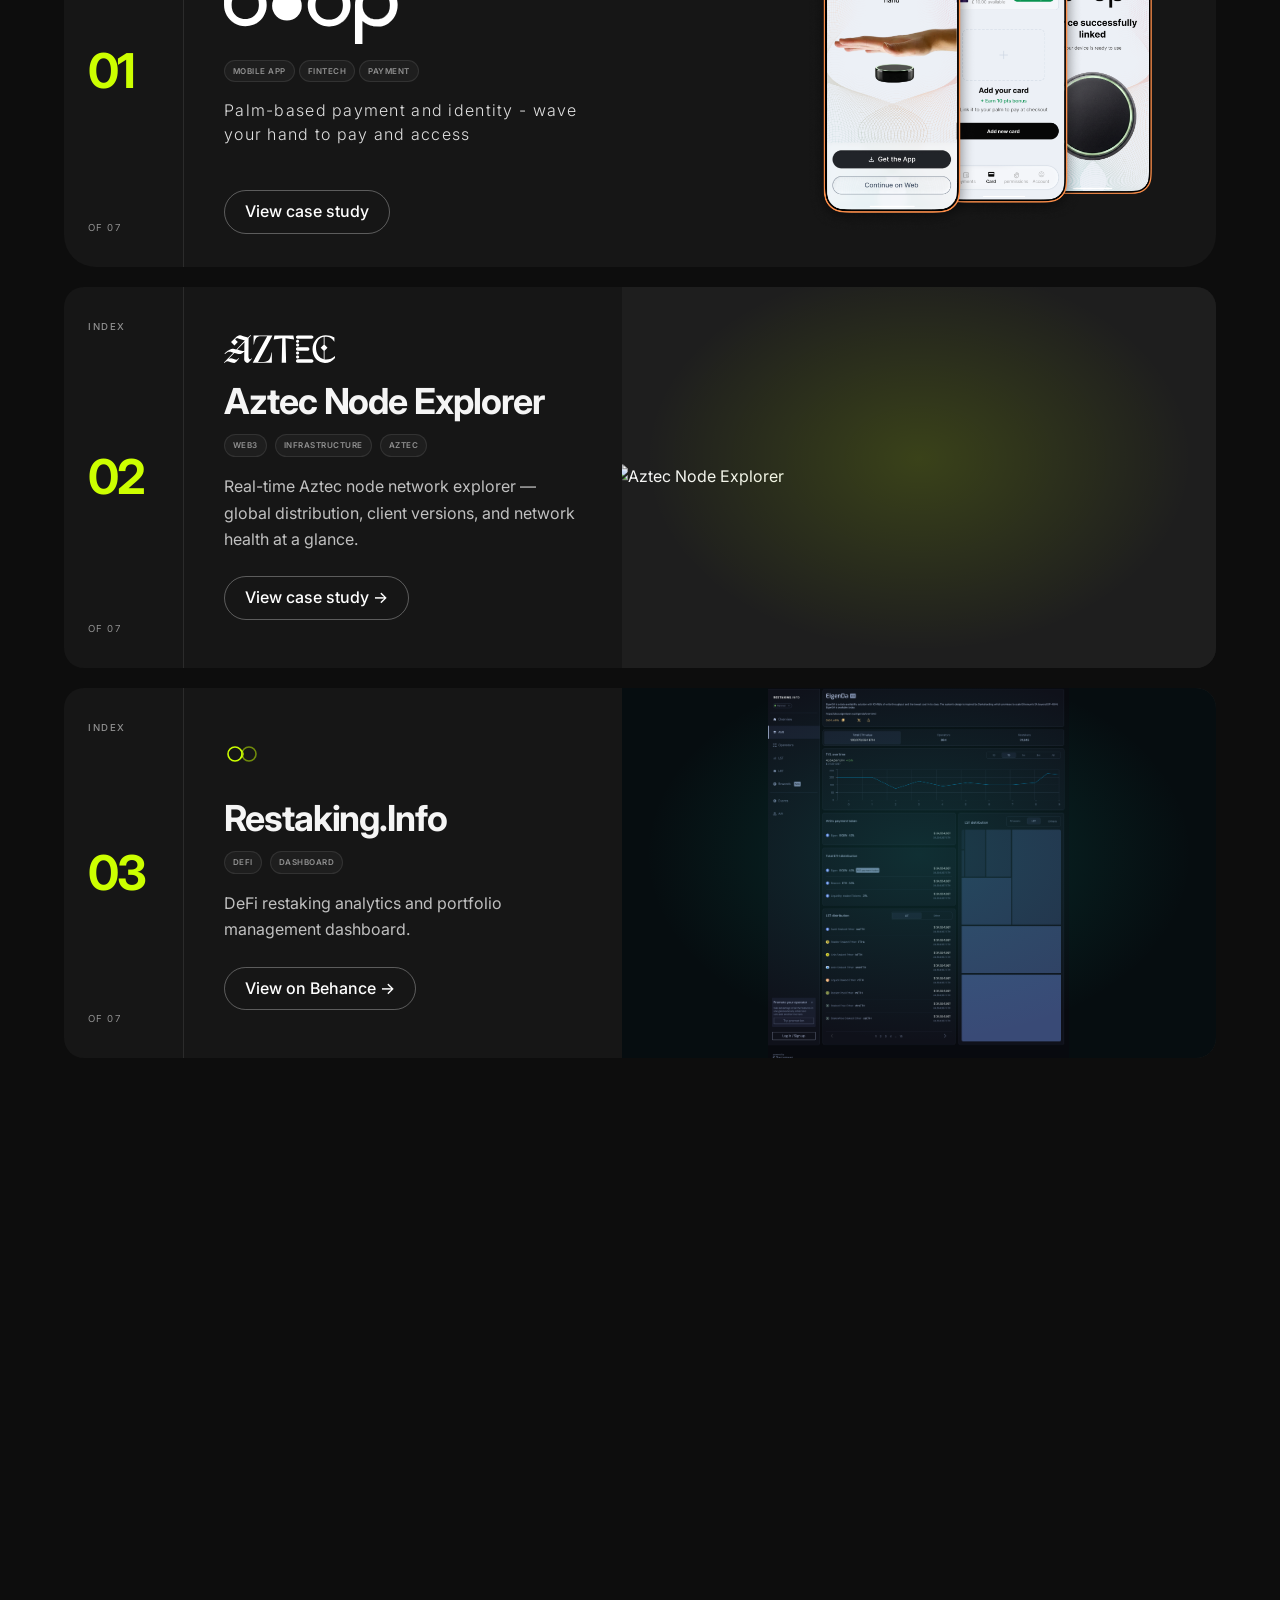
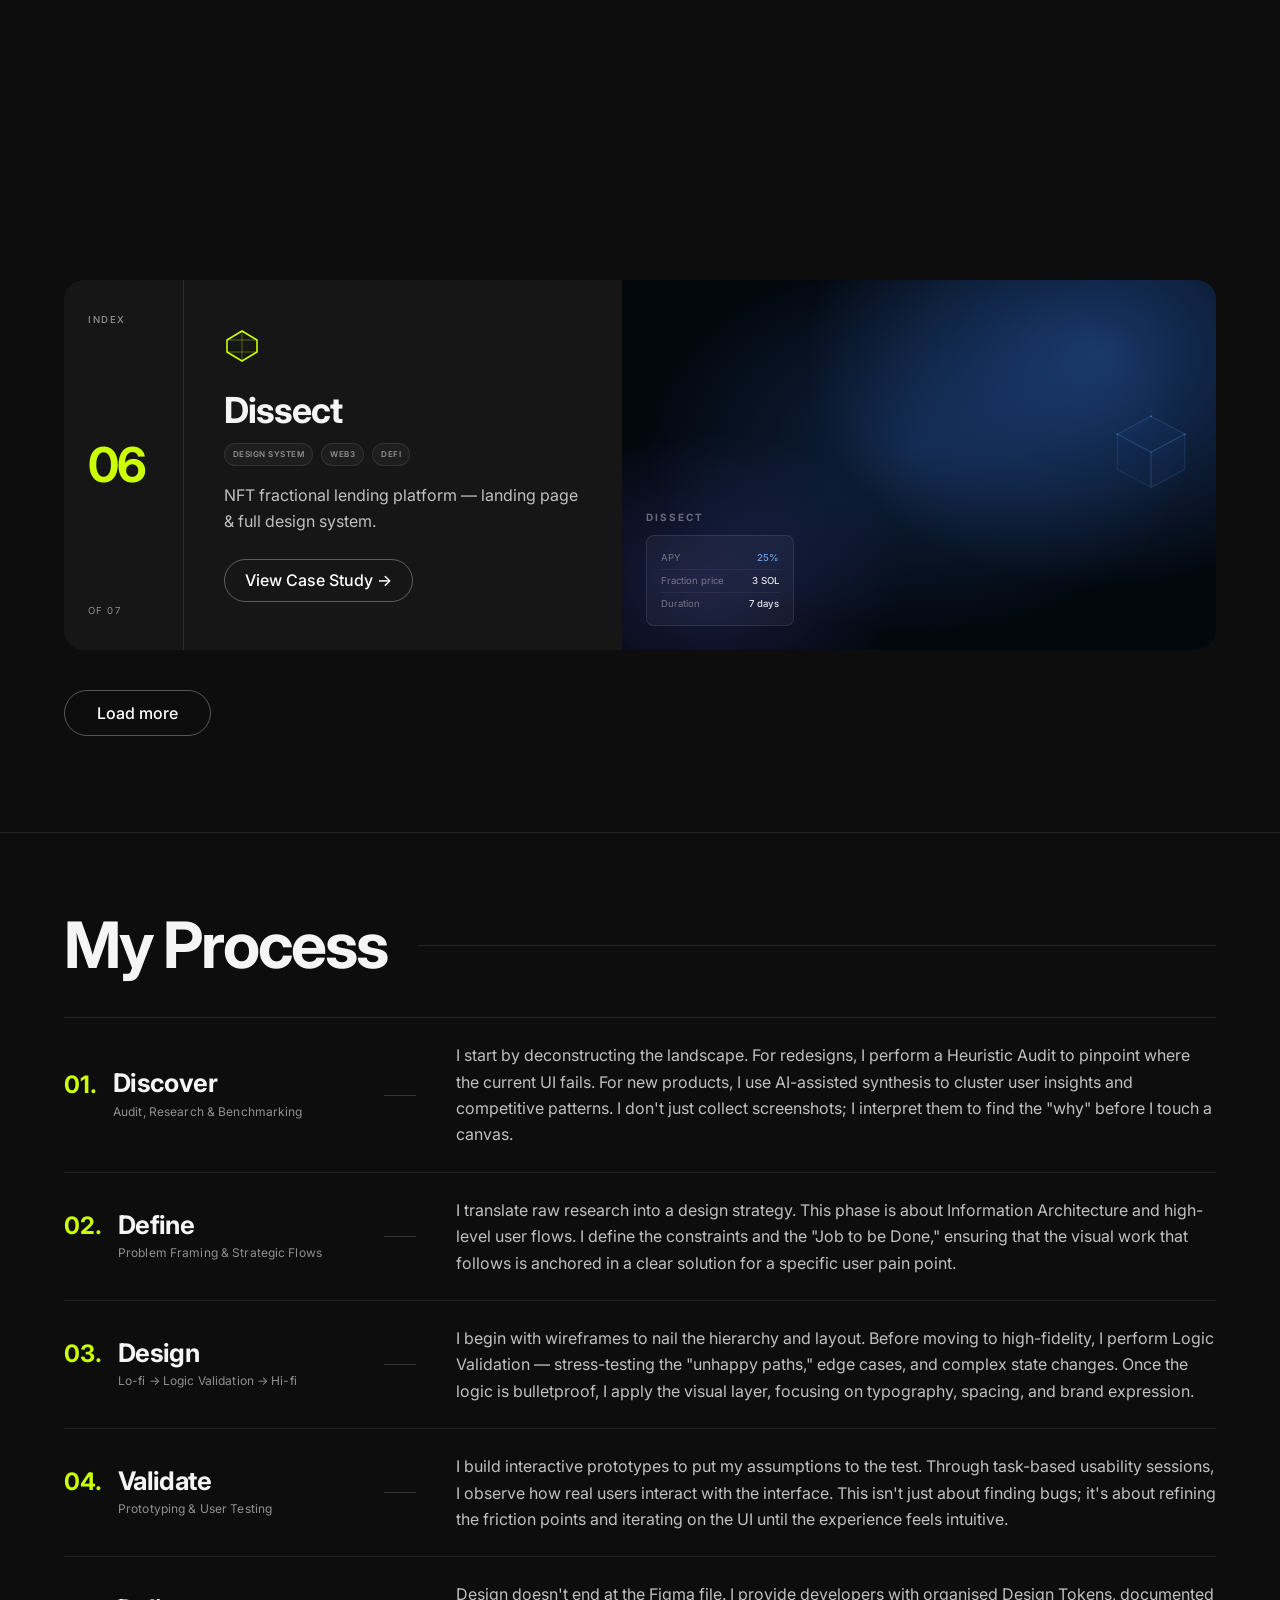
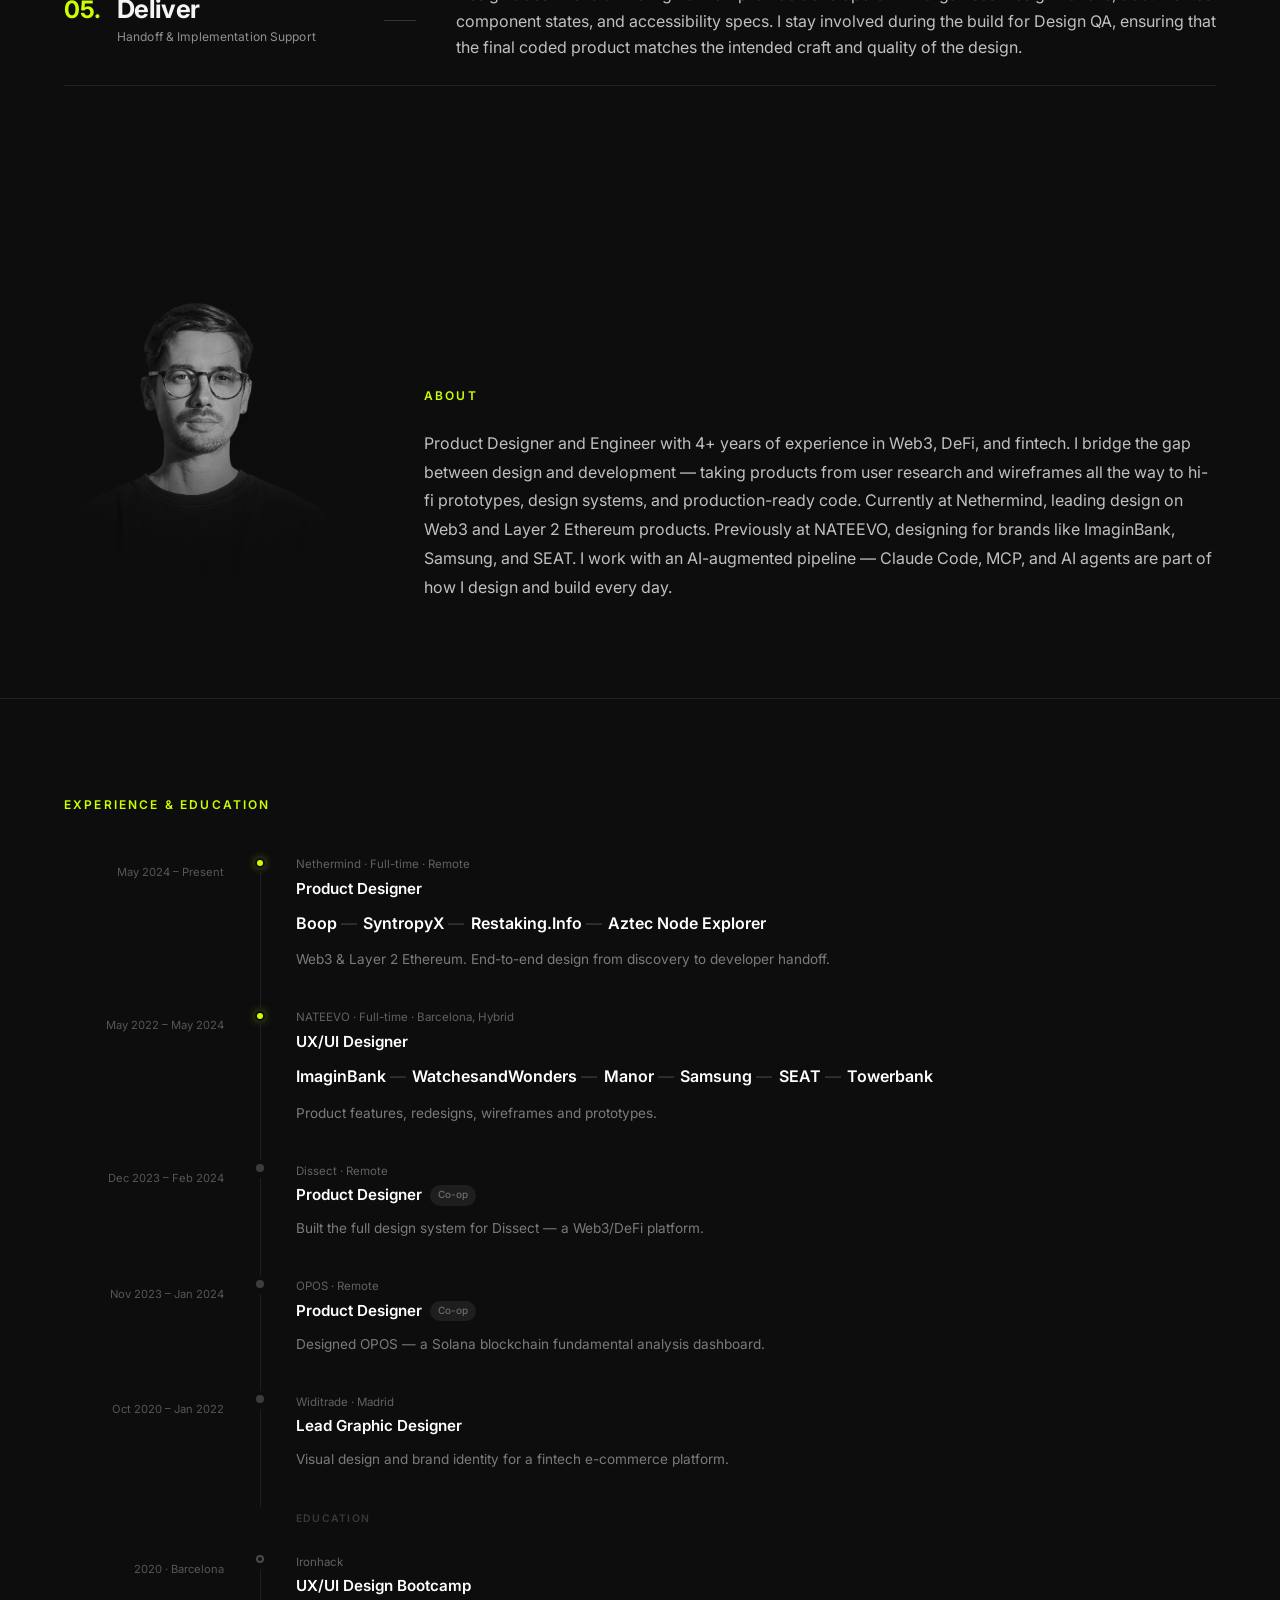
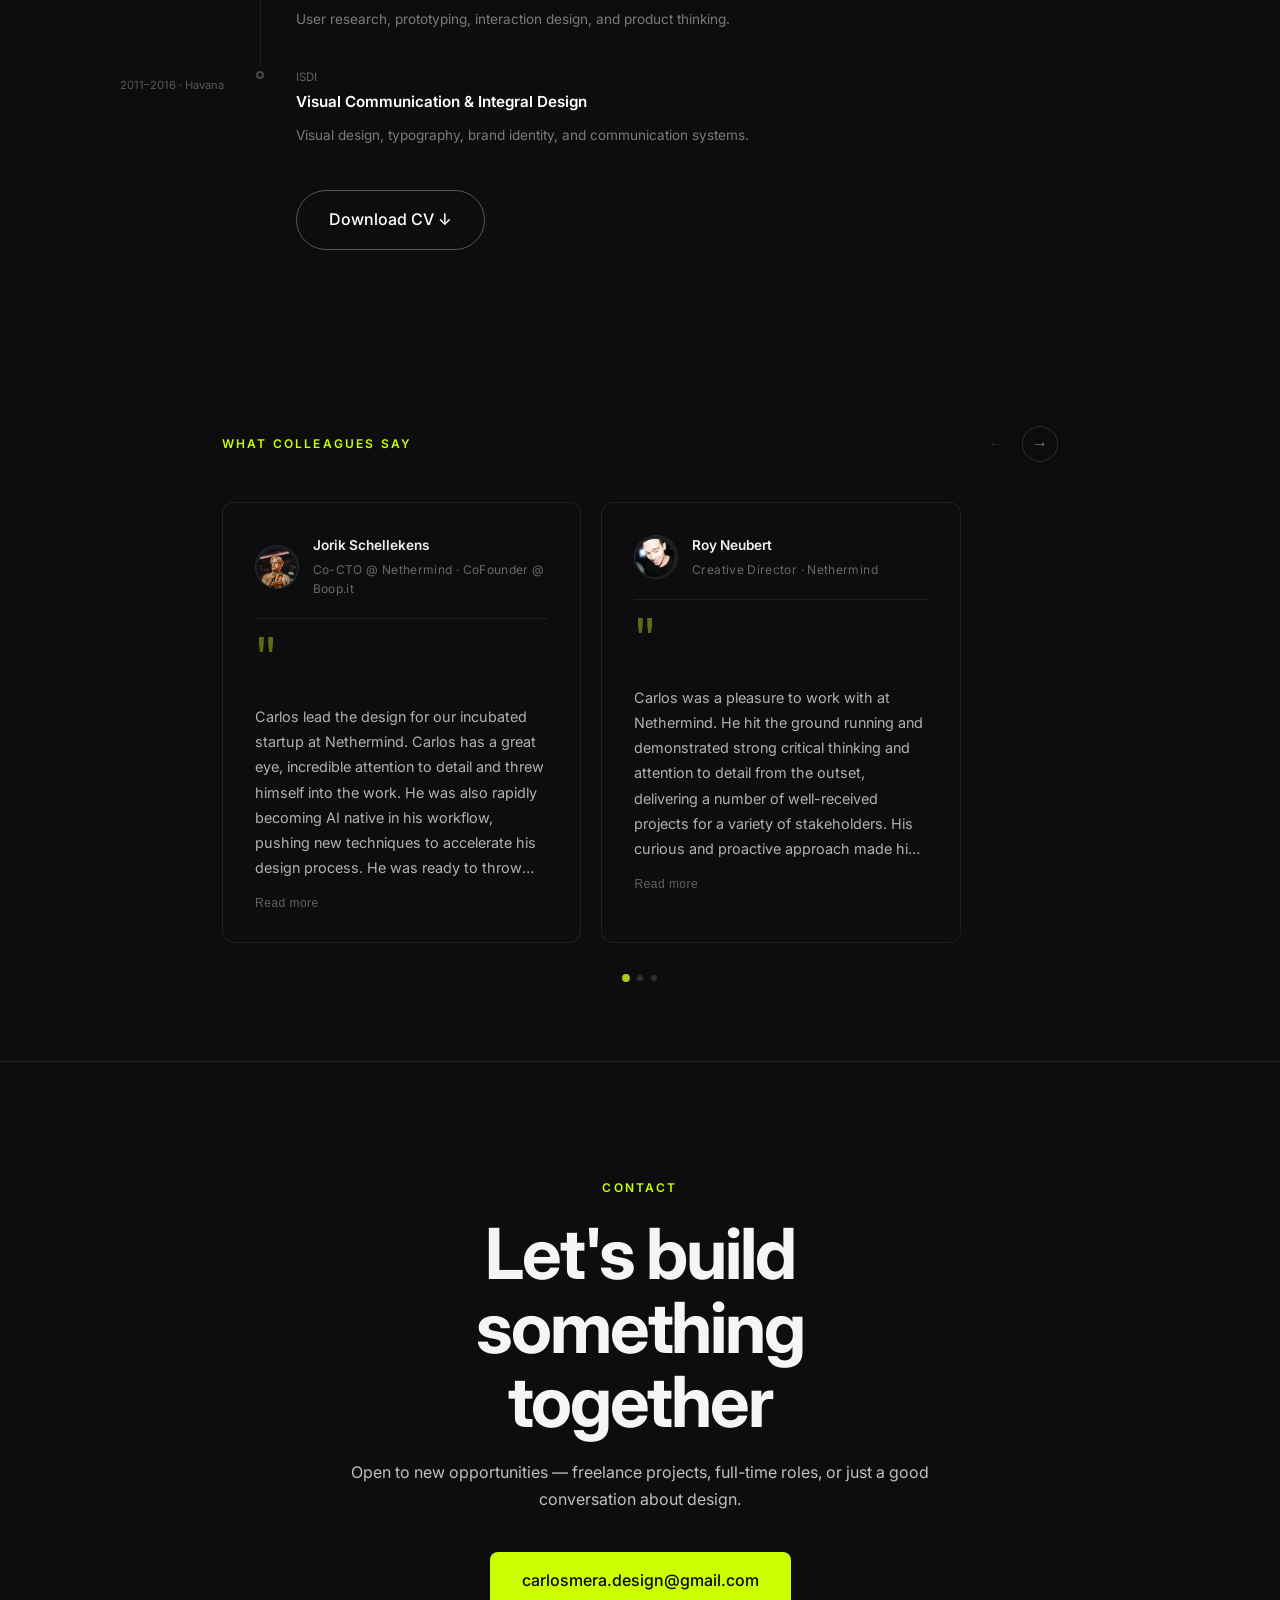
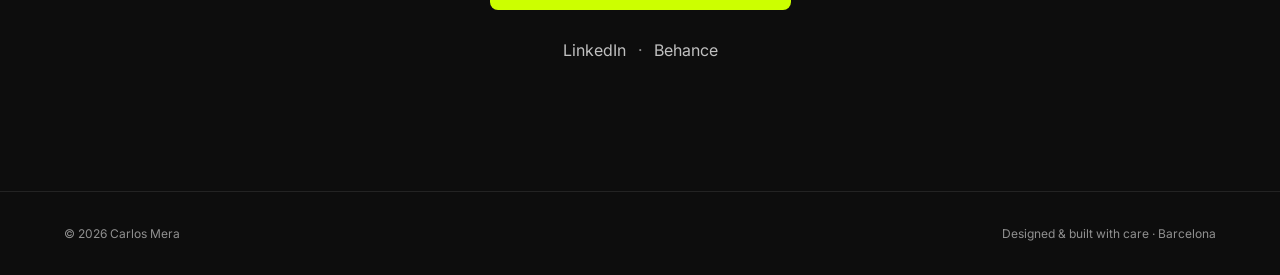
==== commit eb2f3feb: "Remove hero meta line" ====
--- a/index.html
+++ b/index.html
@@ -174,7 +174,7 @@
         <h1 class="hero__title">Product Designer</h1>
         <p class="hero__subtitle">AI-Augmented End-to-End Workflow · Human Decisions, Always</p>
         <p class="hero__tagline">I bridge Design &amp; Engineering — building hi-fi prototypes with code, AI agents, and real workflows.</p>
-        <p class="hero__meta">End-to-end · AI-augmented · Barcelona-based</p>
+
         <div class="hero__actions">
           <a href="#work" class="btn btn--lime-pill" data-ga-event="cta_click" data-ga-label="View selected work" data-ga-category="hero">View selected work</a>
           <a href="#process" class="btn btn--dark-pill" data-ga-event="cta_click" data-ga-label="Explore my process" data-ga-category="hero">Explore my process</a>
--- a/style.css
+++ b/style.css
@@ -205,11 +205,11 @@
 }
 
 .hero__subtitle {
-  font-size: clamp(.875rem, 1.1vw, 1rem);
-  font-weight: 400;
-  color: rgba(255,255,255,.45);
-  letter-spacing: .01em;
-  margin-bottom: .25rem;
+  font-size: clamp(1.25rem, 2.5vw, 2rem);
+  font-weight: 700;
+  color: var(--text-primary);
+  letter-spacing: -.02em;
+  line-height: 1.1;
 }
 
 .hero__tagline {
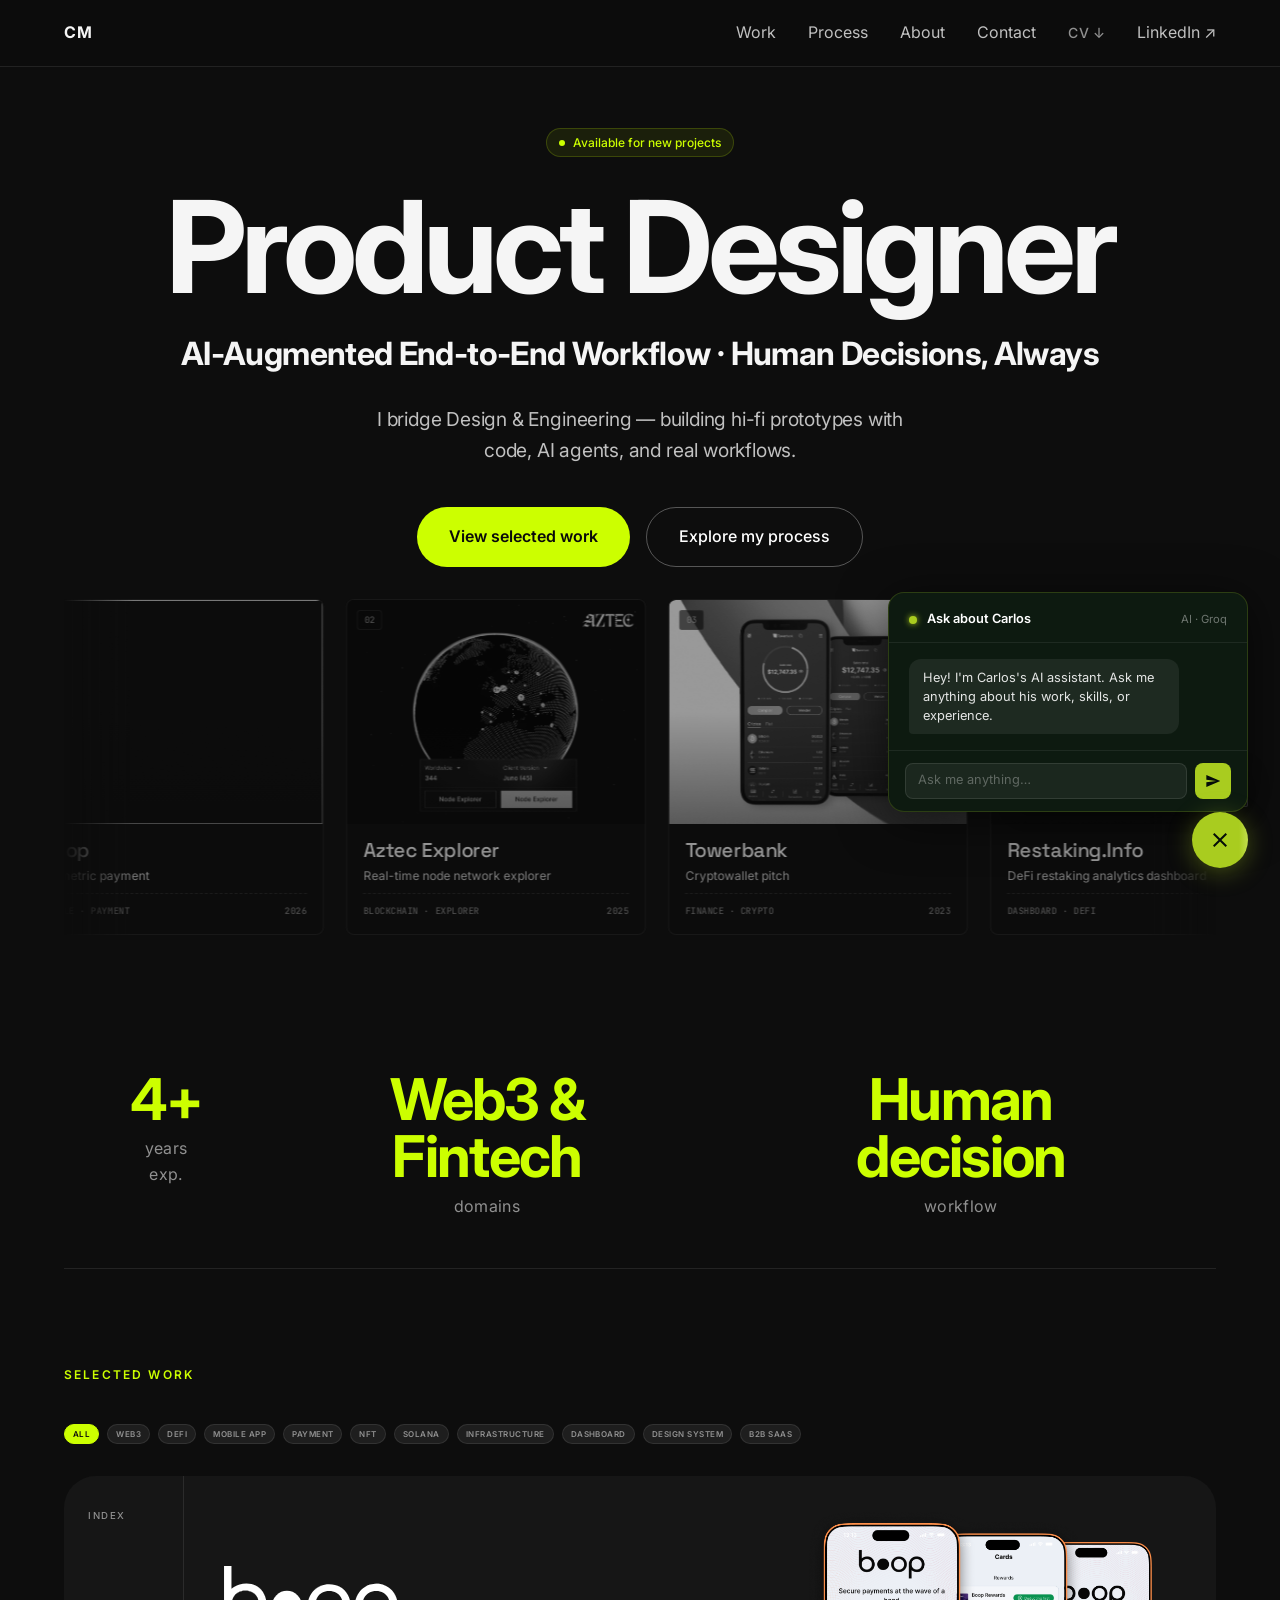
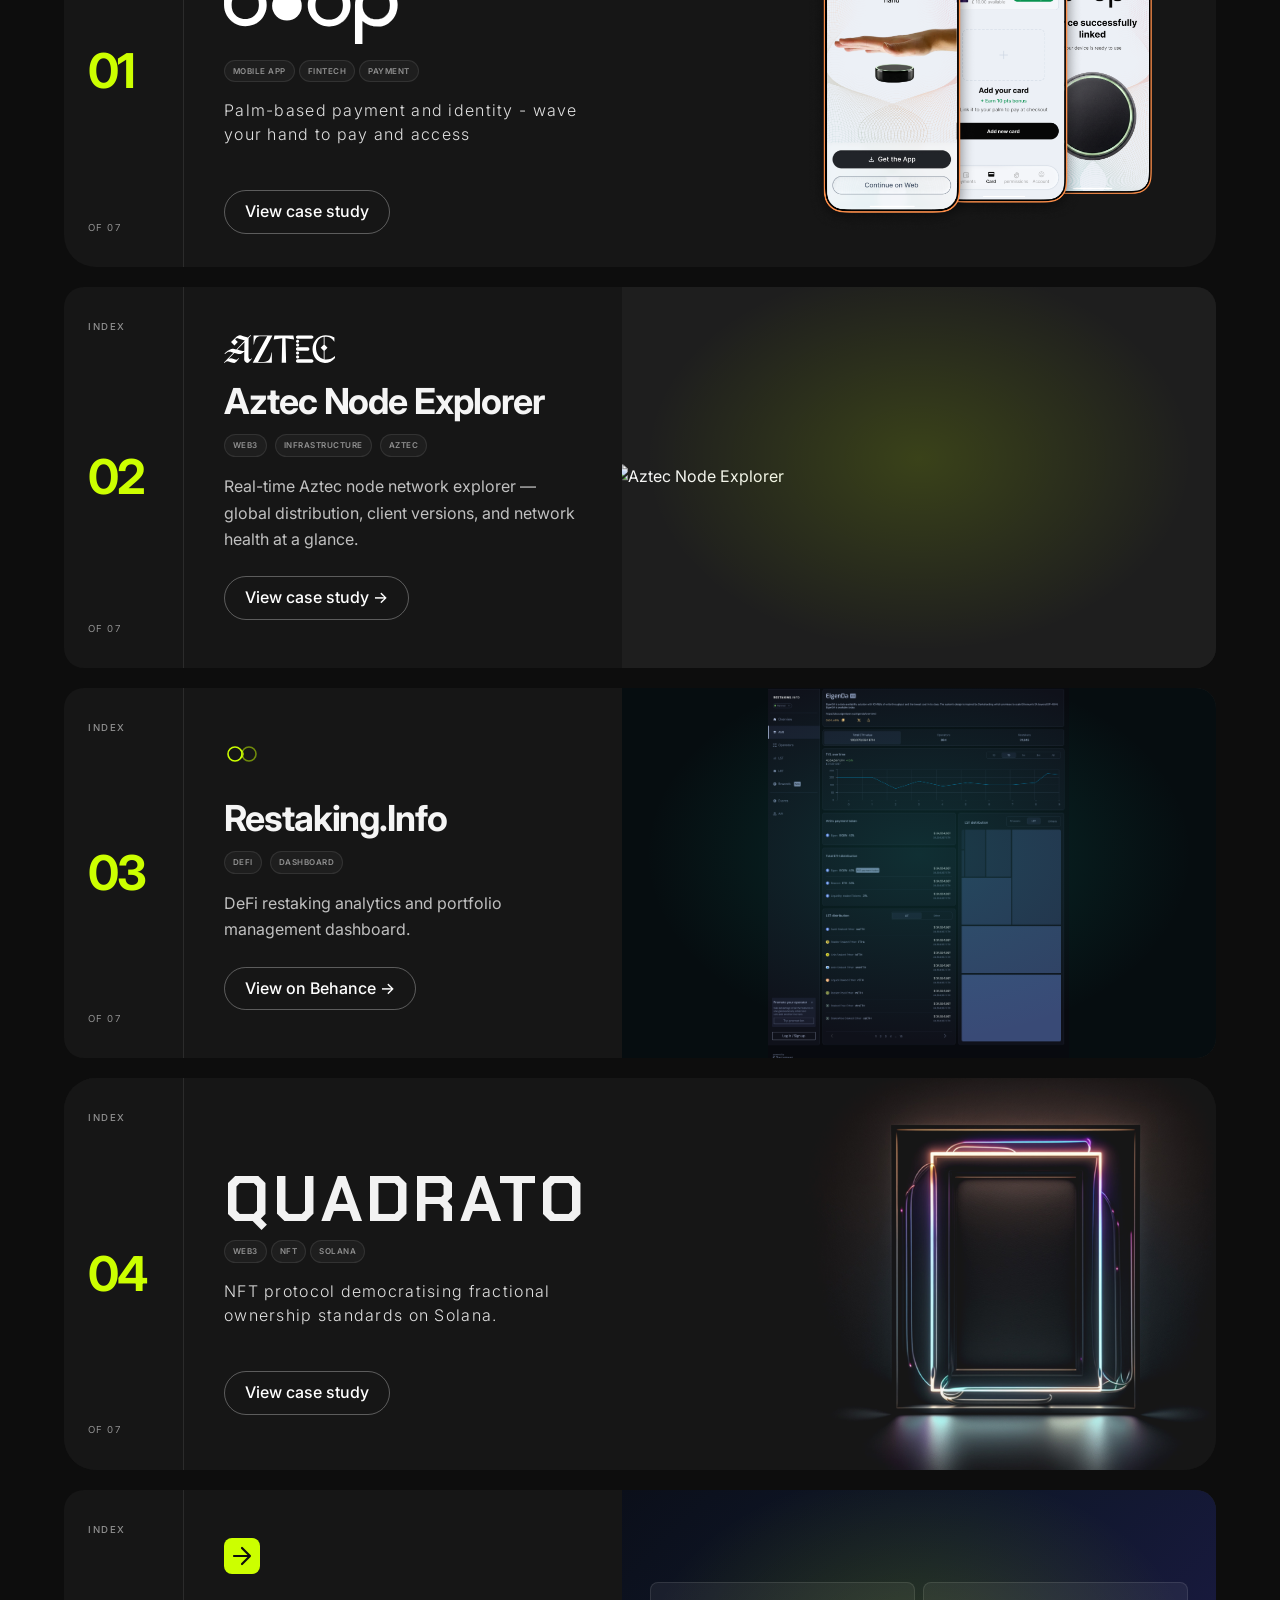
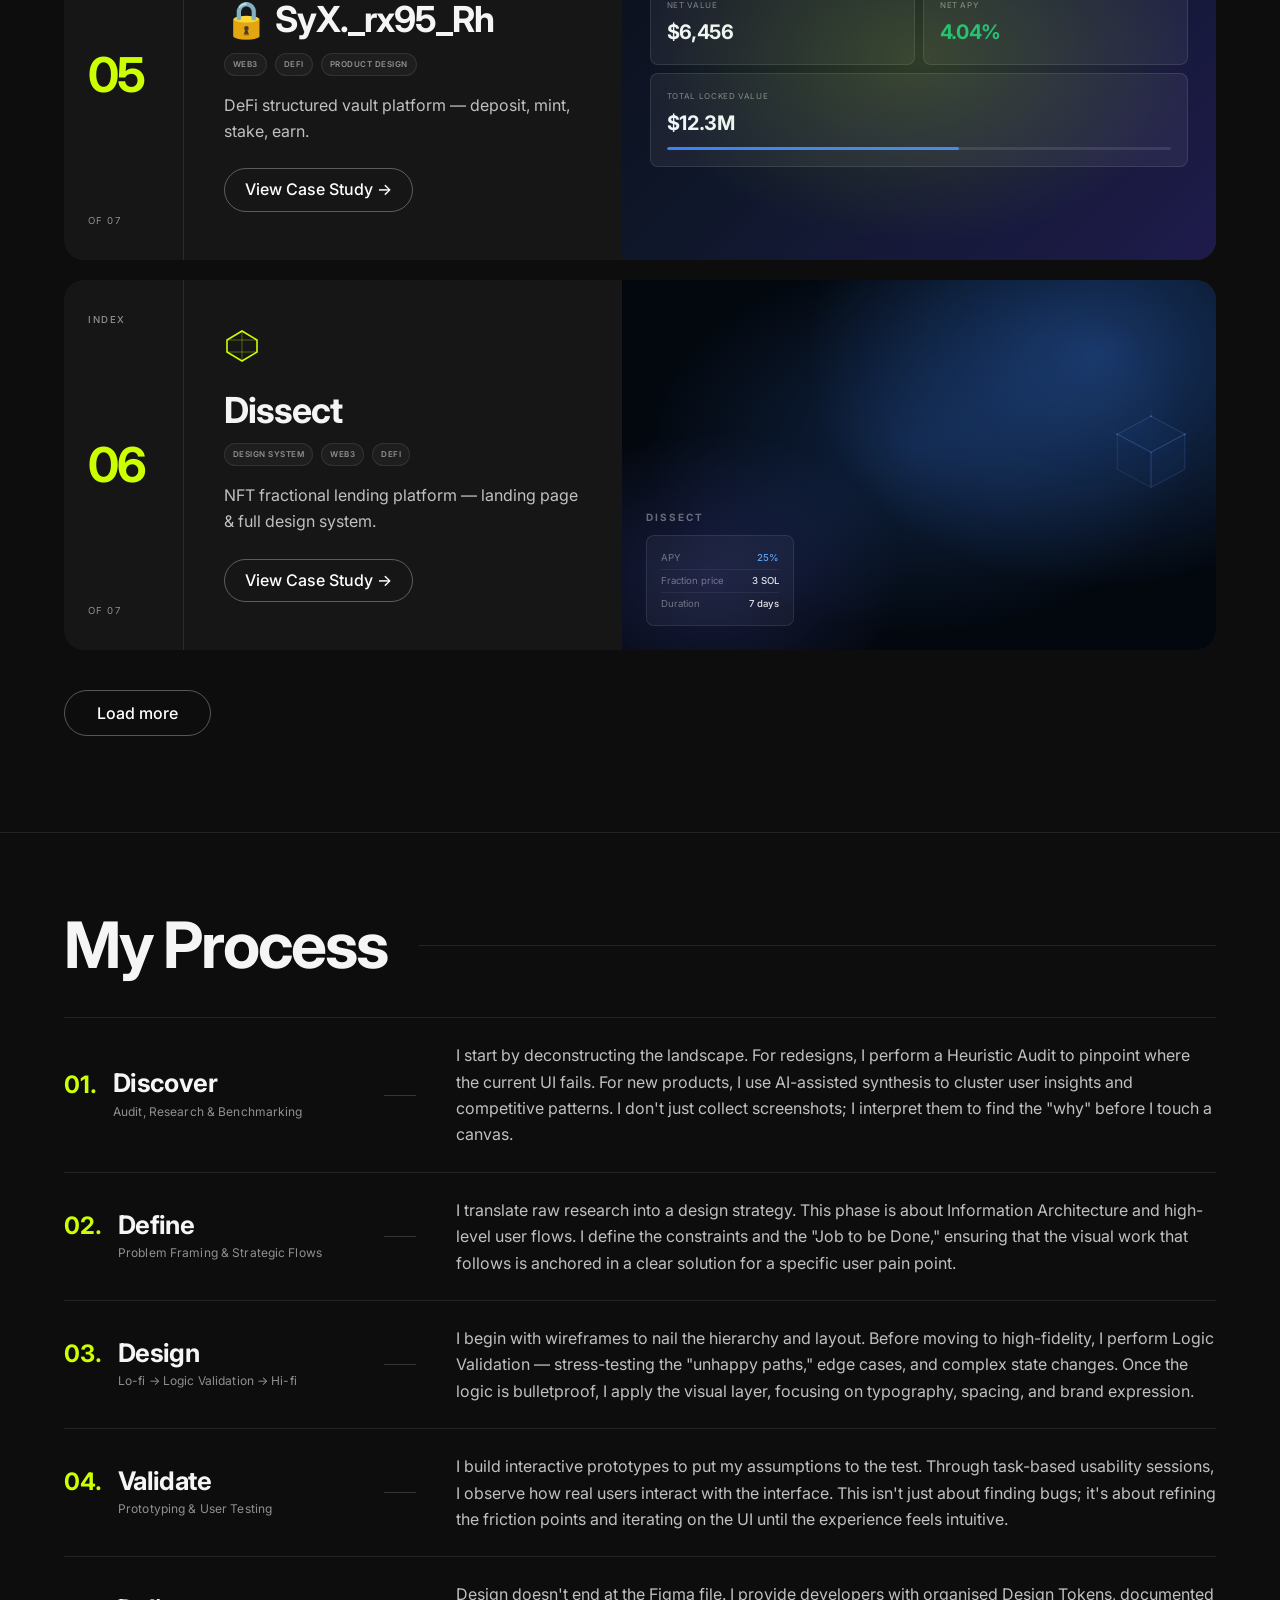
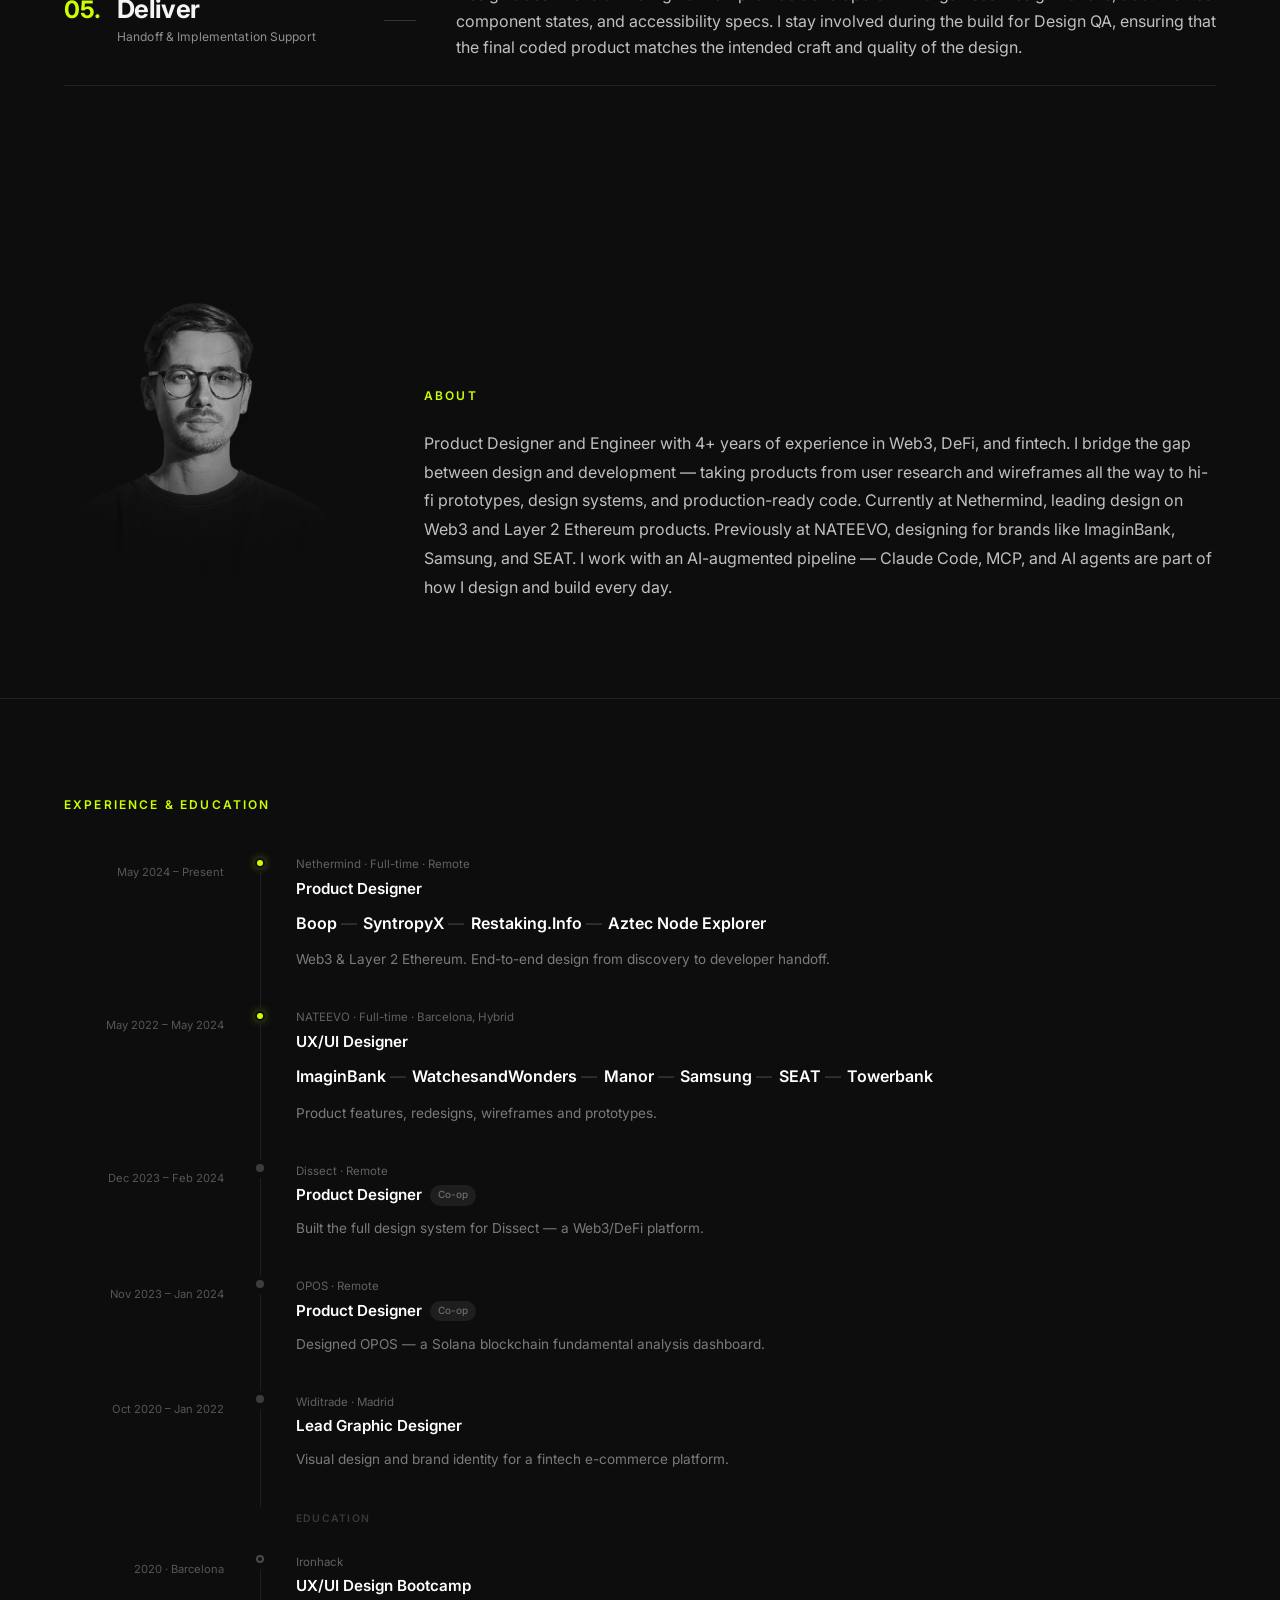
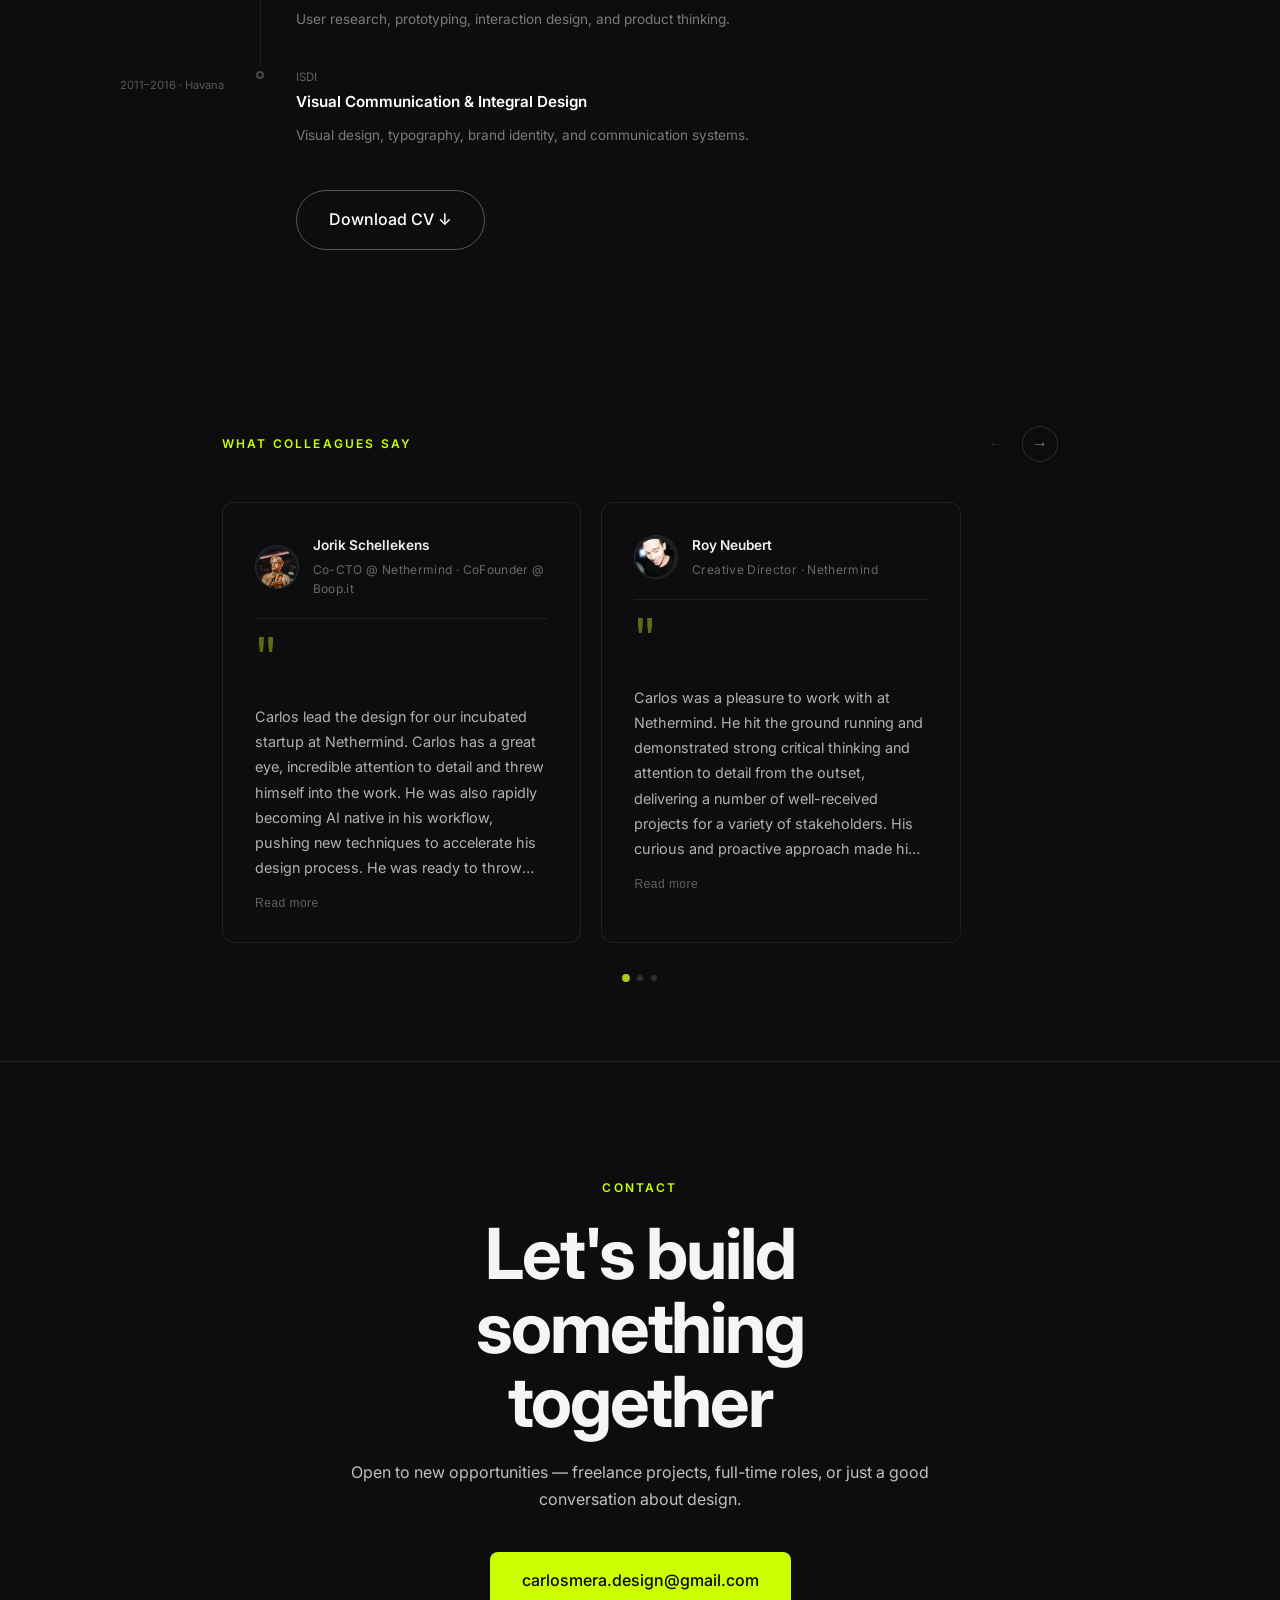
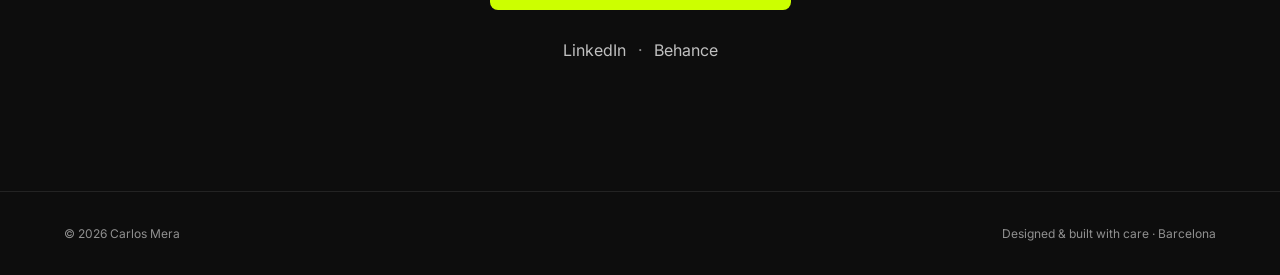
==== commit a3fde85e: "Stats bar: AI-augmented → Human decision workflow" ====
--- a/index.html
+++ b/index.html
@@ -287,7 +287,7 @@
             <span class="stats-bar__label">domains</span>
           </div>
           <div class="stats-bar__item">
-            <span class="stats-bar__value">AI-augmented</span>
+            <span class="stats-bar__value">Human decision</span>
             <span class="stats-bar__label">workflow</span>
           </div>
         </div>
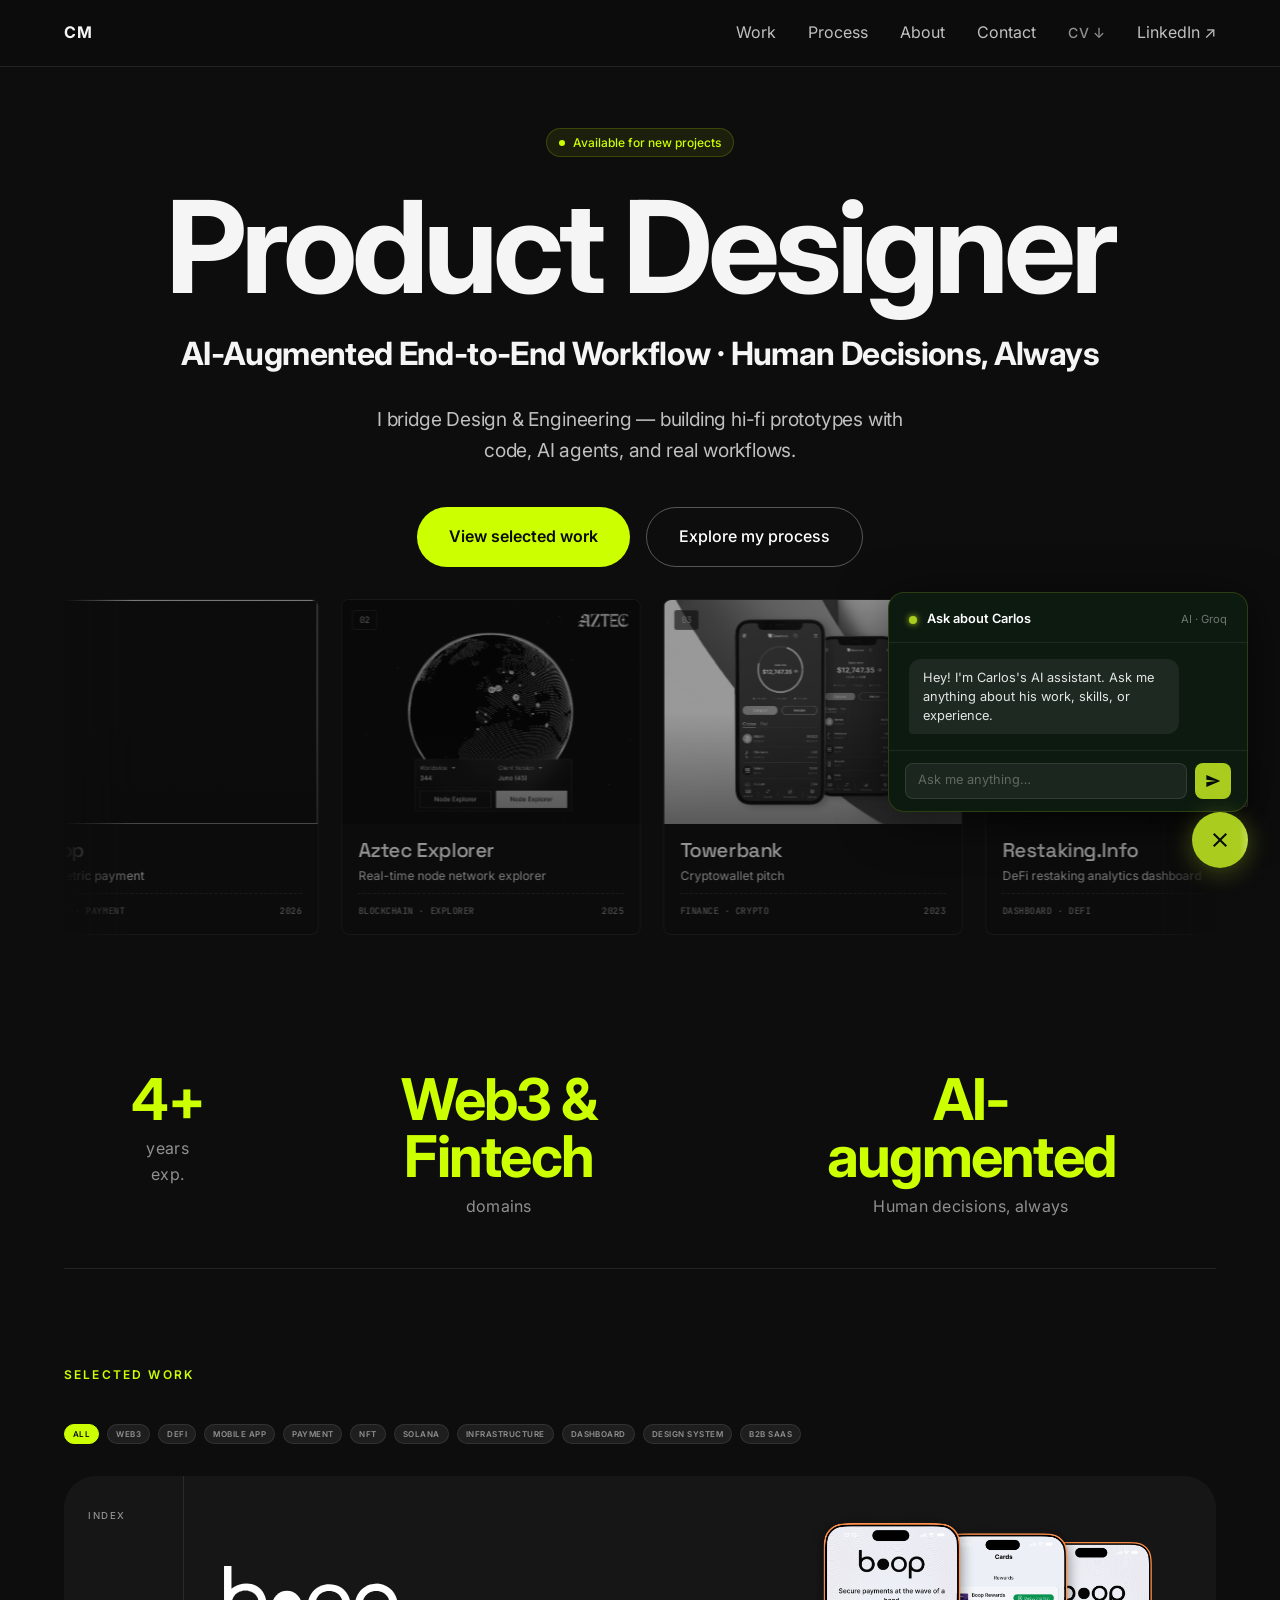
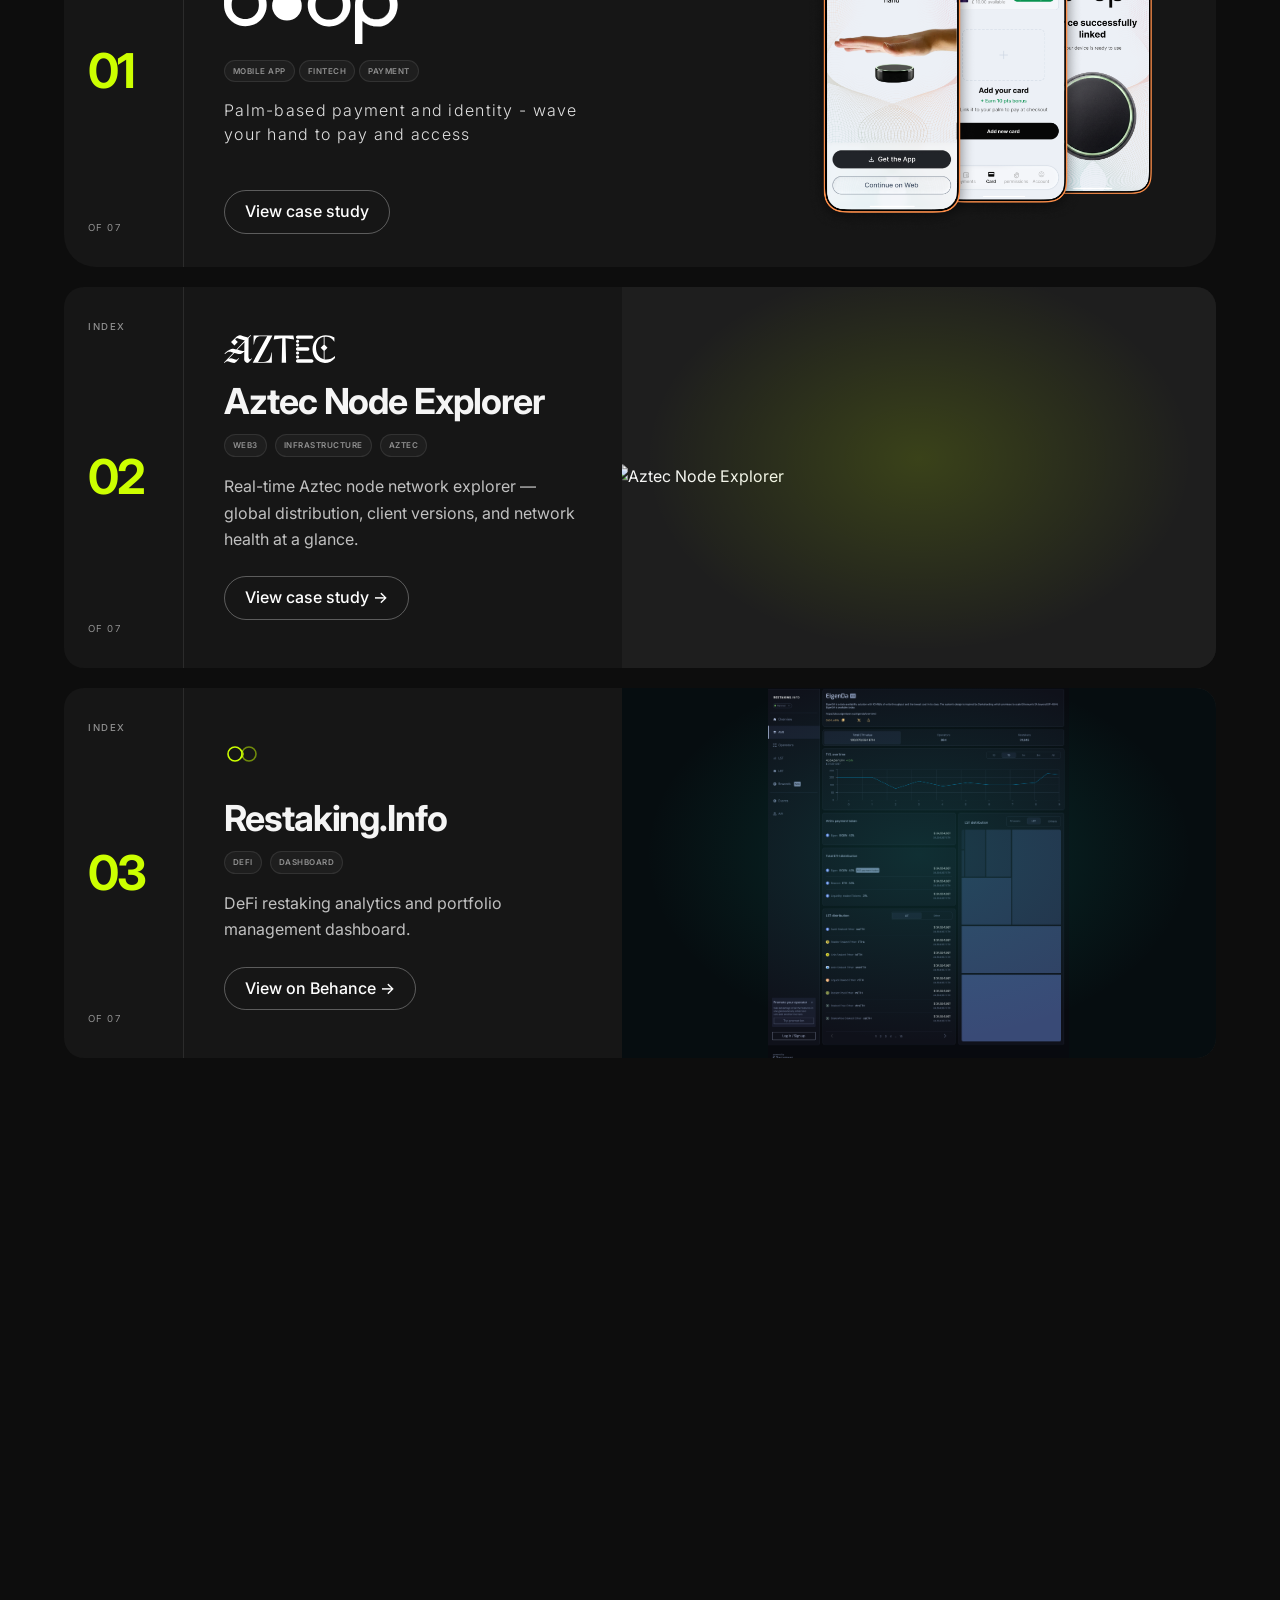
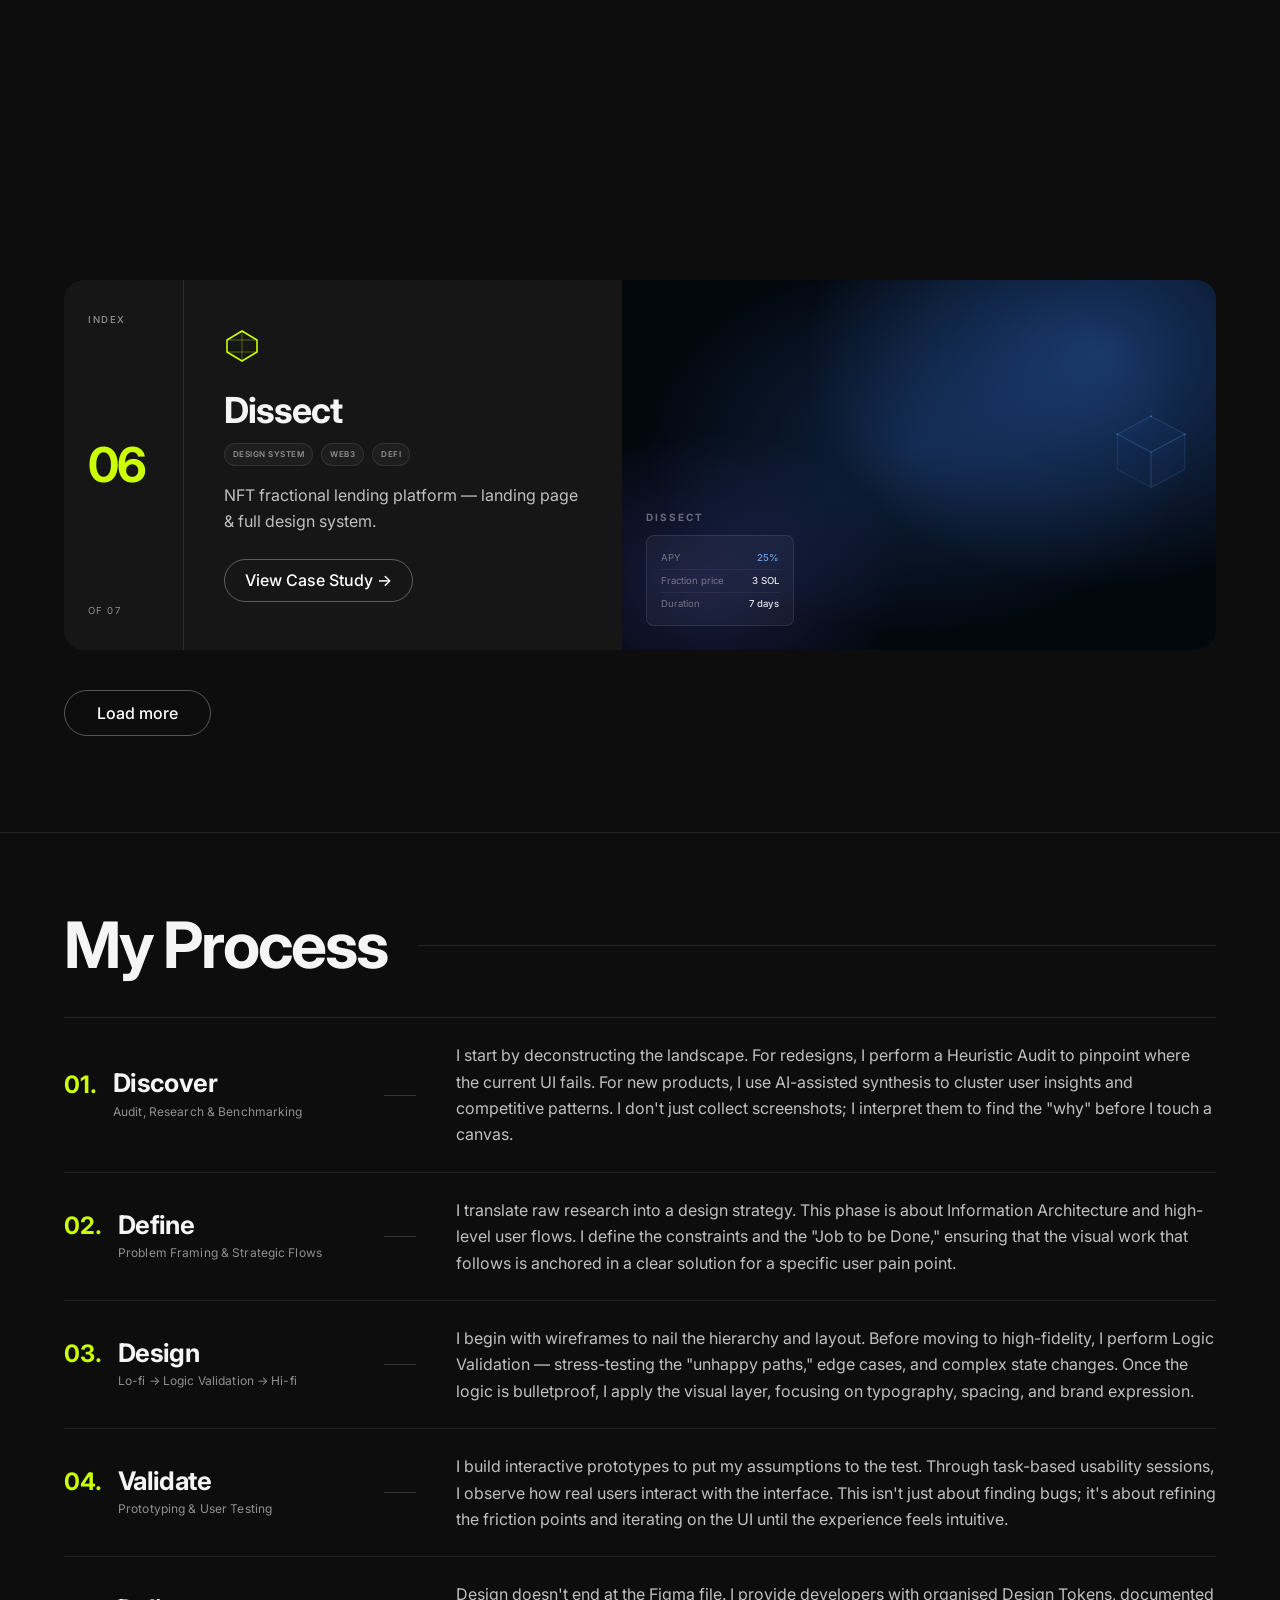
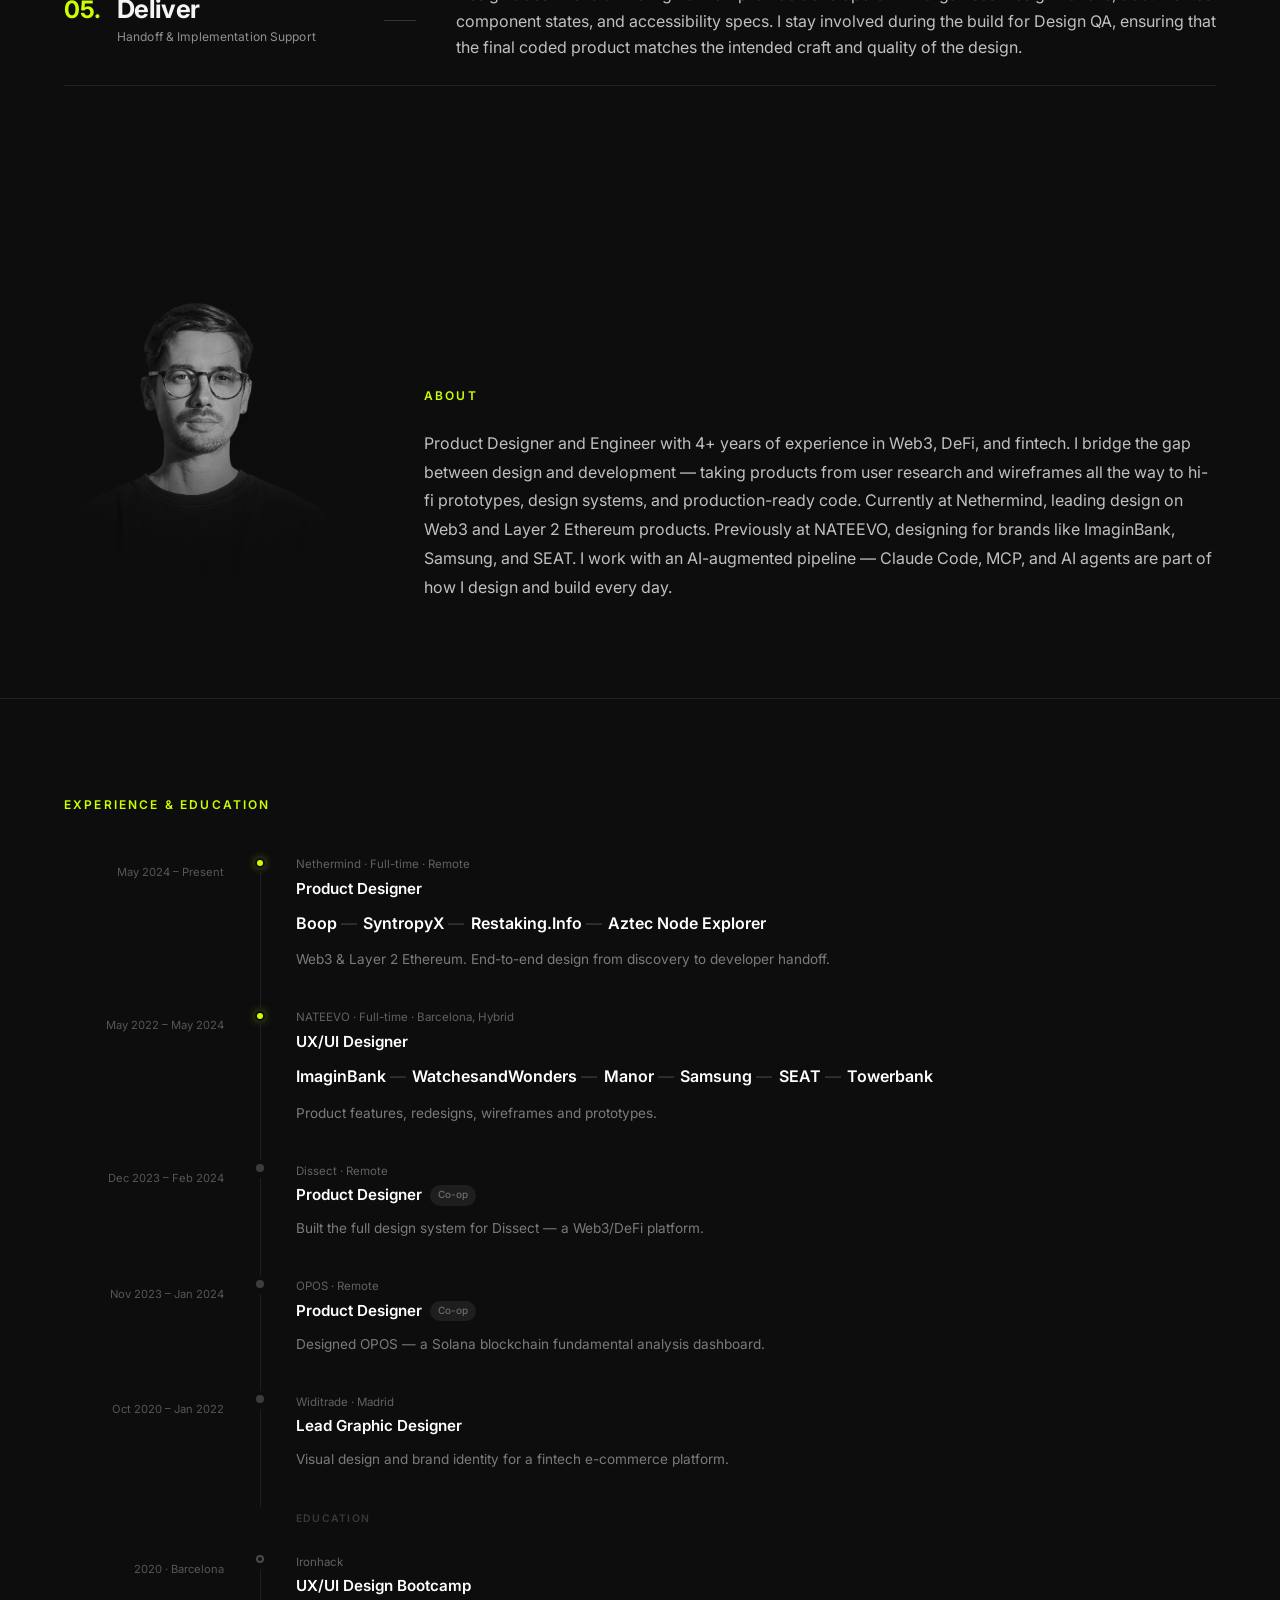
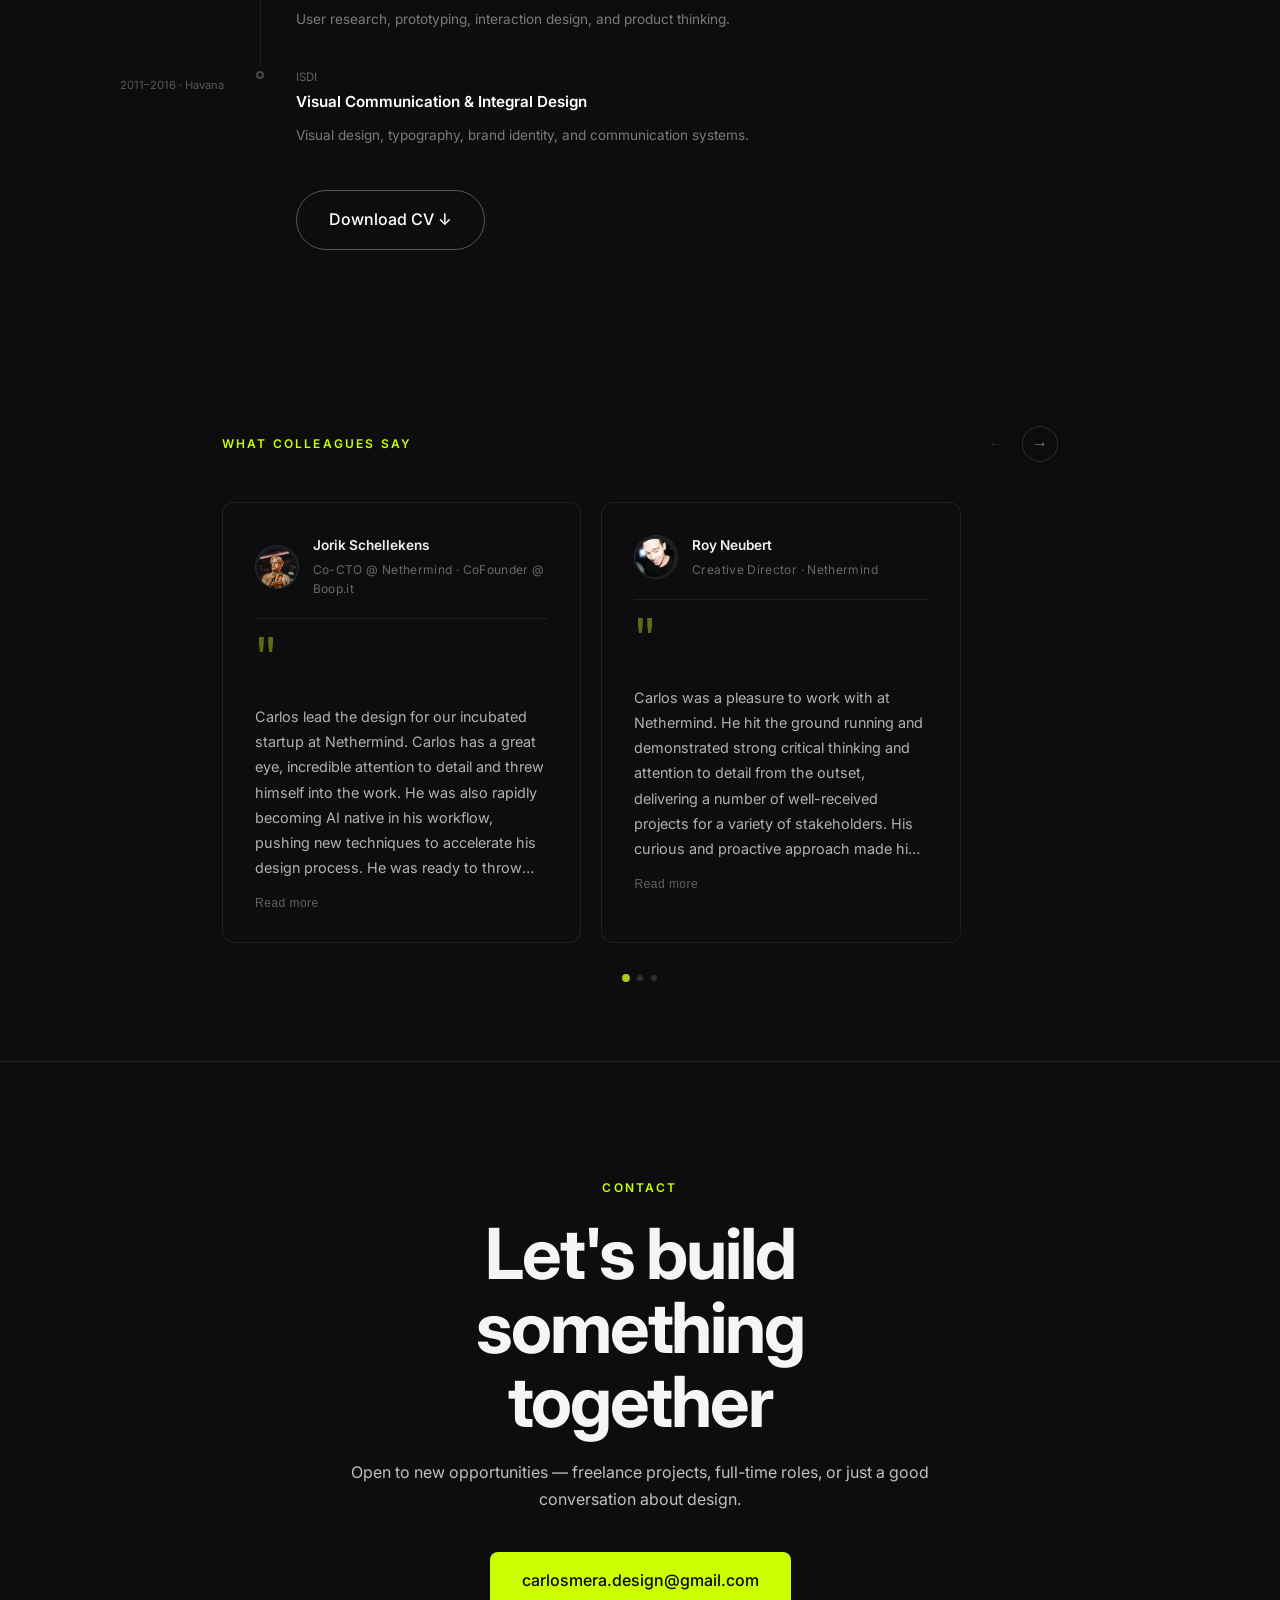
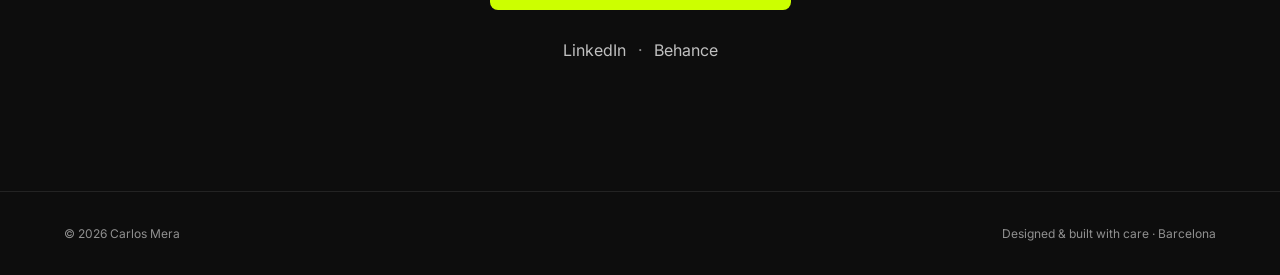
==== commit c1603413: "Stats bar: AI-augmented label → Human decisions, always" ====
--- a/index.html
+++ b/index.html
@@ -287,8 +287,8 @@
             <span class="stats-bar__label">domains</span>
           </div>
           <div class="stats-bar__item">
-            <span class="stats-bar__value">Human decision</span>
-            <span class="stats-bar__label">workflow</span>
+            <span class="stats-bar__value">AI-augmented</span>
+            <span class="stats-bar__label">Human decisions, always</span>
           </div>
         </div>
       </div>
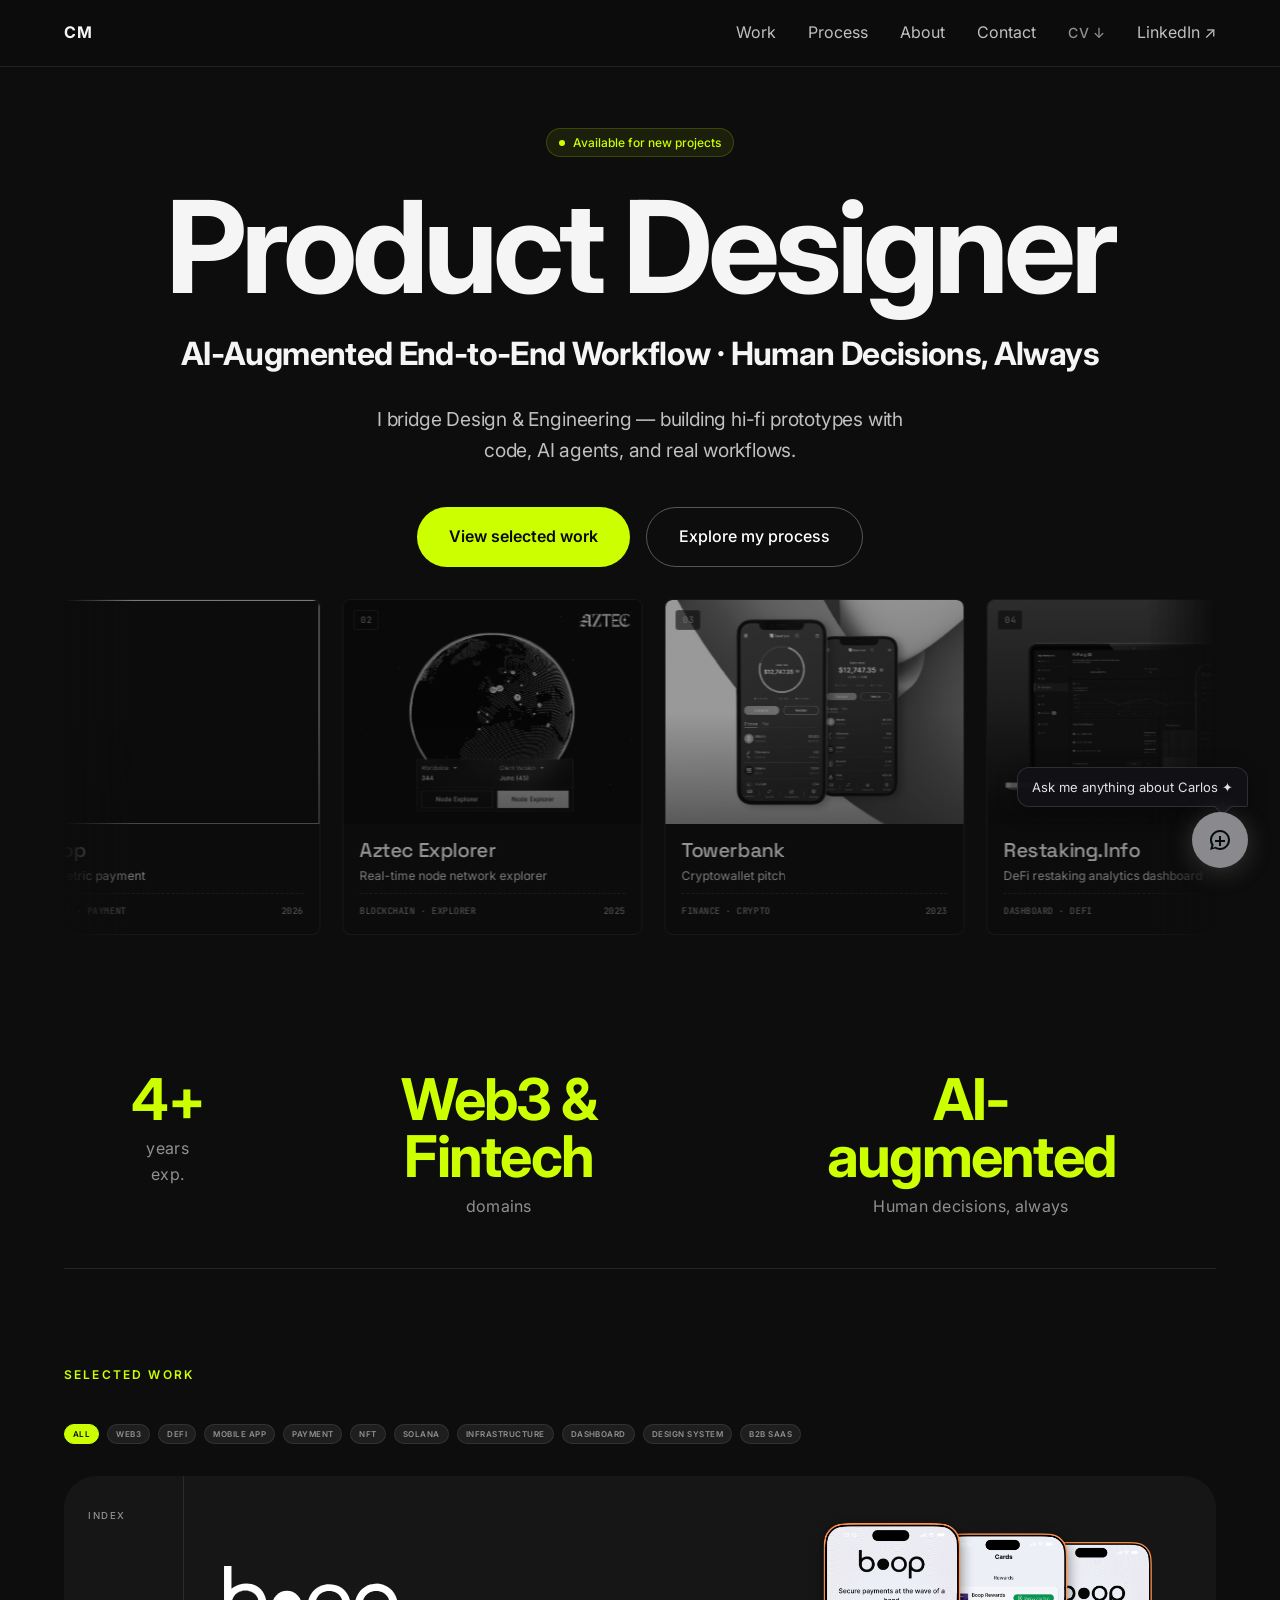
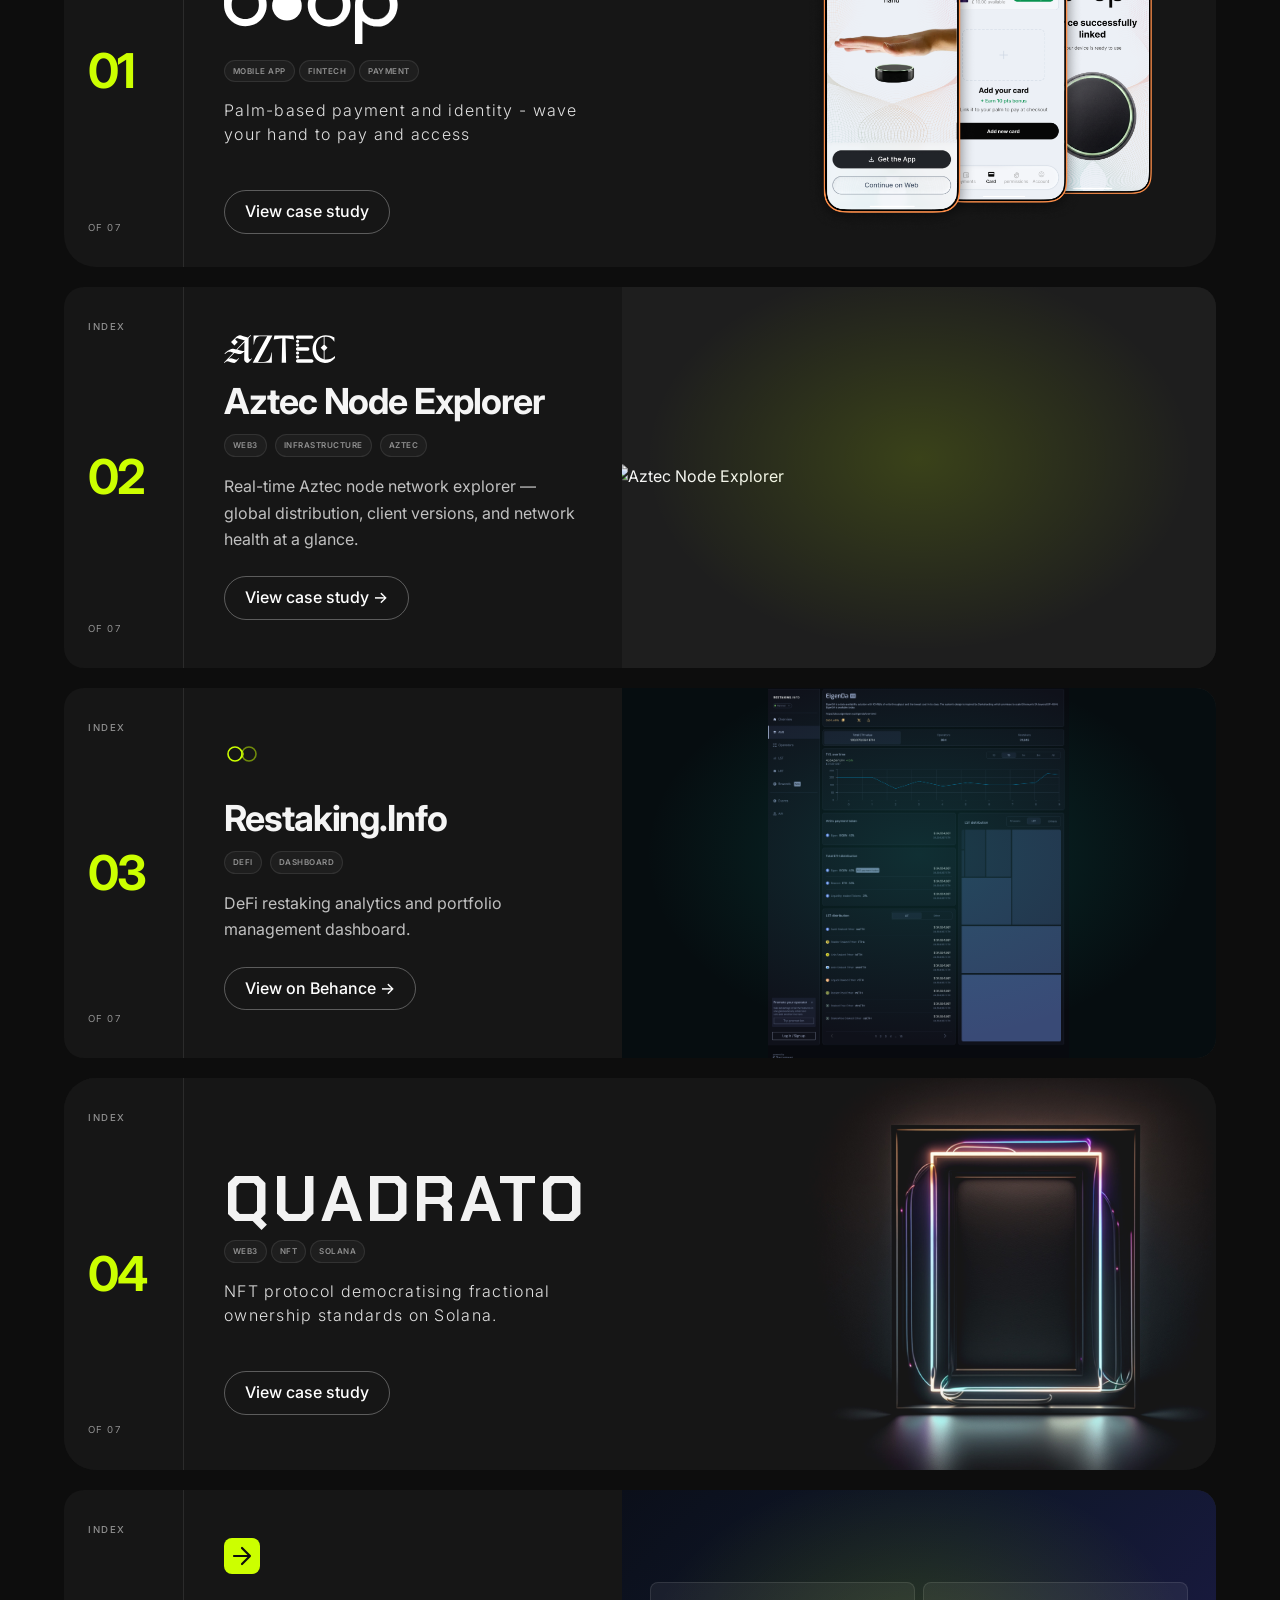
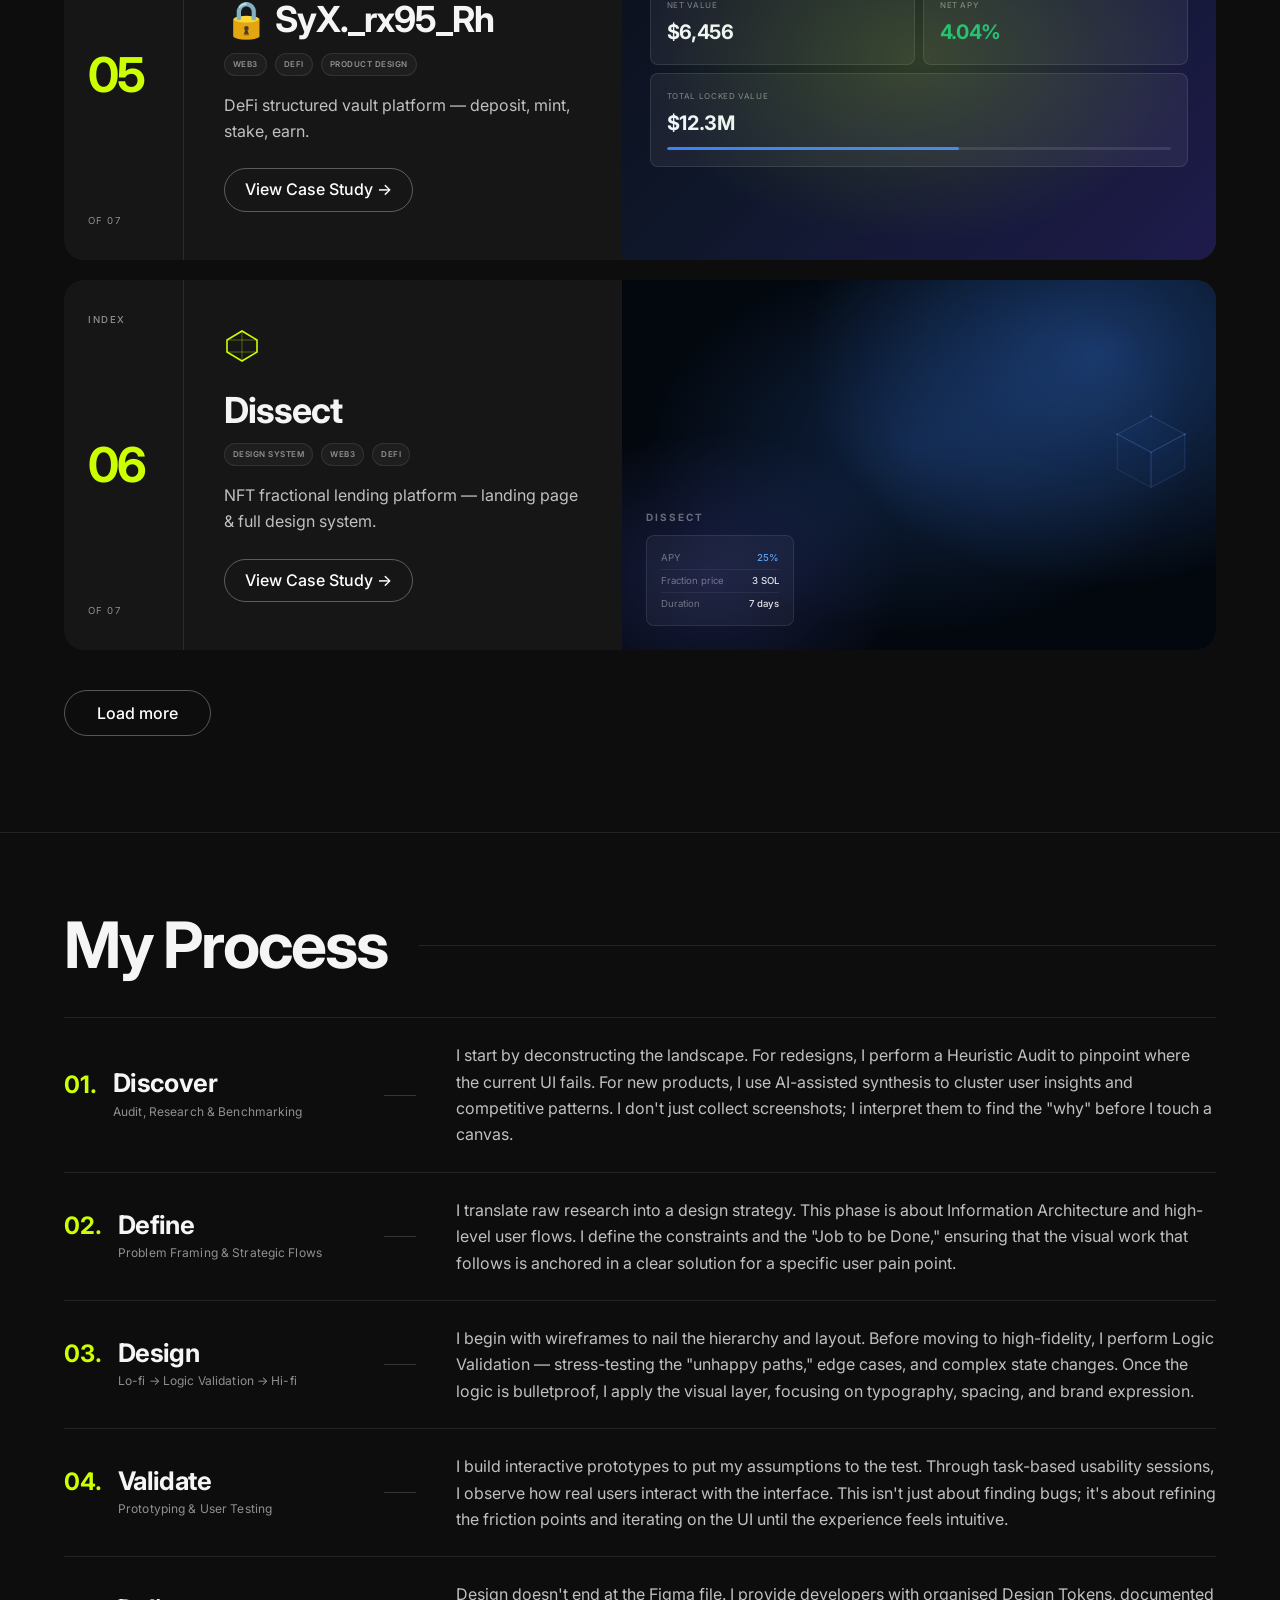
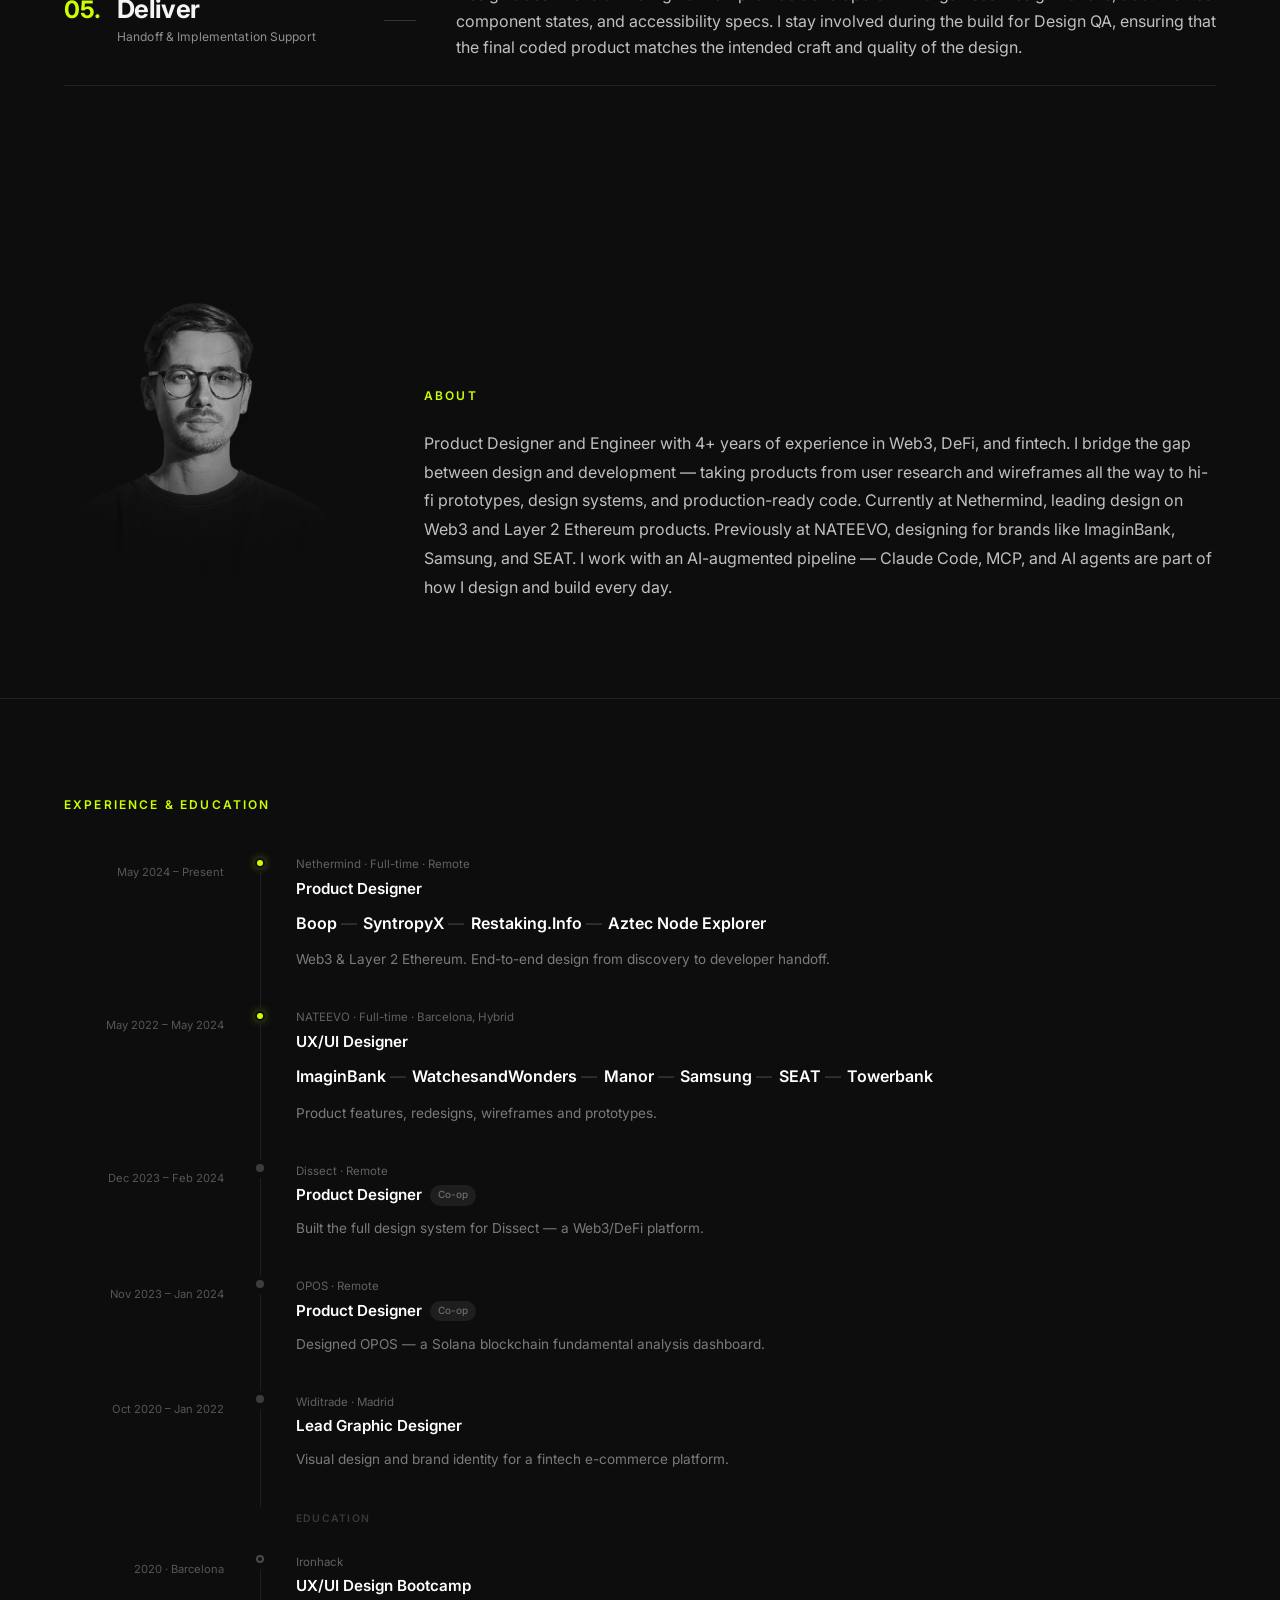
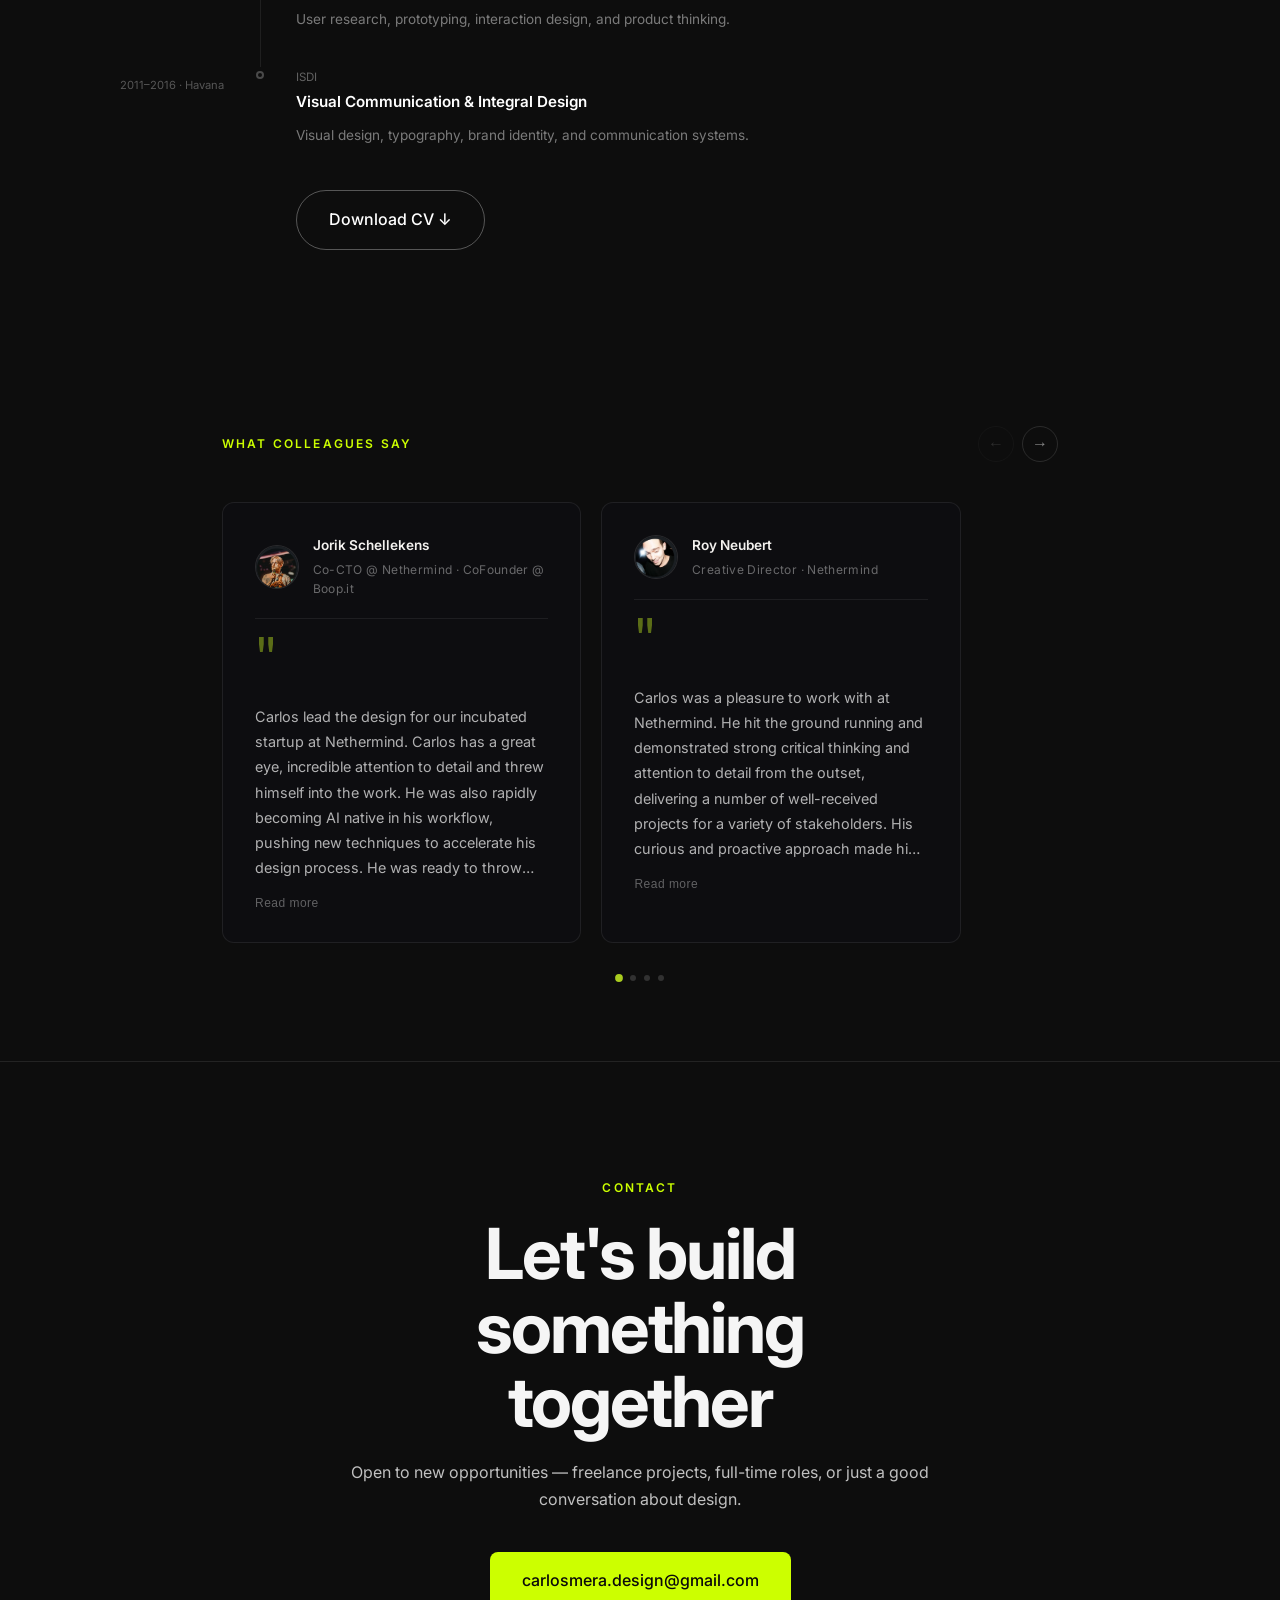
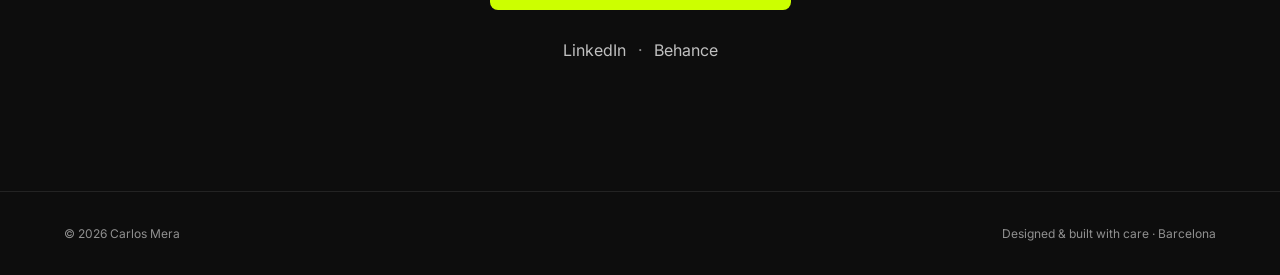
==== commit abddffea: "Testimonials: add Antonio Lendínez (NATEEVO Operations Director) New 4th carousel card with headshot" ====
--- a/index.html
+++ b/index.html
@@ -853,11 +853,25 @@
               <button class="vcard__read-more">Read more</button>
             </div>
 
+            <div class="vcard fade-in">
+              <div class="vcard__author">
+                <div class="vcard__avatar"><img src="avatar-antonio.png" alt="Antonio Lendínez"></div>
+                <div class="vcard__info">
+                  <span class="vcard__name">Antonio Lendínez</span>
+                  <span class="vcard__role">Operations Director · NATEEVO</span>
+                </div>
+              </div>
+              <div class="vcard__quote">"</div>
+              <p class="vcard__text">I had the chance to work with Carlos for around two years during his time at NATEEVO, and it was a great experience. During that time, he worked as a UX/UI and Product Designer for a variety of clients, including ImaginBank, Watches &amp; Wonders or SEAT. Across all these projects, Carlos consistently showed a strong commitment to delivering great work and always brought valuable ideas to the table. One of his biggest strengths is his ability to build great relationships with clients. He creates trust naturally and helps foster a positive and collaborative working environment, which makes a real difference in any project. I really appreciated his attitude, dedication, and the energy he brought to the team every day. I would happily recommend Carlos to any company looking for someone who combines creativity, design skills, and strategic thinking.</p>
+              <button class="vcard__read-more">Read more</button>
+            </div>
+
           </div>
         </div>
 
         <div class="voices__dots" id="vDots">
           <button class="voices__dot active"></button>
+          <button class="voices__dot"></button>
           <button class="voices__dot"></button>
           <button class="voices__dot"></button>
         </div>
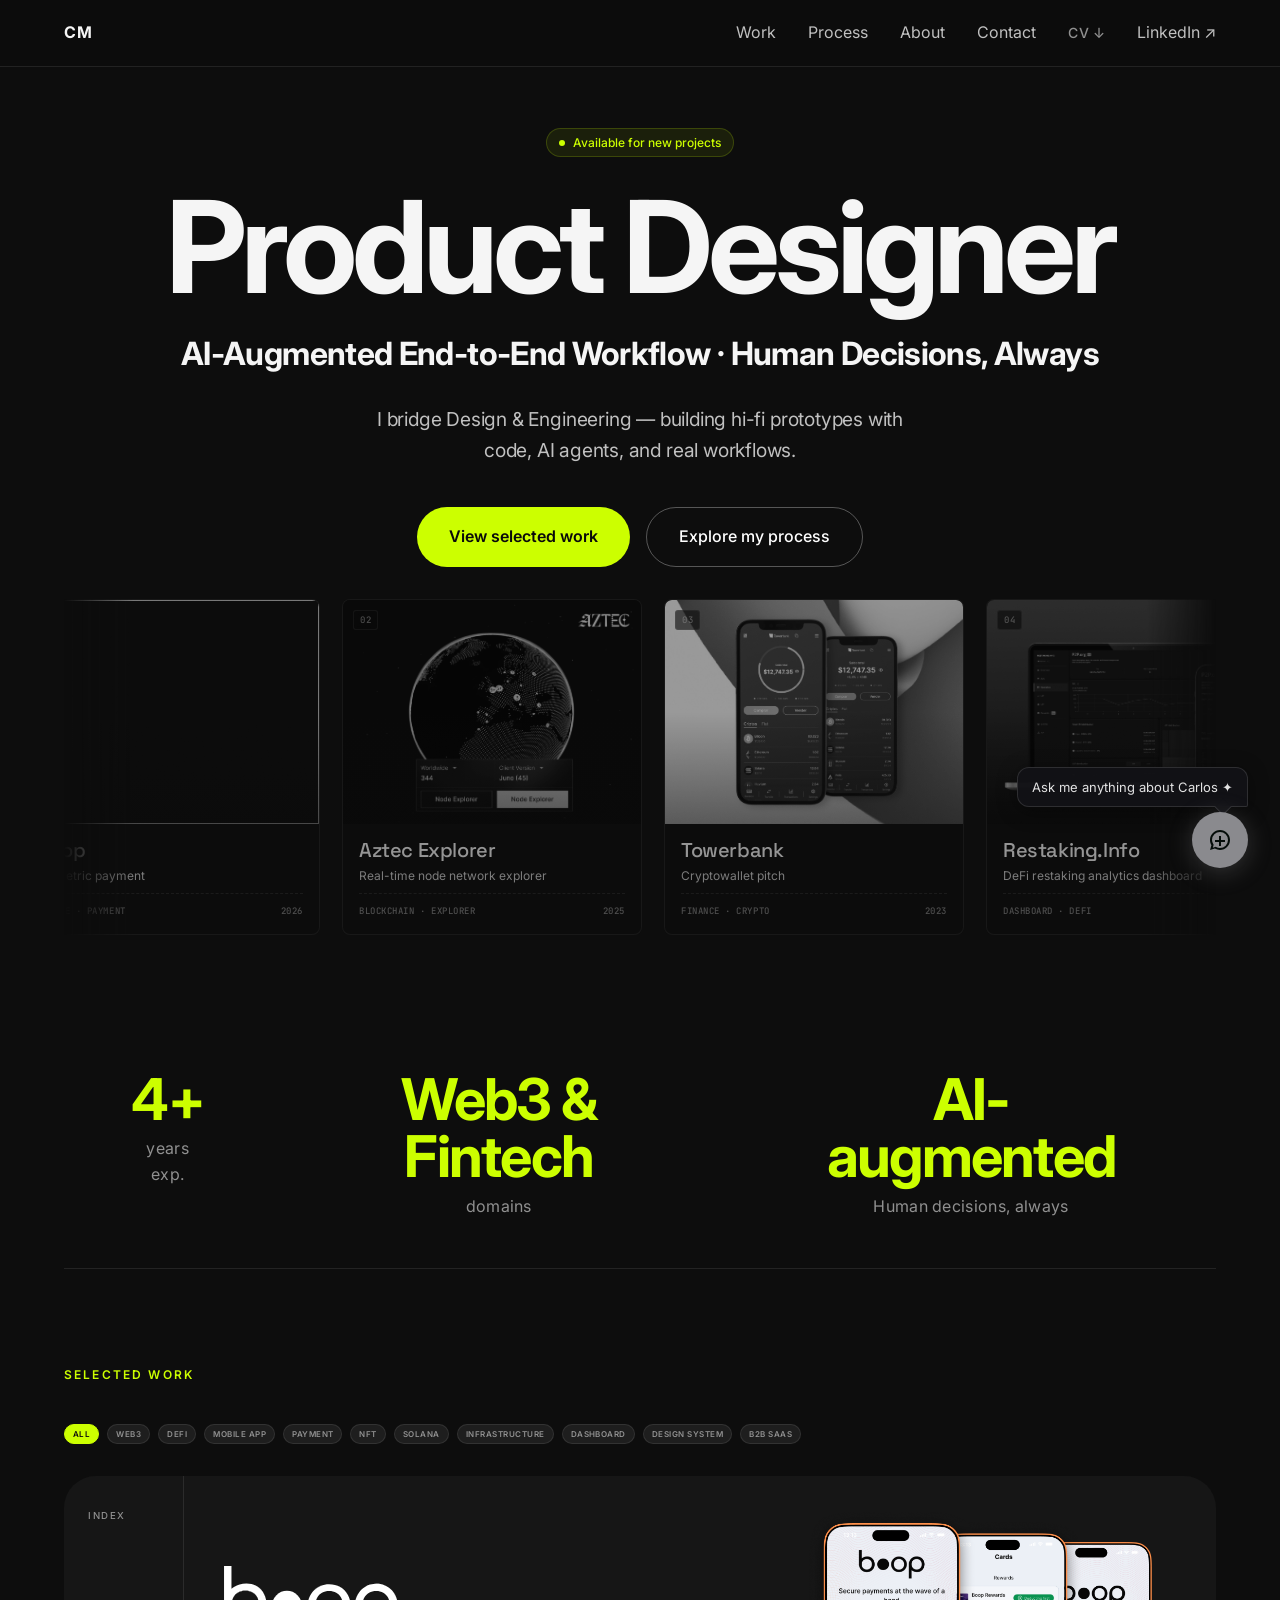
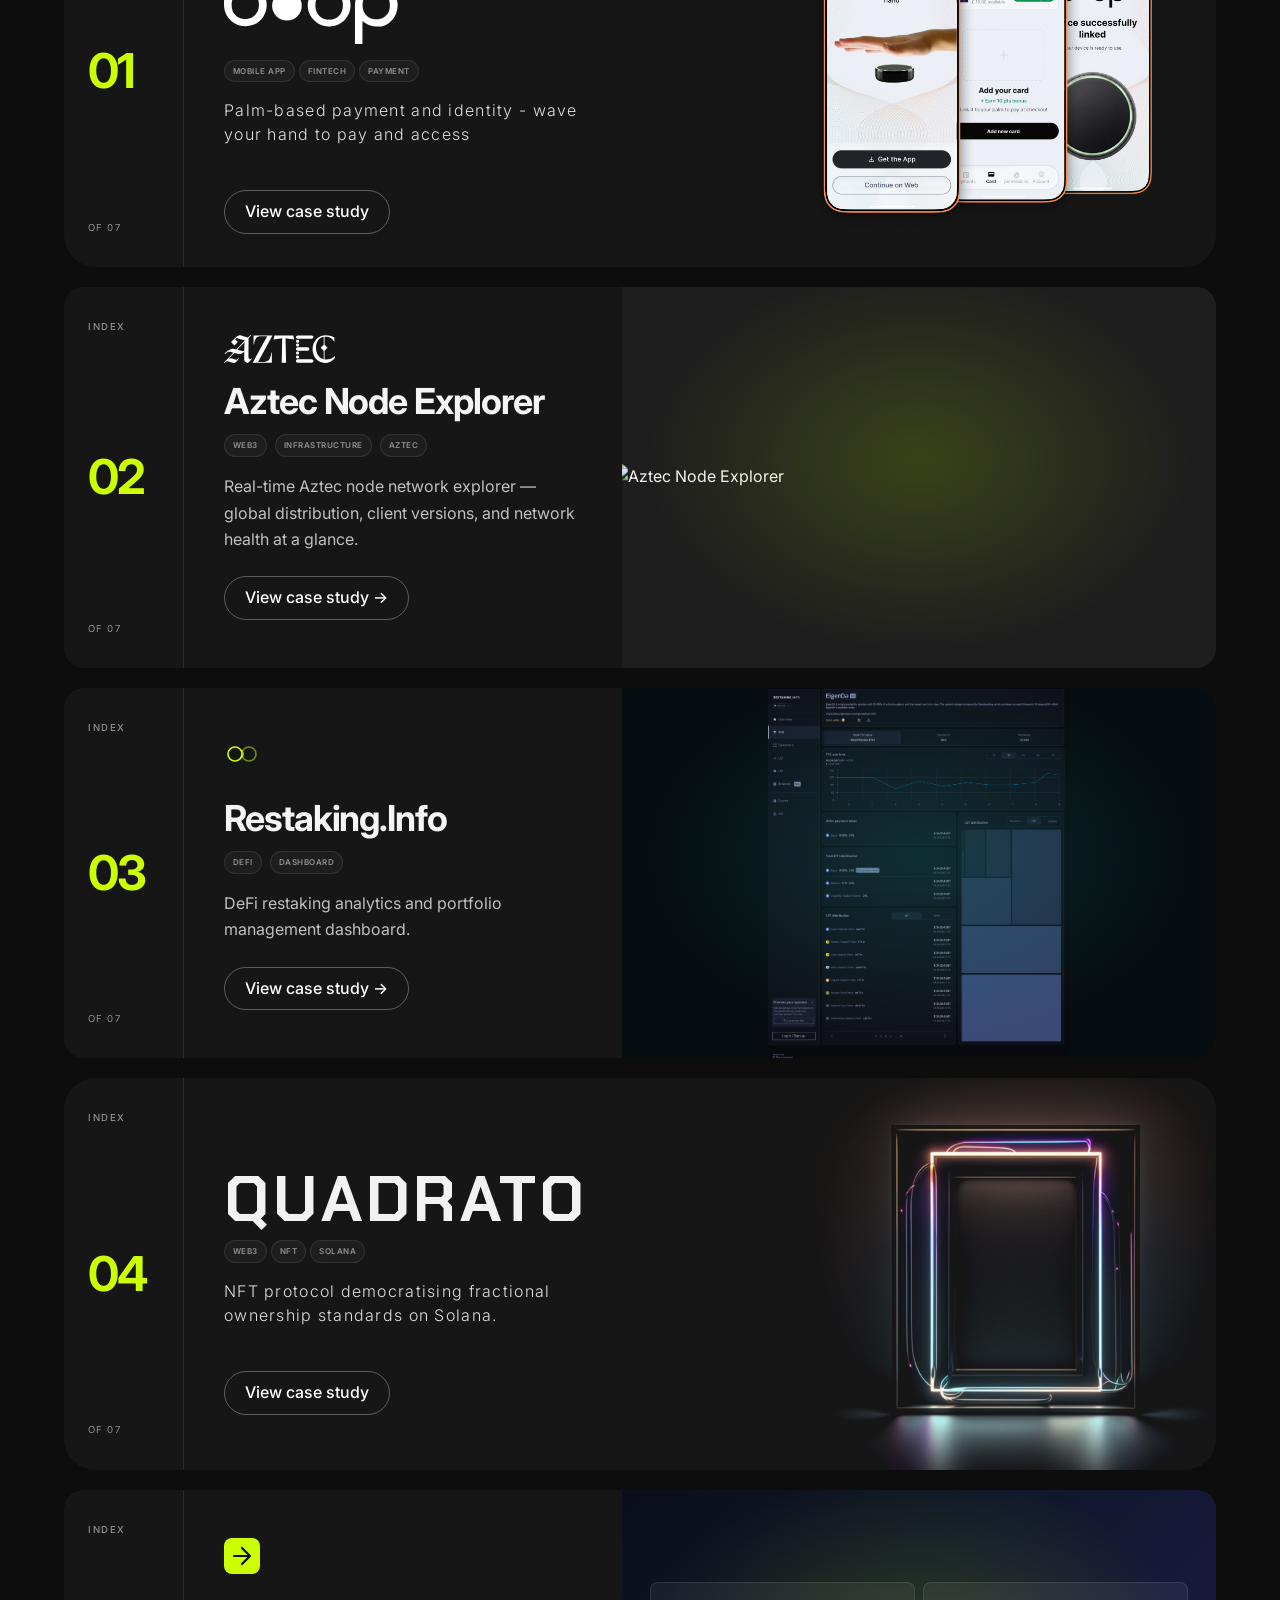
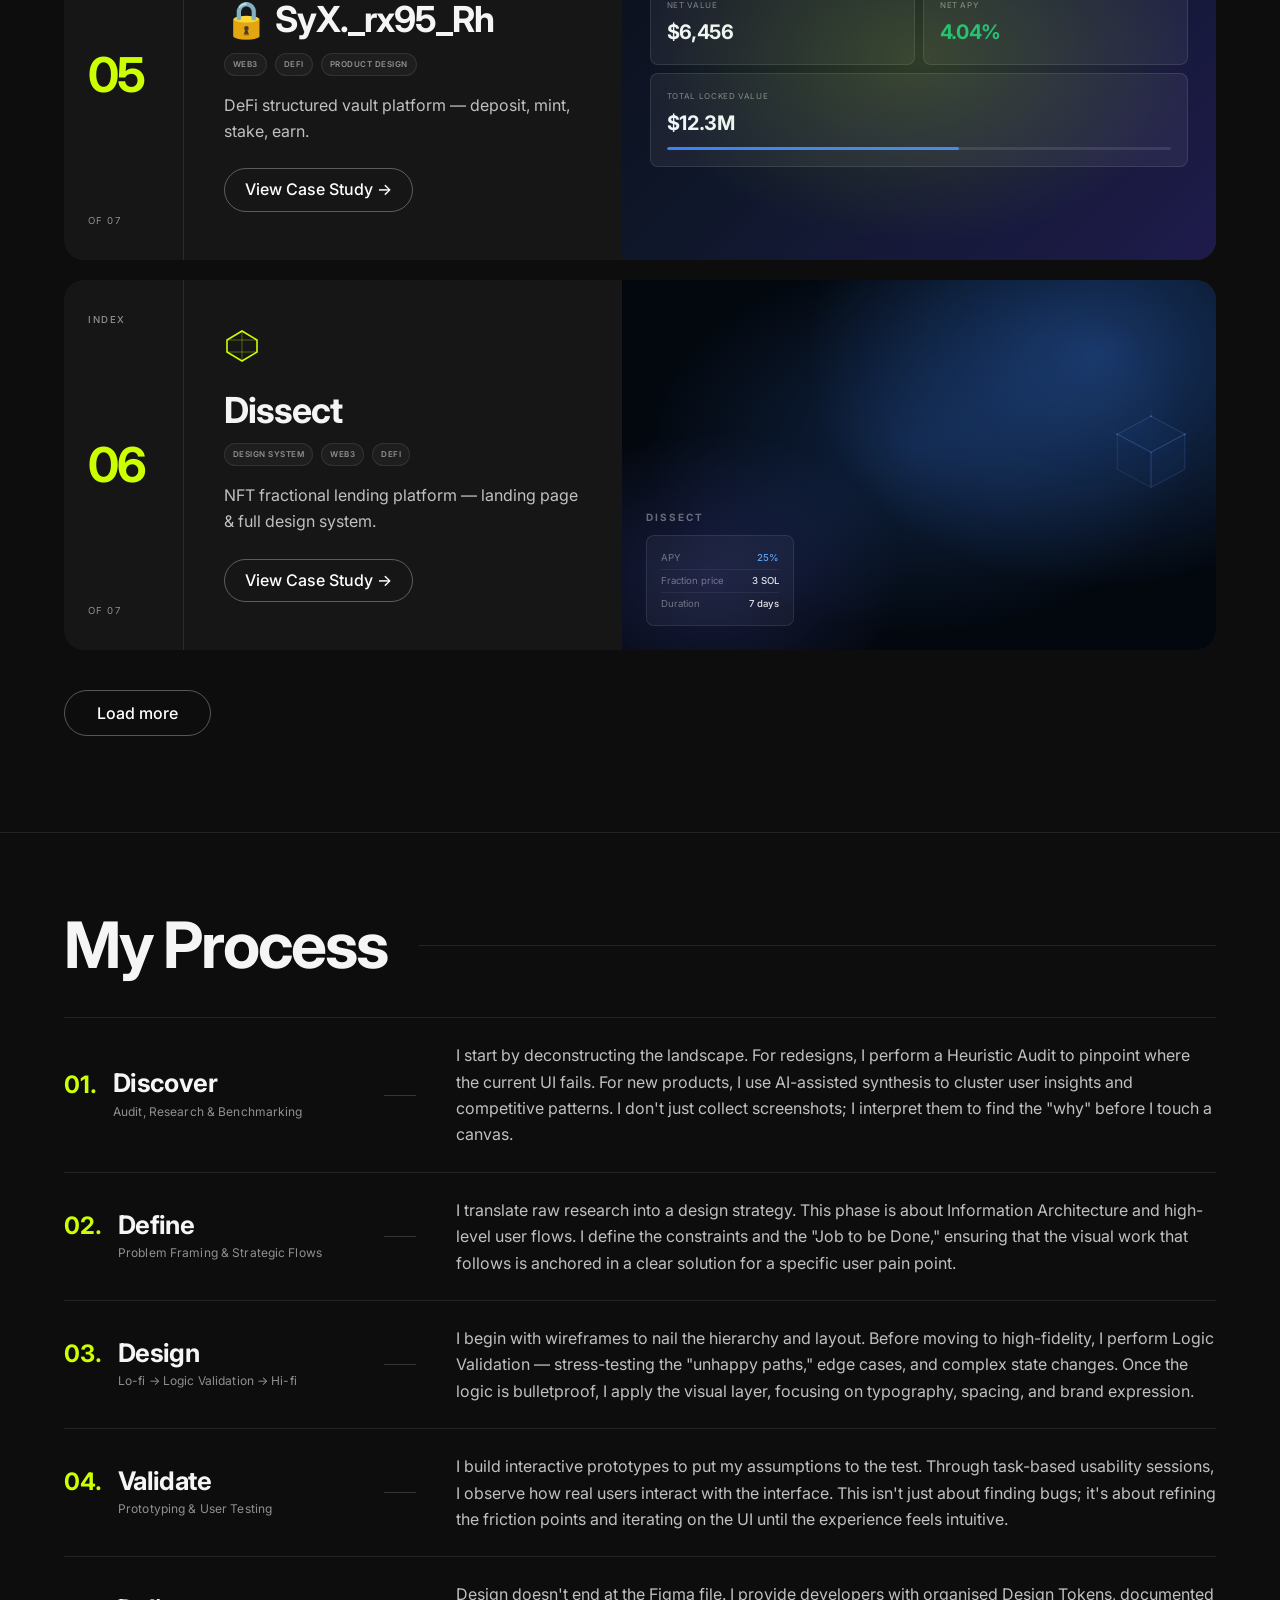
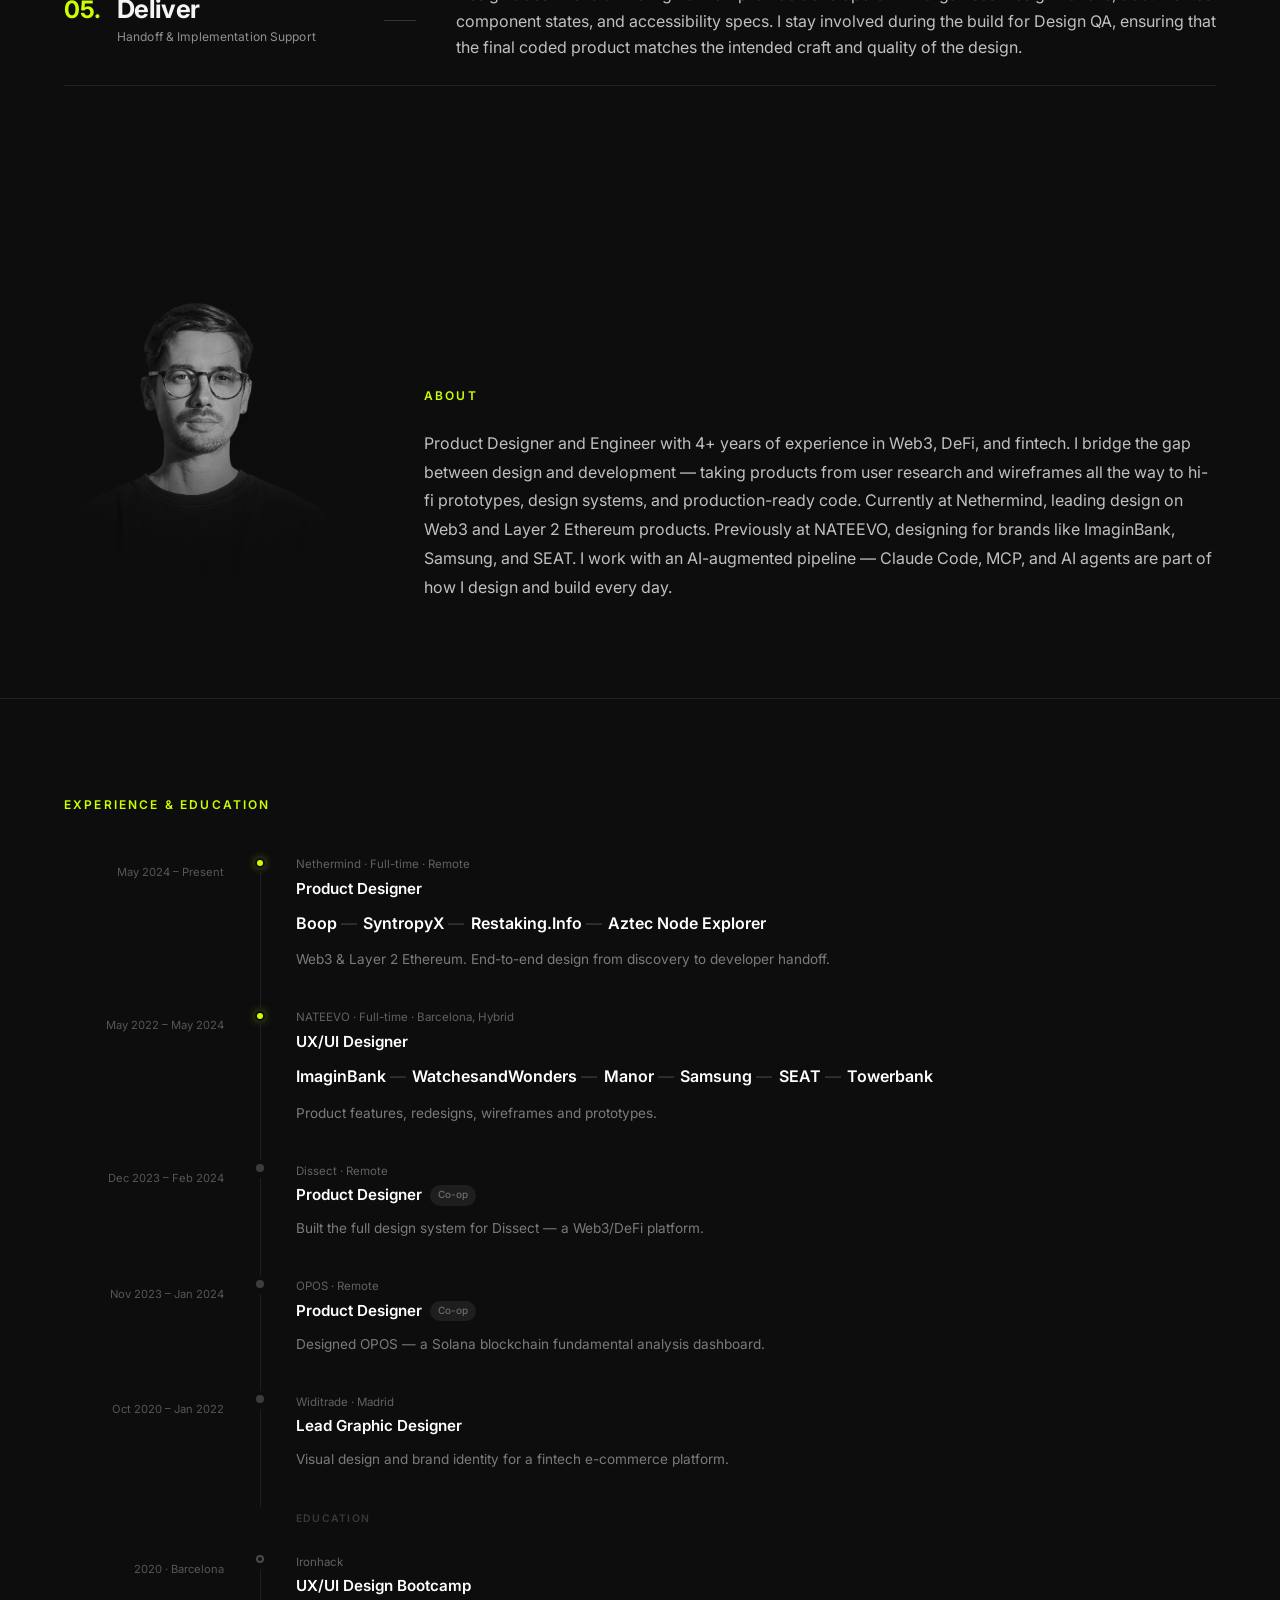
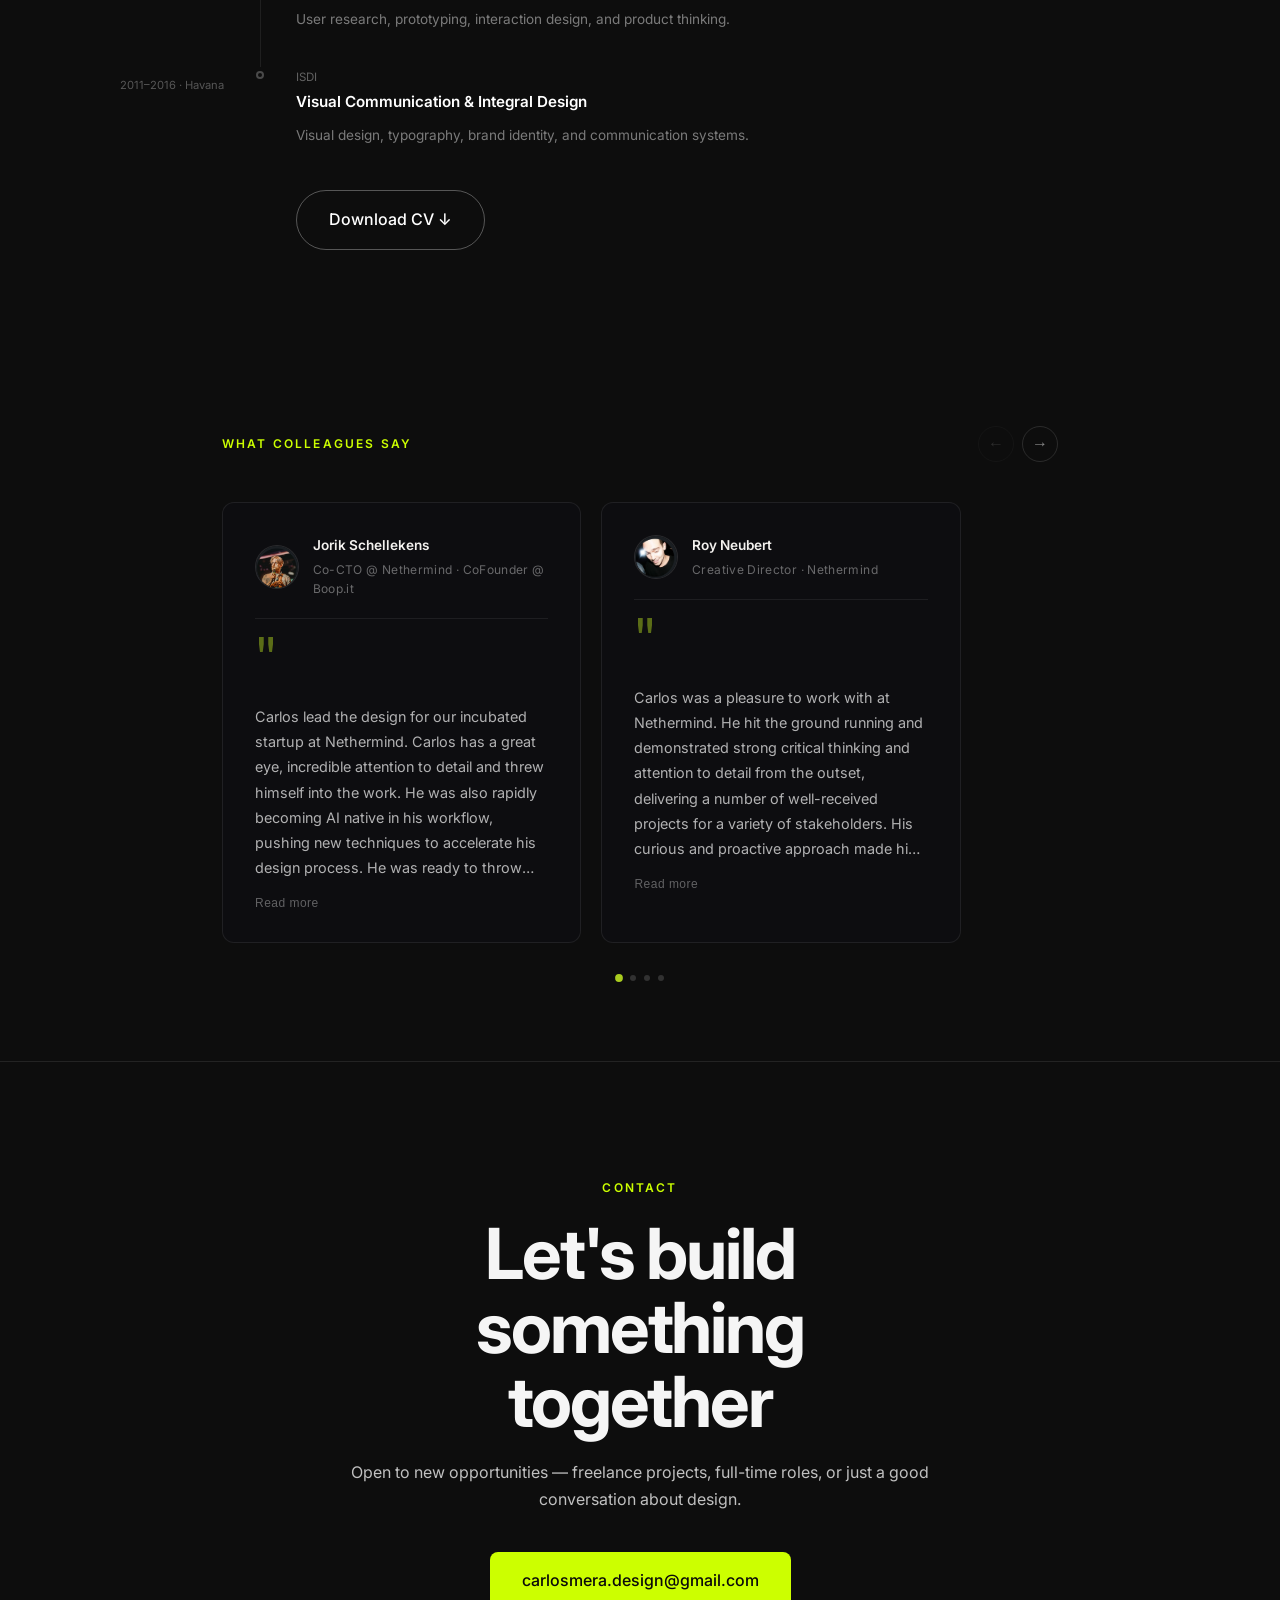
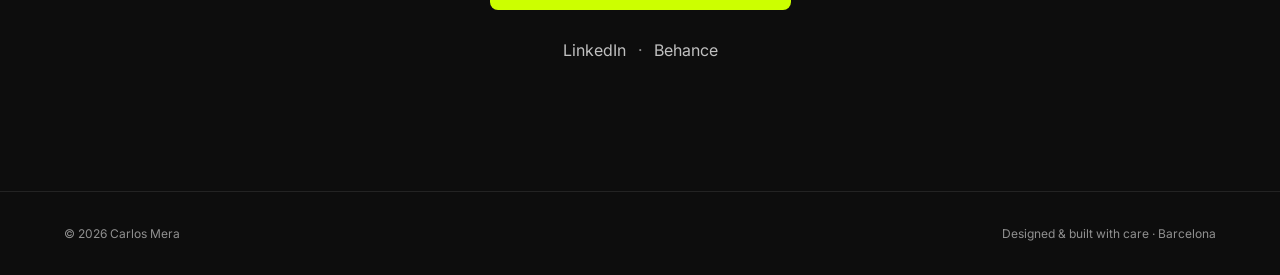
==== commit 5fb2ca7c: "Fix Restaking.Info CTA: View case study instead of View on Behance" ====
--- a/index.html
+++ b/index.html
@@ -385,7 +385,7 @@
               <span class="tag">Dashboard</span>
             </div>
             <p class="pcard__desc">DeFi restaking analytics and portfolio management dashboard.</p>
-            <span class="pcard__cta">View on Behance →</span>
+            <span class="pcard__cta">View case study →</span>
           </div>
           <div class="pcard__right">
             <div class="pcard__glow pcard__glow--teal"></div>
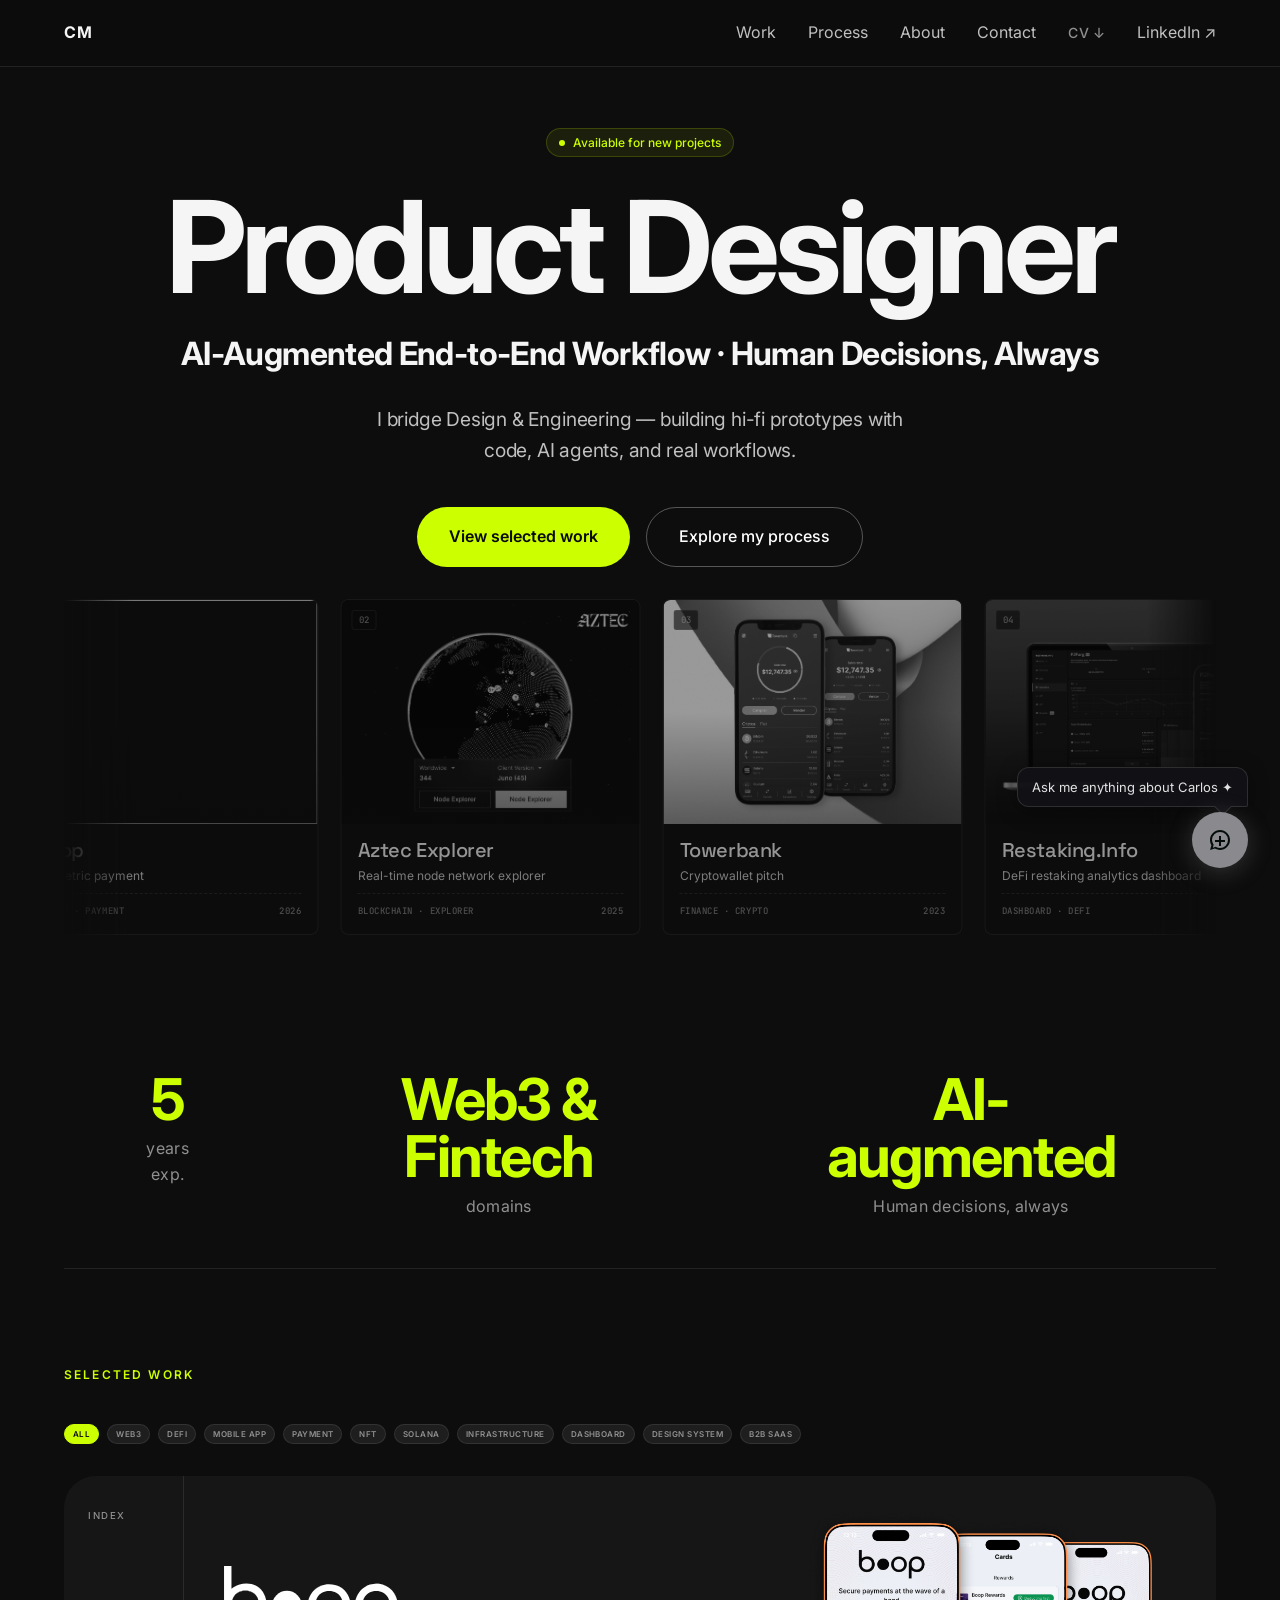
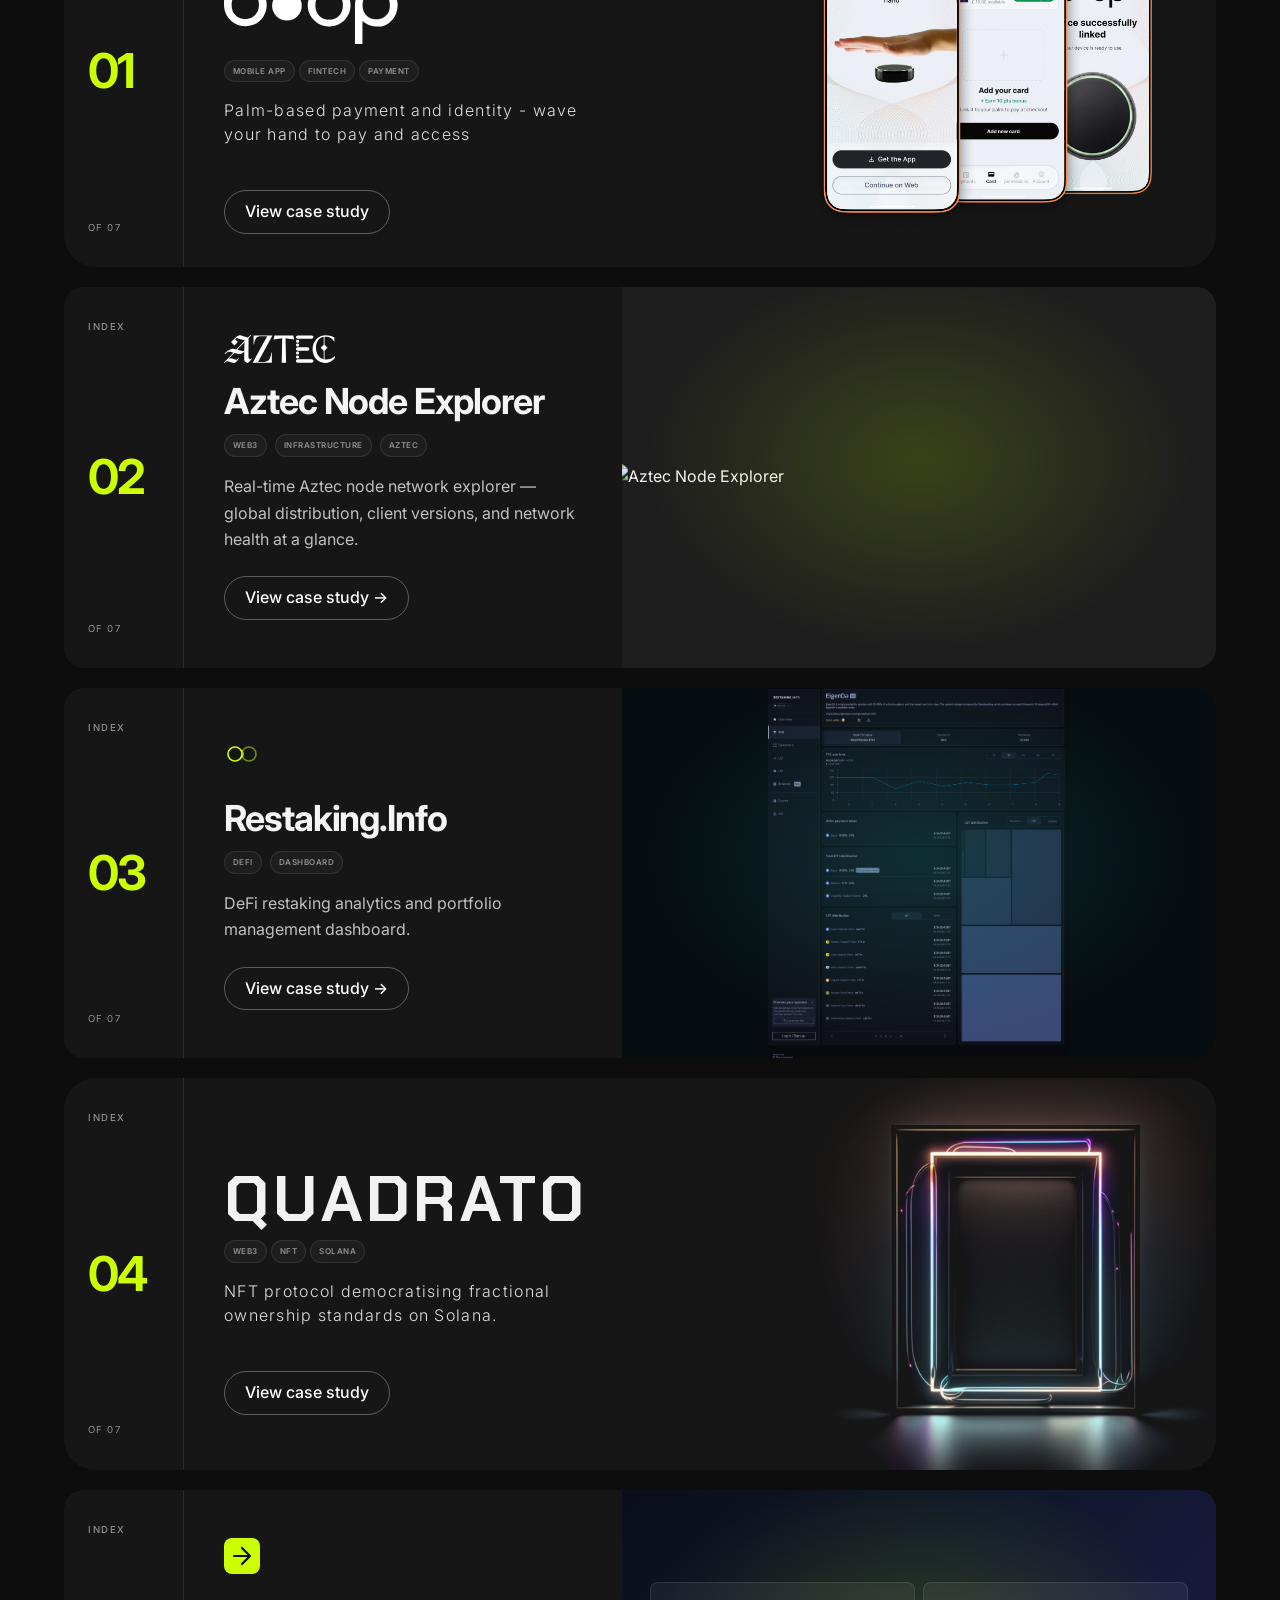
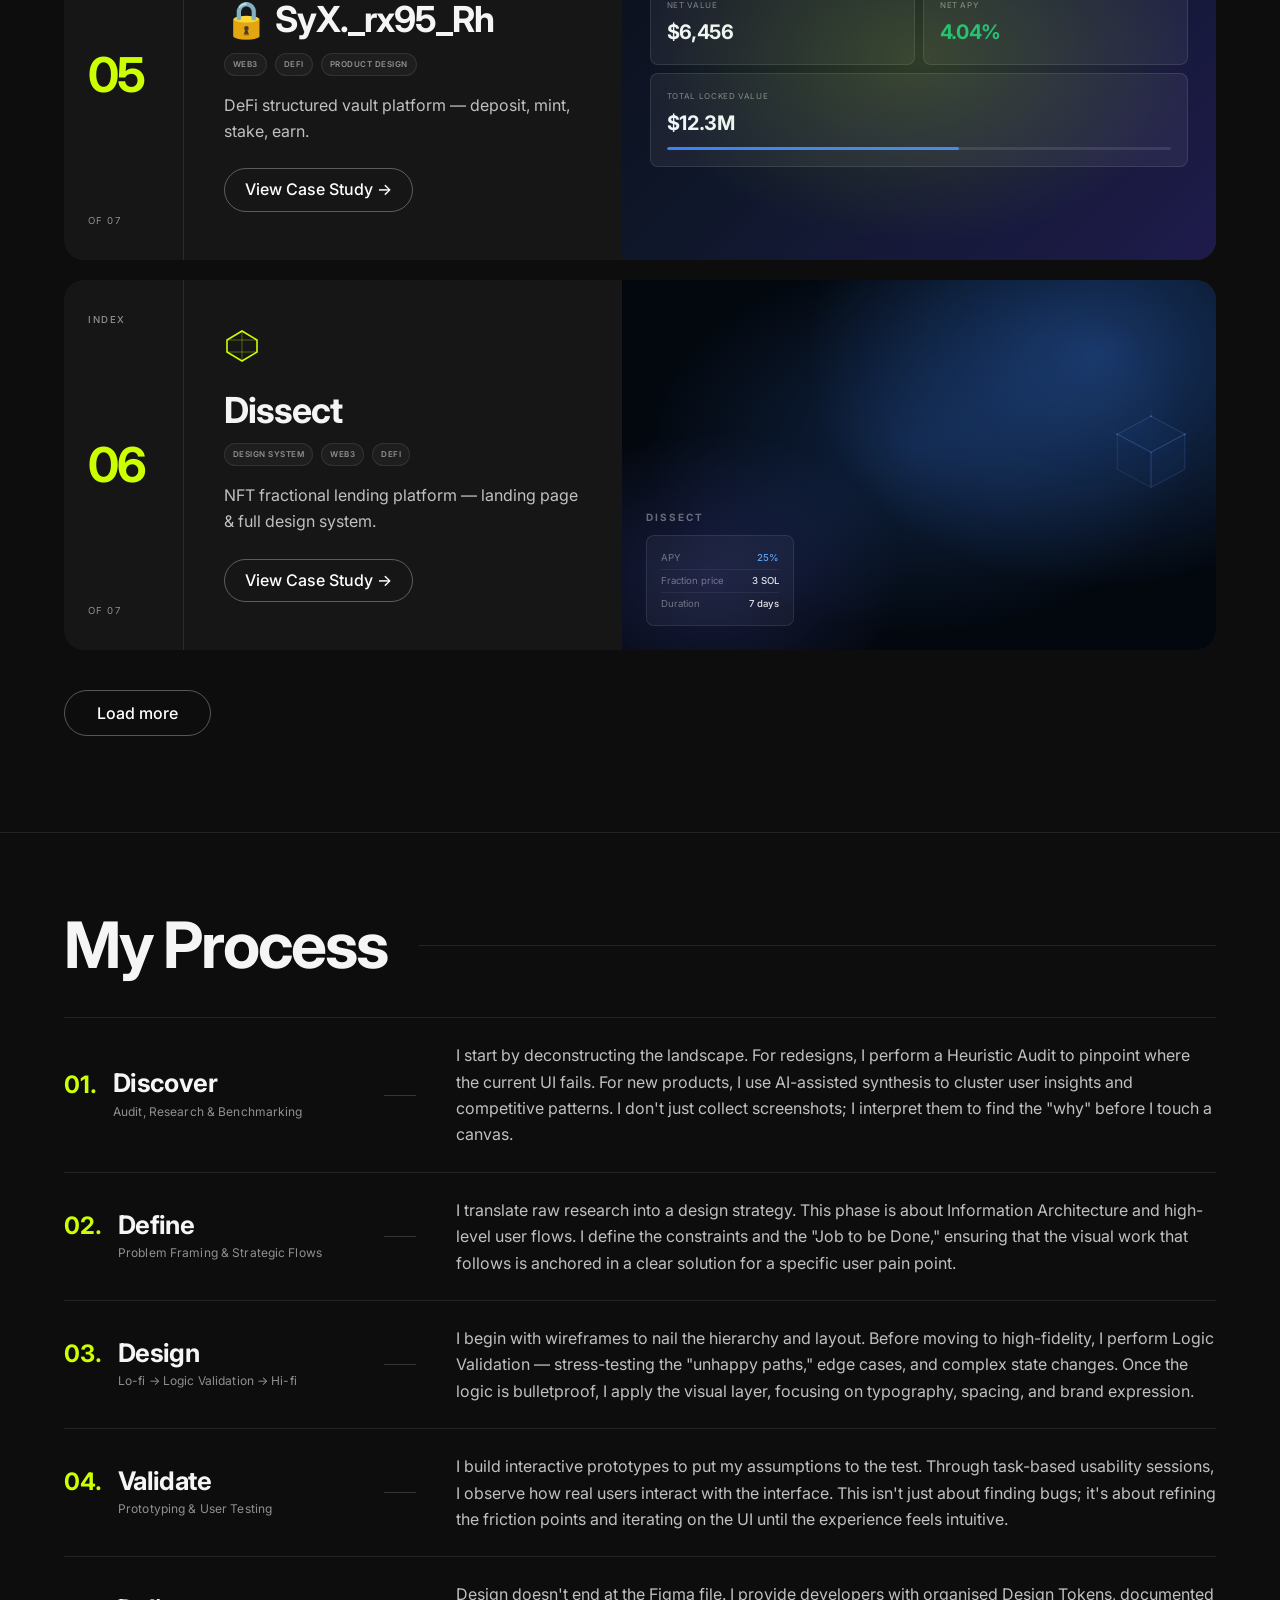
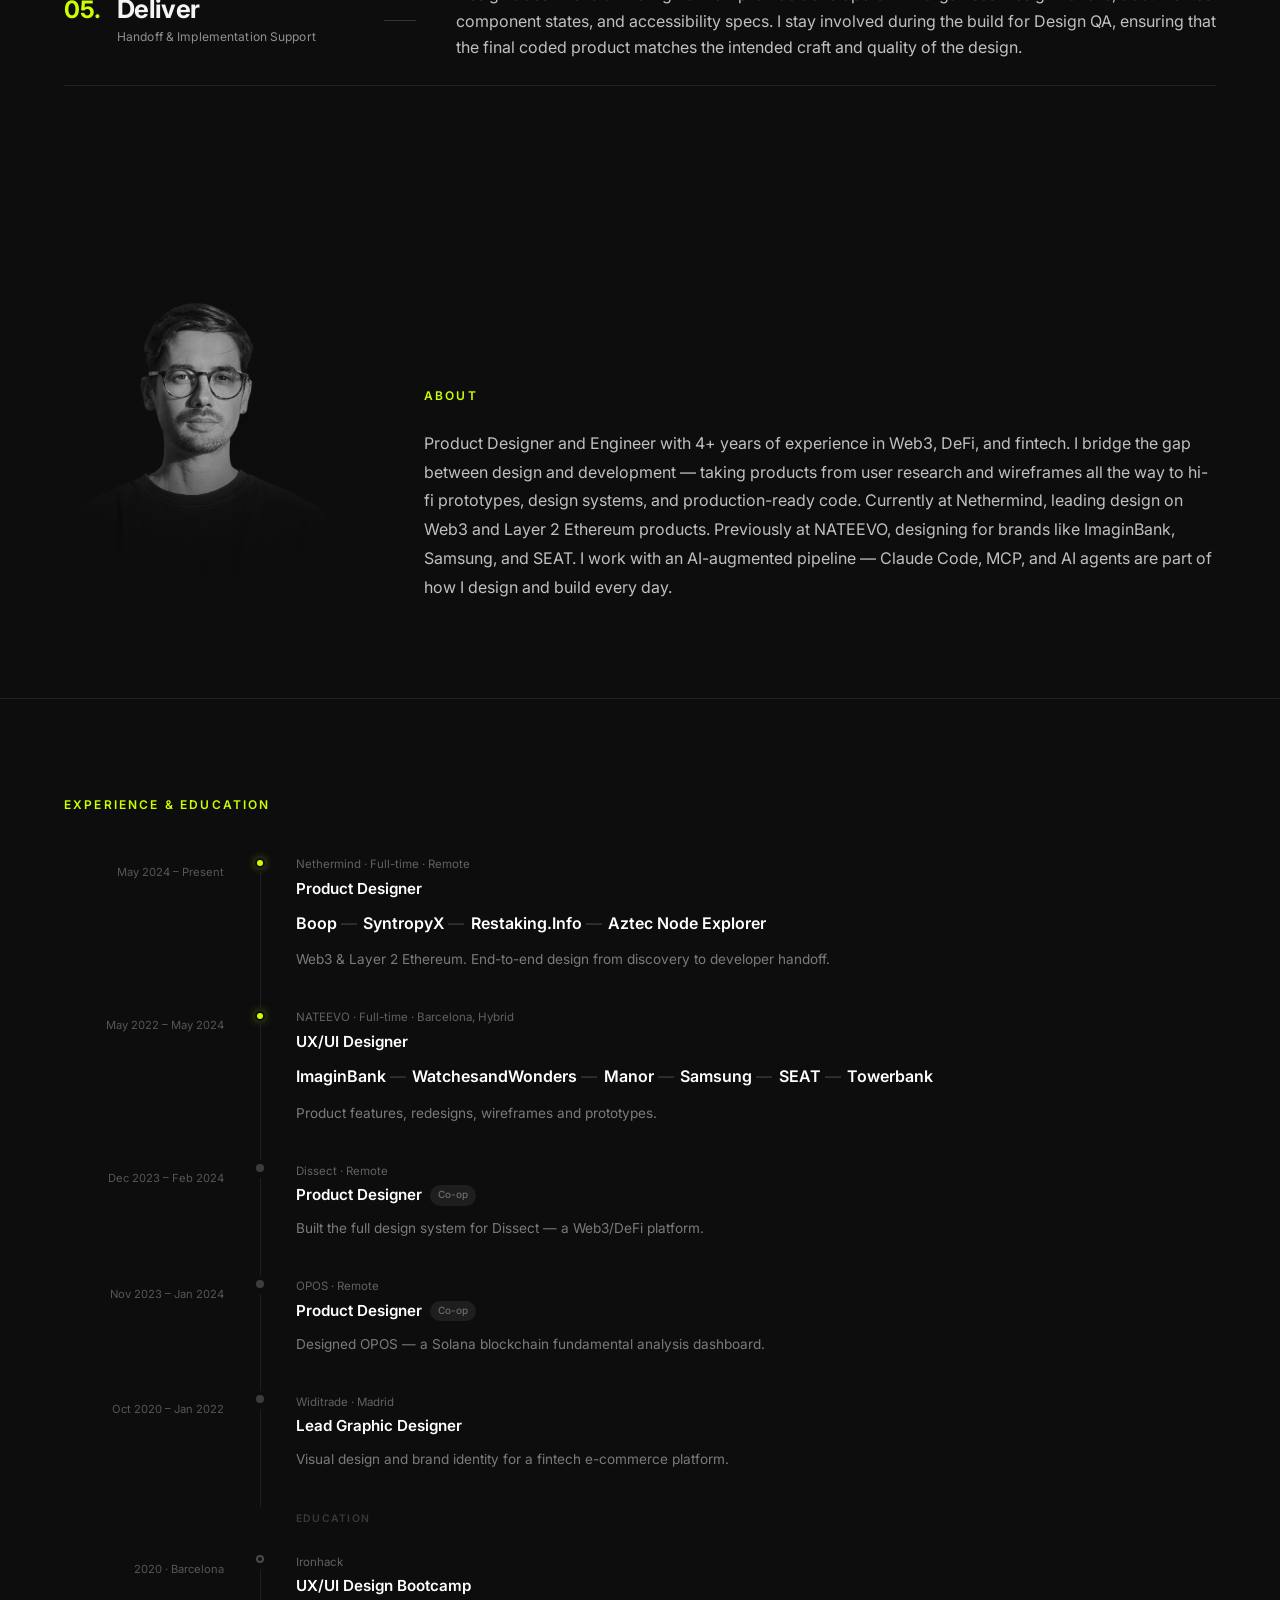
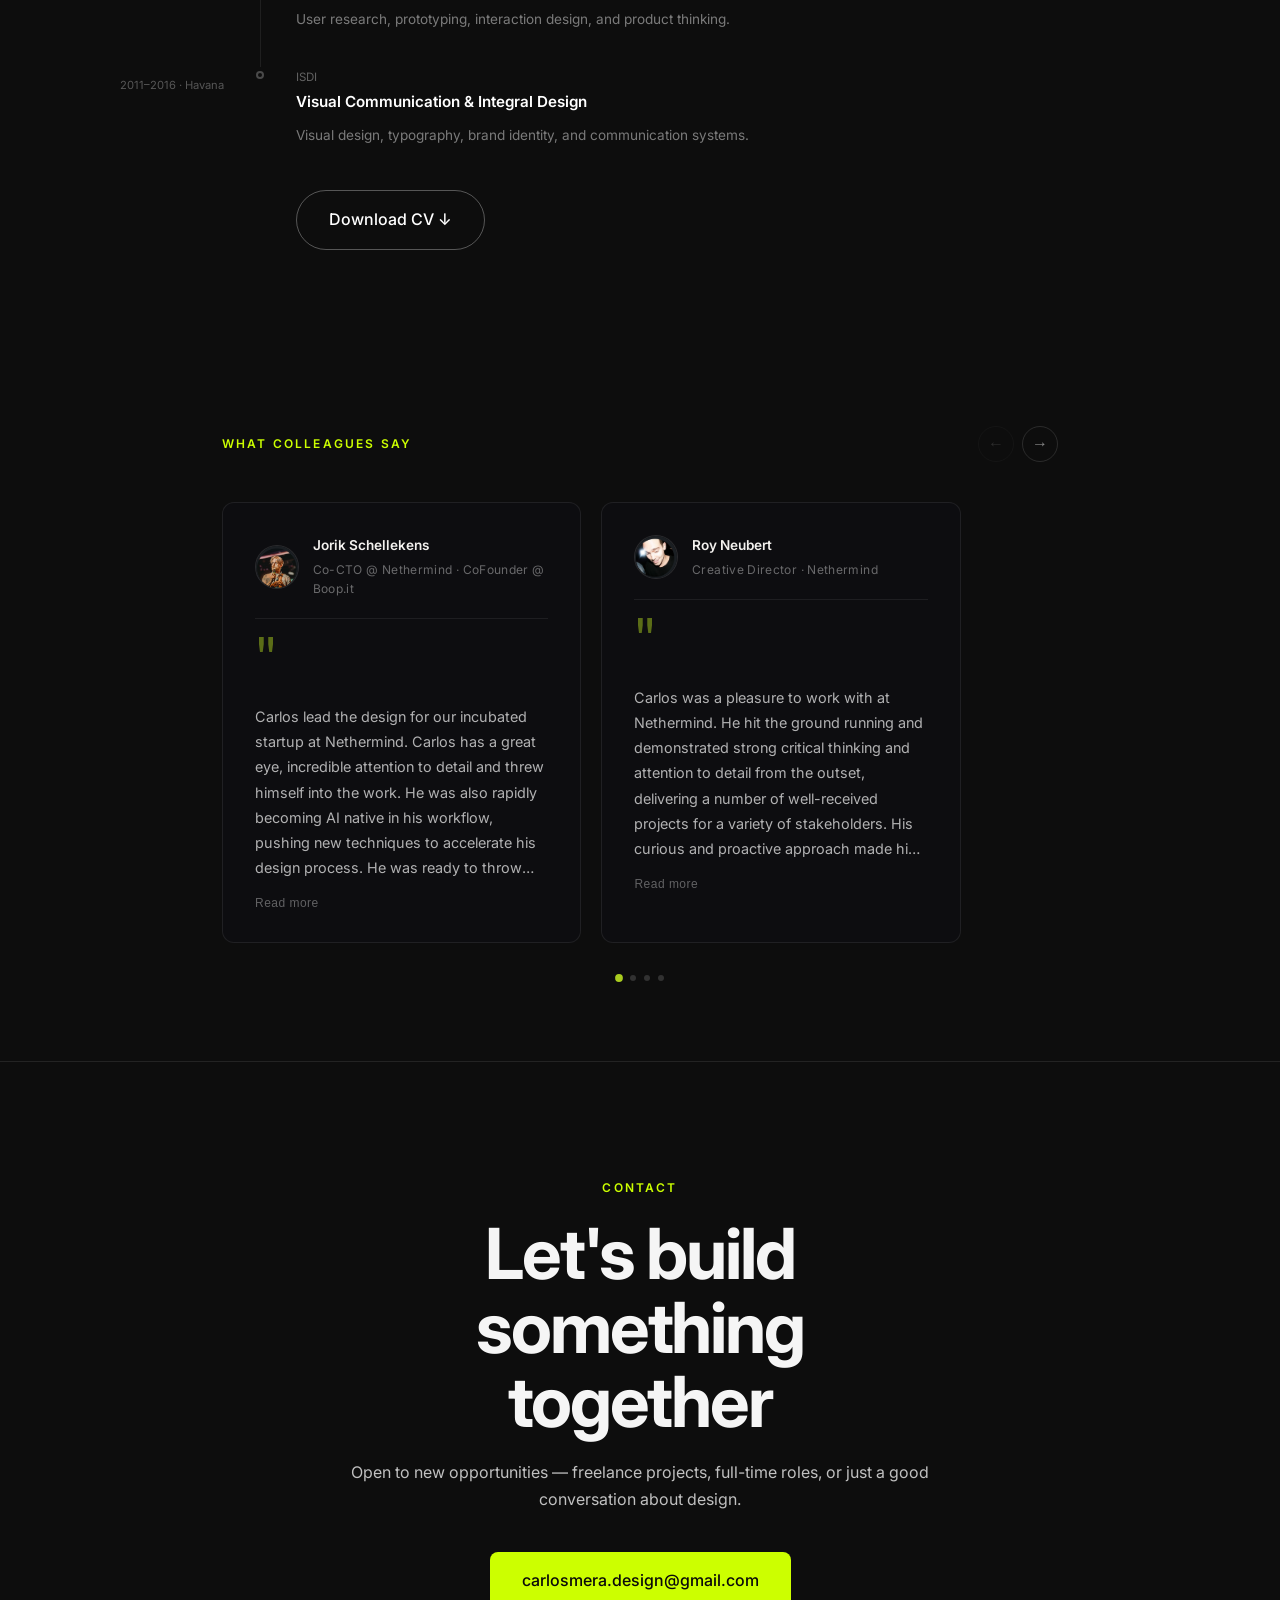
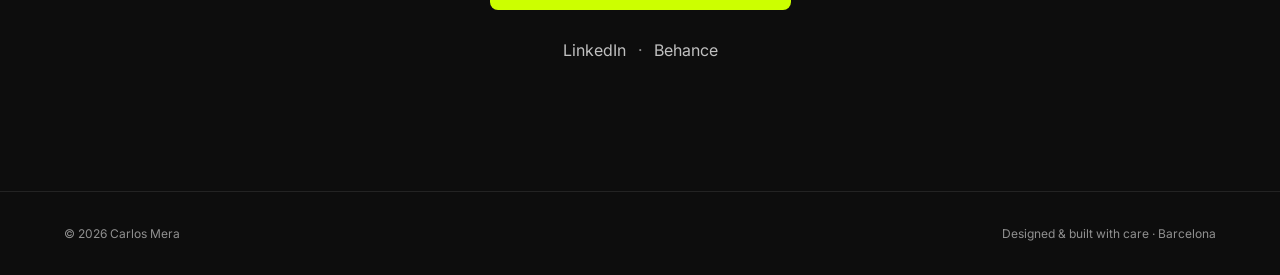
==== commit 2aaff0bb: "Update years of experience from 4+ to 5 in stats bar" ====
--- a/index.html
+++ b/index.html
@@ -279,7 +279,7 @@
       <div class="stats-bar">
         <div class="stats-bar__inner">
           <div class="stats-bar__item">
-            <span class="stats-bar__value">4+</span>
+            <span class="stats-bar__value">5</span>
             <span class="stats-bar__label">years exp.</span>
           </div>
           <div class="stats-bar__item">
